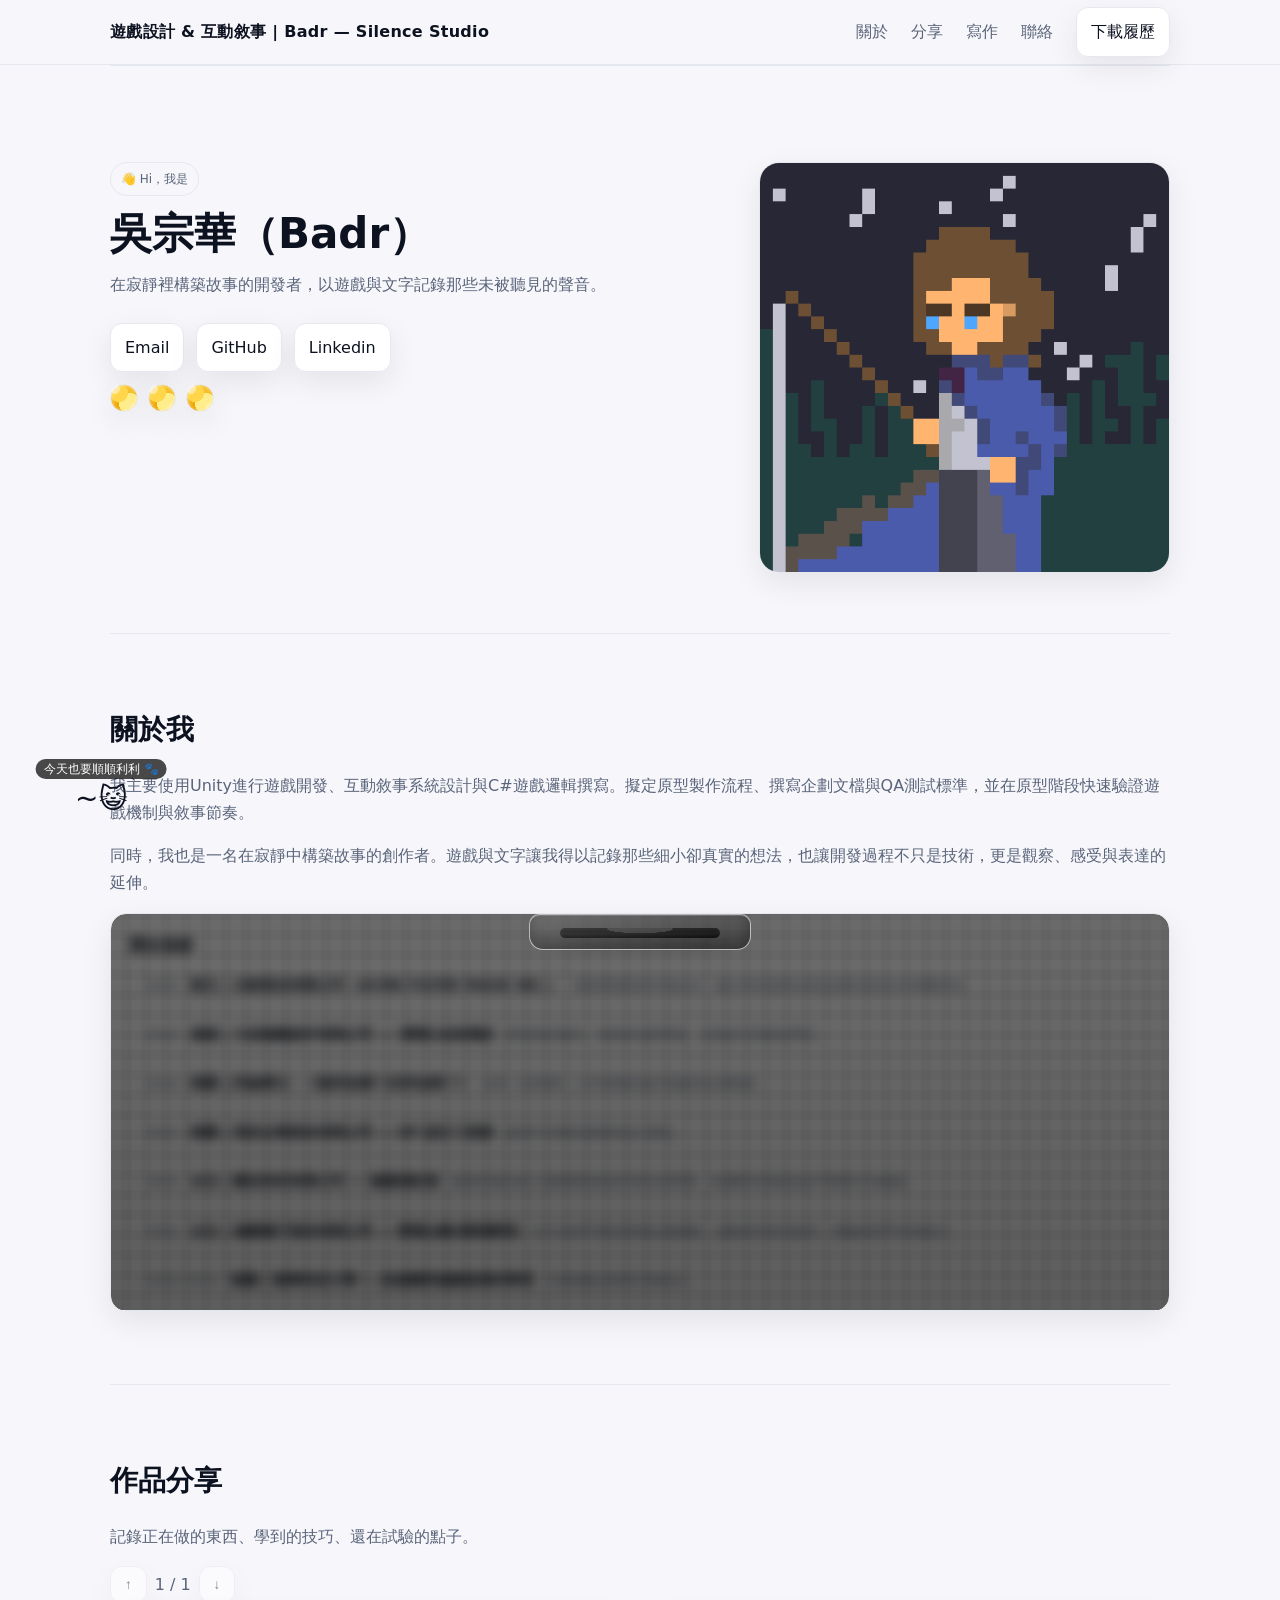
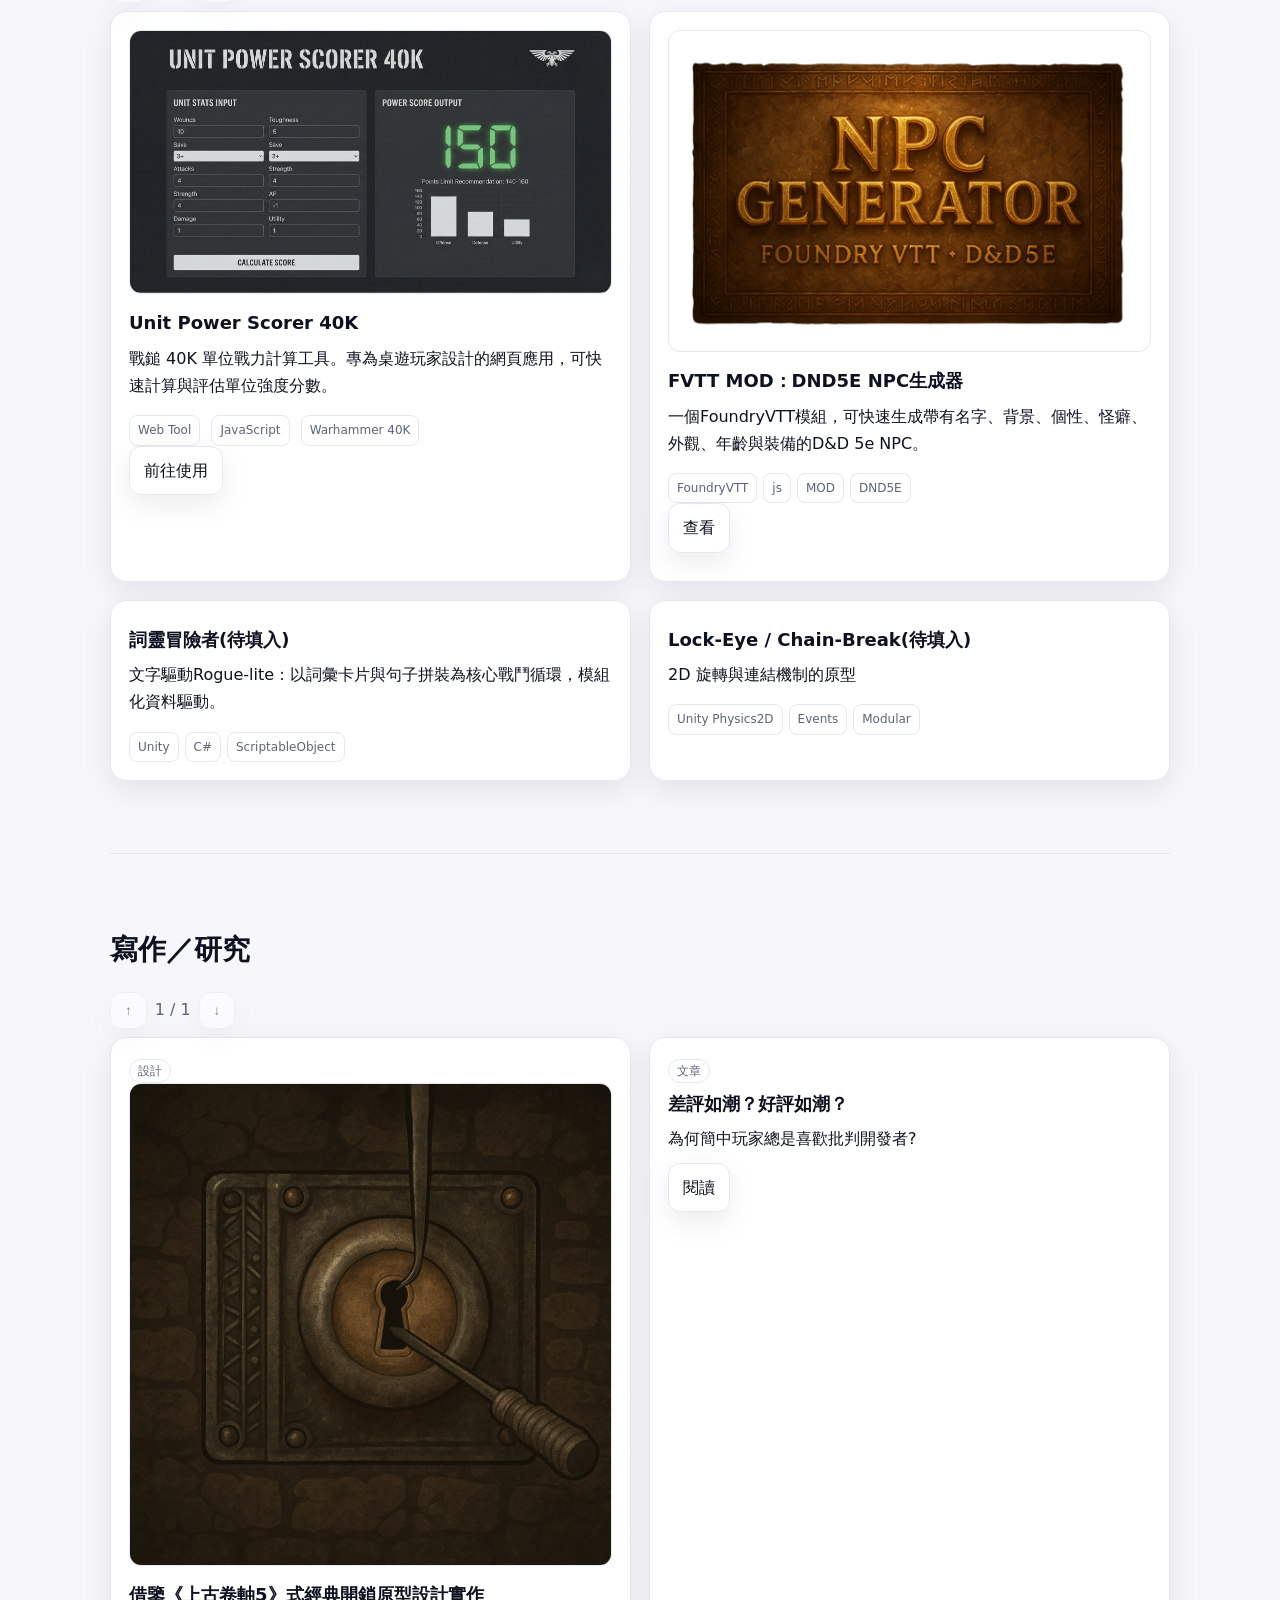
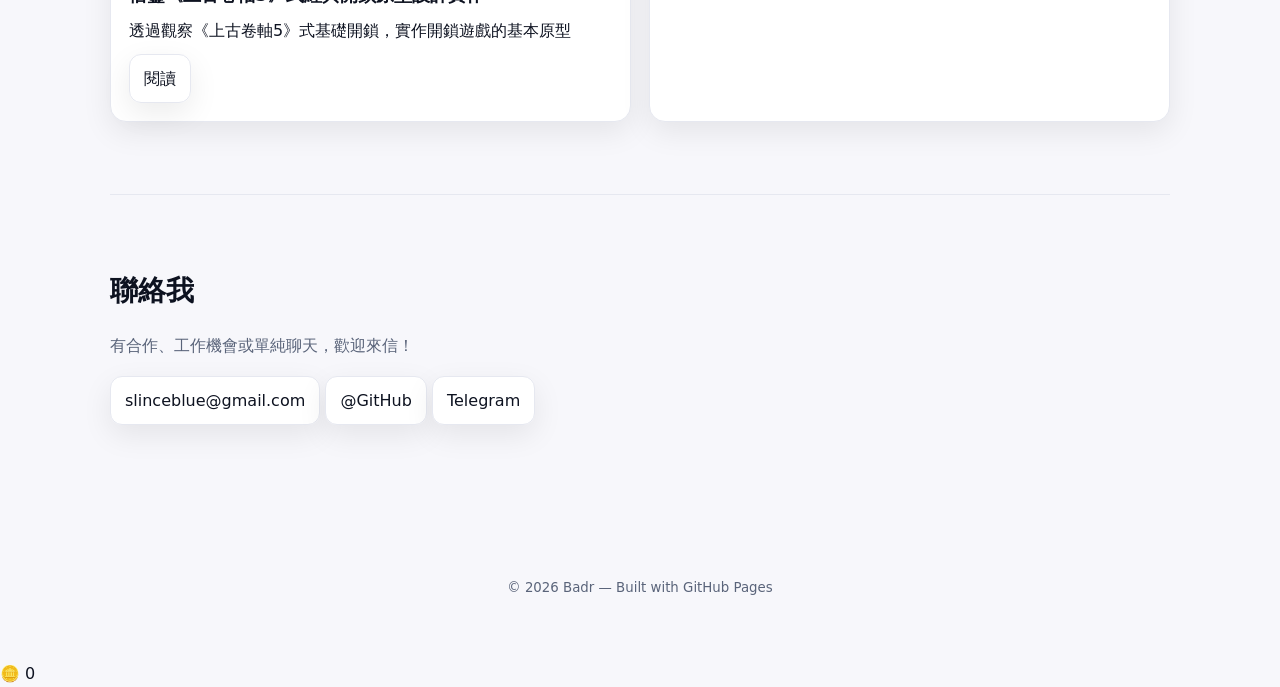
==== index.html @ d83b77e7 "Refactor HTML for better maintainability and structure 1. 新增引入 shop-inventory.css 2. 新增引入 inventory" ====
<!doctype html>
<html lang="zh-Hant-TW">

<head>
  <meta charset="utf-8">
  <meta name="google-site-verification" content="DHsbzU3Tw0KzXY3zo0IkMYkqQnBHdNRGDrvdNmBqykI" />
  <meta name="viewport" content="width=device-width, initial-scale=1">
  <title>遊戲設計 & 互動敘事 | Badr — Silence Studio</title>
  <meta name="description" content="互動敘事、遊戲企劃與 QA。展示個人作品、技術研究、系統設計與開發筆記。">
  <meta name="color-scheme" content="light dark">
  <!-- Open Graph -->
  <meta property="og:type" content="website">
  <meta property="og:title" content="遊戲設計 & 互動敘事 | Badr — Silence Studio">
  <meta property="og:description" content="互動敘事、遊戲企劃與 QA。展示個人作品、技術研究、系統設計與開發筆記。">
  <meta property="og:image" content="/assets/og-image.jpg">
  <meta property="og:url" content="https://KERORO6262.github.io/">
  <!-- Twitter -->
  <meta name="twitter:card" content="summary_large_image">
  <meta name="twitter:title" content="遊戲設計 & 互動敘事 | Badr — Silence Studio">
  <meta name="twitter:description" content="互動敘事、遊戲企劃與 QA。展示個人作品、技術研究、系統設計與開發筆記。">
  <meta name="twitter:image" content="/assets/og-image.jpg">
  <link rel="icon" href="./assets/img/favicon.ico">
  <!-- CSS order matters -->
  <!-- ① 主題變數（色票、陰影、共用 token；深/淺色模式） -->
  <link rel="stylesheet" href="./assets/css/theme.css">
  <!-- ② 基礎層（reset、html/body、字體、容器 .container 等） -->
  <link rel="stylesheet" href="./assets/css/base.css">
  <!-- ③ 版面層（Header、Hero、Section、Grid、通用版面配置） -->
  <link rel="stylesheet" href="./assets/css/layout.css">
  <!-- ④ 元件層（.btn、.card、.badge、.chip、.photo 等可重用 UI） -->
  <link rel="stylesheet" href="./assets/css/components.css">
  <!-- ⑤ 特色模組：硬幣互動（閃爍/浮動/收集狀態） -->
  <link rel="stylesheet" href="./assets/css/features/coin.css">
  <!-- ⑤ 特色模組：釣魚（釣魚的互動繪製） -->
  <link rel="stylesheet" href="./assets/css/features/fishing.css">
  <!-- ⑤ 特色模組：商店與儲物欄（從 fishing.css 拆出，方便維護） -->
  <link rel="stylesheet" href="./assets/css/features/shop-inventory.css">
  <!-- ⑤ 特色模組：馬賽克遮罩、投幣孔視覺、上浮提示、防選取/複製 -->
  <link rel="stylesheet" href="./assets/css/features/mosaic.css">
  <!-- ⑤ 特色模組：時間線（compact 版本：點、日期、標題、描述） -->
  <link rel="stylesheet" href="./assets/css/features/timeline.css">
  <!-- ⑤ 特色模組：網頁寵物貓（寵物貓的繪製） -->
  <link rel="stylesheet" href="./assets/css/features/cat.css">
  <!-- ⑥ 響應式（共用斷點：Hero 改單欄、卡片跨欄等） -->
  <link rel="stylesheet" href="./assets/css/responsive.css">

  <!-- Google tag (gtag.js) -->
  <script async src="https://www.googletagmanager.com/gtag/js?id=G-SJJLC4XGHE"></script>
  <script>
    window.dataLayer = window.dataLayer || [];
    function gtag() { dataLayer.push(arguments); }
    gtag('js', new Date());

    gtag('config', 'G-SJJLC4XGHE');
  </script>
</head>

<body>
  <header>
    <div class="container nav">
      <div class="brand"><a href="#top">遊戲設計 & 互動敘事 | Badr — Silence Studio</a></div>
      <button class="nav-toggle" aria-label="開啟選單" aria-expanded="false">☰</button>
      <nav>
        <a href="#about">關於</a>
        <a href="#sharing">分享</a>
        <a href="#writing">寫作</a>
        <a href="#contact">聯絡</a>
        <a class="btn" href="#" id="resumeBtn">下載履歷</a>
      </nav>
    </div>
  </header>

  <main id="top" class="container">
    <!-- Hero / Intro -->
    <section class="hero">
      <div class="hero-grid">
        <div>
          <span class="tag">👋 Hi，我是</span>
          <h1 class="title">吳宗華（Badr）</h1>
          <p class="subtitle">在寂靜裡構築故事的開發者，以遊戲與文字記錄那些未被聽見的聲音。</p>
          <div class="cta">
            <a class="btn" href="mailto:slinceblue@gmail.com">Email</a>
            <a class="btn" href="https://github.com/KERORO6262" target="_blank" rel="noopener">GitHub</a>
            <a class="btn" href="https://linkedin.com/in/bbmps-badr" target="_blank" rel="noopener">Linkedin</a>
          </div>
          <div class="coin-row" aria-label="可收集硬幣">
            <button class="coin" aria-label="收集硬幣 1" data-coin></button>
            <button class="coin" aria-label="收集硬幣 2" data-coin></button>
            <button class="coin" aria-label="收集硬幣 3" data-coin></button>
          </div>
          <div class="stat-row" aria-live="polite" style="margin-top:8px; display:flex; gap:8px;">
            <span class="chip" id="fishCount" title="漁獲數量">🐟 0</span>
            <span class="chip" id="trashCount" title="釣上的垃圾數">🗑️ 0</span>
          </div>
        </div>

        <div class="photo">
          <!-- 建議 800×600 ~ 1200×900 -->
          <img id="avatar" src="assets/img/avatar.png" alt="Badr's Representative photos" style="cursor:pointer;">
        </div>
      </div>
    </section>

    <!-- About -->
    <section id="about">
      <h2>關於我</h2>
      <p class="muted">
        我主要使用Unity進行遊戲開發、互動敘事系統設計與C#遊戲邏輯撰寫。擬定原型製作流程、撰寫企劃文檔與QA測試標準，並在原型階段快速驗證遊戲機制與敘事節奏。
      </p>
      <p class="muted">
        同時，我也是一名在寂靜中構築故事的創作者。遊戲與文字讓我得以記錄那些細小卻真實的想法，也讓開發過程不只是技術，更是觀察、感受與表達的延伸。
      </p>
      <div class="grid">
        <div class="card" style="grid-column:span 12">
          <!-- 馬賽克遮罩（可互動解鎖） -->
          <div class="mosaic-cover" id="mosaicCover" role="button" aria-label="解鎖覆蓋層"></div>
          <!-- 透明互動防護層：覆蓋整張卡片，阻擋選取/拖曳/複製 -->
          <div class="mosaic-guard" id="mosaicGuard" aria-hidden="true"></div>
          <!-- 你想直接用原始碼查看我也是沒辦法阻止你啦 -->
          <strong>歷史痕跡</strong>
          <div class="timeline compact" role="list" aria-label="工作與學習里程">
            <!-- 每個節點一個 .tl-item；用 time 搭配 datetime 便於機器理解 -->
            <article class="tl-item" role="listitem">
              <div class="tl-dot" aria-hidden="true"></div>
              <time class="tl-date" datetime="2025">2025</time>
              <div class="tl-content">
                <h4 class="tl-title">新北 | 永猷股份有限公司（ACME FILTER MASK INC.）</h4>
                <p class="tl-desc">電商營運與跨市場合作；建立和宣發跨站商品資料流與合作商機安排。</p>
              </div>
            </article>

            <article class="tl-item" role="listitem">
              <div class="tl-dot" aria-hidden="true"></div>
              <time class="tl-date" datetime="2024">2024</time>
              <div class="tl-content">
                <h4 class="tl-title">遠端 | 大頑遊戲創作有限公司 — (專案)品保測試</h4>
                <p class="tl-desc">撰寫測試案例、回報與追蹤問題，支援迭代與穩定釋出。</p>
              </div>
            </article>

            <article class="tl-item" role="listitem">
              <div class="tl-dot" aria-hidden="true"></div>
              <time class="tl-date" datetime="2024">2024</time>
              <div class="tl-content">
                <h4 class="tl-title">桃園 | 評論專文：《差評如潮？好評如潮？》</h4>
                <p class="tl-desc">分析《活俠傳》上市初期的負評現象與社群動態。</p>
              </div>
            </article>

            <article class="tl-item" role="listitem">
              <div class="tl-dot" aria-hidden="true"></div>
              <time class="tl-date" datetime="2023">2023</time>
              <div class="tl-content">
                <h4 class="tl-title">桃園 | 高技企業股份有限公司 — OP 設計工程師</h4>
                <p class="tl-desc">參與PCB製程規劃與設計優化。</p>
              </div>
            </article>

            <article class="tl-item" role="listitem">
              <div class="tl-dot" aria-hidden="true"></div>
              <time class="tl-date" datetime="2022">2022</time>
              <div class="tl-content">
                <h4 class="tl-title">台北 | 瘋玩科技有限公司 — 遊戲測試員</h4>
                <p class="tl-desc">規劃與測試成人遊戲開發進程所發生的問題，並參酌市面競品給予開發方向建議。</p>
              </div>
            </article>

            <article class="tl-item" role="listitem">
              <div class="tl-dot" aria-hidden="true"></div>
              <time class="tl-date" datetime="2022">2022</time>
              <div class="tl-content">
                <h4 class="tl-title">台北 | 遊戲橘子股份有限公司 — 營運企劃(暑期實習)</h4>
                <p class="tl-desc">於天堂部門實習營運企劃職務，規劃與宣發活動頁，歷練跨部門作業能力。</p>
              </div>
            </article>

            <article class="tl-item" role="listitem">
              <div class="tl-dot" aria-hidden="true"></div>
              <time class="tl-date" datetime="2019">2019–2023</time>
              <div class="tl-content">
                <h4 class="tl-title">桃園 | 龍華科技大學 — 多媒體與遊戲發展科學系</h4>
                <p class="tl-desc">主修遊戲企劃與互動設計。</p>
              </div>
            </article>
          </div>
        </div>
      </div>
    </section>

    <!-- Projects -->
    <section id="sharing">
      <h2>作品分享</h2>
      <p class="muted">記錄正在做的東西、學到的技巧、還在試驗的點子。</p>

      <div class="list-pager" aria-label="清單分頁控制">
        <button class="btn" data-pager="prev" aria-label="上一頁" disabled>↑</button>
        <span class="muted" data-pager="status" aria-live="polite">1 / 1</span>
        <button class="btn" data-pager="next" aria-label="下一頁" disabled>↓</button>
      </div>

      <div class="grid">

        <article class="card">
          <img src="./assets/img/sharing/banner.png" alt="戰鎚 40K 單位戰力計算工具"
            style="width:100%; border-radius:12px; border:1px solid var(--border)">
          <h3>Unit Power Scorer 40K</h3>
          <p>戰鎚 40K 單位戰力計算工具。專為桌遊玩家設計的網頁應用，可快速計算與評估單位強度分數。</p>
          <div>
            <span class="chip">Web Tool</span>
            <span class="chip">JavaScript</span>
            <span class="chip">Warhammer 40K</span>
          </div>
          <p>
            <a class="btn" href="https://keroro6262.github.io/unit-power-scorer-40k.github.io/" target="_blank"
              rel="noopener">前往使用</a>
          </p>
        </article>

        <article class="card">
          <img src="./assets/img/sharing/fvttMod_dnd5e.png" alt="FVTT中DND5E的MOD: NPC生成器banner"
            style="width:100%; border-radius:12px; border:1px solid var(--border)">
          <h3>FVTT MOD：DND5E NPC生成器</h3>
          <p>一個FoundryVTT模組，可快速生成帶有名字、背景、個性、怪癖、外觀、年齡與裝備的D&D 5e NPC。</p>
          <div>
            <span class="chip">FoundryVTT</span><span class="chip">js</span><span class="chip">MOD</span><span
              class="chip">DND5E</span>
          </div>
          <p><a class="btn" href="https://github.com/KERORO6262/npc-generator-dnd5e-fvtt/" target="_blank"
              rel="noopener">查看</a></p>
        </article>

        <article class="card">
          <h3>詞靈冒險者(待填入)</h3>
          <p>文字驅動Rogue-lite：以詞彙卡片與句子拼裝為核心戰鬥循環，模組化資料驅動。</p>
          <div>
            <span class="chip">Unity</span><span class="chip">C#</span><span class="chip">ScriptableObject</span>
          </div>
        </article>

        <article class="card">
          <h3>Lock-Eye / Chain-Break(待填入)</h3>
          <p>2D 旋轉與連結機制的原型</p>
          <div>
            <span class="chip">Unity Physics2D</span><span class="chip">Events</span><span class="chip">Modular</span>
          </div>
        </article>

      </div>
    </section>

    <!-- Writing -->
    <section id="writing">
      <h2>寫作／研究</h2>
      <div class="list-pager" aria-label="清單分頁控制">
        <button class="btn" data-pager="prev" aria-label="上一頁" disabled>↑</button>
        <span class="muted" data-pager="status" aria-live="polite">1 / 1</span>
        <button class="btn" data-pager="next" aria-label="下一頁" disabled>↓</button>
      </div>
      <div class="grid">
        <div class="card">
          <span class="badge">設計</span>
          <img src="./assets/img/writing/ES5_lock.png" alt="上古卷軸5開鎖分析圖"
            style="width:100%; border-radius:12px; border:1px solid var(--border)">
          <h3>借鑒《上古卷軸5》式經典開鎖原型設計實作</h3>
          <p>透過觀察《上古卷軸5》式基礎開鎖，實作開鎖遊戲的基本原型</p>
          <a class="btn" href="https://cedar-shield-b8c.notion.site/5-8955a4ea1e3c4a18852dcf68c373185d" target="_blank"
            rel="noopener">閱讀</a>
        </div>
        <div class="card">
          <span class="badge">文章</span>
          <h3>差評如潮？好評如潮？</h3>
          <p>為何簡中玩家總是喜歡批判開發者?</p>
          <a class="btn" href="https://cedar-shield-b8c.notion.site/e3e25c94493c420dbcb405ee73586998?pvs=74"
            target="_blank" rel="noopener">閱讀</a>
        </div>
      </div>
    </section>

    <!-- Contact -->
    <section id="contact">
      <h2>聯絡我</h2>
      <p class="muted">有合作、工作機會或單純聊天，歡迎來信！</p>
      <p>
        <a class="btn" href="mailto:slinceblue@gmail.com">slinceblue@gmail.com</a>
        <a class="btn" href="https://github.com/KERORO6262" target="_blank" rel="noopener">@GitHub</a>
        <a class="btn" href="https://t.me/KERORO6262" target="_blank" rel="noopener">Telegram</a>
      </p>
    </section>
  </main>

  <footer>
    <div class="container">
      <small>© <span id="y"></span> Badr — Built with GitHub Pages</small>
    </div>
  </footer>

  <!-- JSON-LD 結構化資料 -->
  <script type="application/ld+json">
{
  "@context": "https://schema.org",
  "@graph": [
    {
      "@type": "WebSite",
      "@id": "https://KERORO6262.github.io/#website",
      "url": "https://KERORO6262.github.io/",
      "name": "遊戲設計 & 互動敘事 | Badr — Silence Studio",
      "inLanguage": "zh-Hant-TW",
      "description": "吳宗華（Badr）的個人主頁：互動敘事、遊戲企劃與 QA。展示個人作品、技術研究、系統設計與開發筆記。",
      "publisher": { "@id": "https://KERORO6262.github.io/#silence_studio" },
      "about": { "@id": "https://KERORO6262.github.io/#me" },
      "potentialAction": {
        "@type": "SearchAction",
        "target": "https://www.google.com/search?q=site:KERORO6262.github.io%20{search_term_string}",
        "query-input": "required name=search_term_string"
      }
    },
    {
      "@type": "Organization",
      "@id": "https://KERORO6262.github.io/#silence_studio",
      "name": "Silence Studio",
      "url": "https://KERORO6262.github.io/",
      "founder": { "@id": "https://KERORO6262.github.io/#me" }
    },
    {
      "@type": ["WebPage", "ProfilePage"],
      "@id": "https://KERORO6262.github.io/#webpage",
      "url": "https://KERORO6262.github.io/",
      "name": "遊戲原型設計 & 互動敘事 | Badr — Silence Studio",
      "isPartOf": { "@id": "https://KERORO6262.github.io/#website" },
      "inLanguage": "zh-Hant-TW",
      "description": "吳宗華（Badr）的個人主頁：互動敘事、遊戲企劃與 QA。展示個人作品、技術研究、系統設計與開發筆記。",
      "primaryImageOfPage": {
        "@type": "ImageObject",
        "url": "https://KERORO6262.github.io/assets/img/avatar.png"
      },
      "breadcrumb": { "@id": "https://KERORO6262.github.io/#breadcrumb" },
      "mainEntity": { "@id": "https://KERORO6262.github.io/#me" }
    },
    {
      "@type": "BreadcrumbList",
      "@id": "https://KERORO6262.github.io/#breadcrumb",
      "itemListElement": [
        {
          "@type": "ListItem",
          "position": 1,
          "name": "首頁",
          "item": "https://KERORO6262.github.io/"
        }
      ]
    },
    {
      "@type": "Person",
      "@id": "https://KERORO6262.github.io/#me",
      "name": "吳宗華 (Badr)",
      "alternateName": "Badr",
      "url": "https://KERORO6262.github.io/",
      "image": "https://KERORO6262.github.io/assets/img/avatar.png",
      "jobTitle": ["電商營運", "獨立遊戲開發者"],
      "worksFor": { "@id": "https://KERORO6262.github.io/#org_acme" },
      "affiliation": { "@id": "https://KERORO6262.github.io/#silence_studio" },
      "sameAs": [
        "https://github.com/KERORO6262",
        "https://www.linkedin.com/in/bbmps-badr",
        "https://t.me/KERORO6262"
      ],
      "knowsAbout": [
        "Unity", "C#", "2D 遊戲原型", "互動敘事", "ScriptableObject", "物理模擬", "不織布與濾材"
      ],
      "contactPoint": [{
        "@type": "ContactPoint",
        "contactType": "聯絡",
        "email": "mailto:slinceblue@gmail.com",
        "availableLanguage": ["zh-Hant", "en"]
      }],
      "mainEntityOfPage": { "@id": "https://KERORO6262.github.io/#webpage" }
    },
    {
      "@type": "Organization",
      "@id": "https://KERORO6262.github.io/#org_acme",
      "name": "Acme Filter Mask Inc.",
      "employee": { "@id": "https://KERORO6262.github.io/#me" }
    },
    {
      "@type": "ItemList",
      "@id": "https://KERORO6262.github.io/#writing",
      "name": "寫作／研究",
      "itemListOrder": "http://schema.org/ItemListOrderDescending",
      "numberOfItems": 3,
      "itemListElement": [
        {
          "@type": "ListItem",
          "position": 1,
          "item": {
            "@type": "Article",
            "@id": "https://cedar-shield-b8c.notion.site/5-8955a4ea1e3c4a18852dcf68c373185d",
            "url": "https://cedar-shield-b8c.notion.site/5-8955a4ea1e3c4a18852dcf68c373185d",
            "headline": "借鑒《上古卷軸5》式經典開鎖原型設計實作",
            "description": "觀察《上古卷軸5》開鎖機制並實作基本原型的設計筆記。",
            "inLanguage": "zh-Hant",
            "author": { "@id": "https://KERORO6262.github.io/#me" },
            "isPartOf": { "@id": "https://KERORO6262.github.io/#website" }
          }
        },
        {
          "@type": "ListItem",
          "position": 2,
          "item": {
            "@type": "Article",
            "@id": "https://cedar-shield-b8c.notion.site/e3e25c94493c420dbcb405ee73586998?pvs=74",
            "url": "https://cedar-shield-b8c.notion.site/e3e25c94493c420dbcb405ee73586998?pvs=74",
            "headline": "差評如潮？好評如潮？",
            "description": "解析《活俠傳》上市初期的玩家評論與社群現象。",
            "inLanguage": "zh-Hant",
            "author": { "@id": "https://KERORO6262.github.io/#me" },
            "isPartOf": { "@id": "https://KERORO6262.github.io/#website" }
          }
        },
        {
          "@type": "ListItem",
          "position": 3,
          "item": {
            "@type": "SoftwareSourceCode",
            "@id": "https://github.com/KERORO6262/npc-generator-dnd5e-fvtt/",
            "url": "https://github.com/KERORO6262/npc-generator-dnd5e-fvtt/",
            "name": "FVTT MOD：DND5E NPC生成器",
            "description": "一個FoundryVTT模組，可快速生成帶有名字、背景、個性、怪癖、外觀、年齡與裝備的D&D 5e NPC。",
            "inLanguage": "zh-Hant",
            "author": { "@id": "https://KERORO6262.github.io/#me" },
            "codeRepository": "https://github.com/KERORO6262/npc-generator-dnd5e-fvtt/",
            "programmingLanguage": "JavaScript",
            "isPartOf": { "@id": "https://KERORO6262.github.io/#website" }
          }
        },
        {
          "@type": "ListItem",
          "position": 4,
          "item": {
            "@type": "WebApplication",
            "@id": "https://keroro6262.github.io/unit-power-scorer-40k.github.io/",
            "url": "https://keroro6262.github.io/unit-power-scorer-40k.github.io/",
            "name": "Unit Power Scorer 40K",
            "description": "戰鎚 40K 單位戰力計算工具，用於評估戰棋單位強度。",
            "inLanguage": "zh-Hant",
            "author": { "@id": "https://KERORO6262.github.io/#me" },
            "applicationCategory": "GameUtility",
            "operatingSystem": "Web",
            "isPartOf": { "@id": "https://KERORO6262.github.io/#website" }
          }
        }
      ]
    }
  ]
}
</script>


  <!-- Coin Counter 浮動計數 -->
  <div id="coinFloat" class="coin-float" aria-live="polite" title="目前金幣"></div>
  <!-- Web Pet: CSS Cat -->
  <div id="catPet" class="css-cat is-idle" role="img" aria-label="網頁寵物：一隻在頁面活動的貓" data-say=""></div>

  <script defer src="./assets/js/webcat.js"></script>
  <script defer src="./assets/js/inventory.js"></script>
  <script defer src="./assets/js/shop.js"></script>
  <script defer src="./assets/js/main.js"></script>

</body>

</html>
---- assets/css/theme.css ----
:root {
  --bg: #0b1020;           /* 背景(深) */
  --bg-soft: #11172e;
  --text: #e6e9f2;         /* 文字(亮) */
  --muted: #a9b1c7;
  --brand: #7aa2ff;        /* 主色 */
  --brand-2: #a07cff;      /* 輔色 */
  --card: #0f152b;         /* 卡片底色 */
  --border: #223054;
  --shadow: 0 10px 30px rgba(0, 0, 0, .35);
}

/* 系統偏好：淺色系 */
@media (prefers-color-scheme: light) {
  :root {
    --bg: #f7f7fb;
    --bg-soft: #ffffff;
    --text: #0d1220;
    --muted: #5a647a;
    --card: #ffffff;
    --border: #e6e8f0;
    --shadow: 0 10px 30px rgba(0, 0, 0, .08);
  }
}
---- assets/css/base.css ----
* { box-sizing: border-box; }

html { scroll-behavior: smooth; }

body {
  margin: 0;
  font: 16px/1.7 system-ui, -apple-system, Segoe UI, Roboto, "Noto Sans TC", Arial, sans-serif;
  background: var(--bg);
  color: var(--text);
}

.container {
  max-width: 1100px;
  margin: auto;
  padding: 0 20px;
}
---- assets/css/layout.css ----
/* Header */
header {
  position: sticky;
  top: 0;
  z-index: 50;
  background: color-mix(in srgb, var(--bg) 85%, transparent);
  backdrop-filter: saturate(1.2) blur(10px);
  border-bottom: 1px solid var(--border);
}

.nav {
  display: flex;
  align-items: center;
  justify-content: space-between;
  height: 64px;
}

.brand {
  font-weight: 800;
  letter-spacing: 0.3px;
}

.brand a {
  color: var(--text);
  text-decoration: none;
}

nav a {
  color: var(--muted);
  text-decoration: none;
  margin-left: 18px;
}

nav a:hover {
  color: var(--text);
}

/* Hero */
.hero {
  padding: 96px 0 60px;
  position: relative;
}

.hero-grid {
  display: grid;
  gap: 32px;
  grid-template-columns: 1.2fr 0.8fr;
}

.tag {
  display: inline-block;
  padding: 6px 10px;
  border: 1px solid var(--border);
  border-radius: 999px;
  color: var(--muted);
  font-size: 12px;
}

.title {
  font-size: 42px;
  line-height: 1.12;
  margin: 14px 0;
}

.subtitle {
  color: var(--muted);
  margin: 14px 0 24px;
}

.cta {
  display: flex;
  gap: 12px;
  flex-wrap: wrap;
}

.cta+.cta {
  margin-top: 8px;
}

.photo {
  border-radius: 20px;
  overflow: hidden;
  border: 1px solid var(--border);
  box-shadow: var(--shadow);
}

.photo img {
  display: block;
  width: 100%;
  height: auto;
}

/* Sections */
section {
  padding: 72px 0;
  border-top: 1px solid var(--border);
}

h2 {
  font-size: 28px;
  margin: 0 0 18px;
}

.muted {
  color: var(--muted);
}

/* Grid */
.grid {
  display: grid;
  grid-template-columns: repeat(12, 1fr);
  gap: 18px;
}

/* 漢堡鍵預設隱藏（桌機） */
.nav-toggle {
  display: none;
}

/* 手機版導覽 */
@media (max-width: 768px) {
  .nav {
    height: 56px;
  }

  /* 顯示漢堡鍵 */
  .nav-toggle {
    display: inline-flex;
    align-items: center;
    justify-content: center;
    width: 40px;
    height: 40px;
    margin-left: 8px;
    border: 1px solid var(--border);
    border-radius: 10px;
    background: var(--card);
    color: var(--text);
  }

  /* 品牌太長時截斷，避免擠掉選單 */
  .brand {
    max-width: 55vw;
    overflow: hidden;
    white-space: nowrap;
    text-overflow: ellipsis;
  }

  /* 把 nav 變成下拉面板 */
  header .nav nav {
    position: fixed;
    left: 0;
    right: 0;
    top: 56px;
    display: none;
    flex-direction: column;
    gap: 6px;
    background: color-mix(in srgb, var(--bg) 96%, transparent);
    backdrop-filter: blur(8px);
    border-bottom: 1px solid var(--border);
    padding: 10px 20px 14px;
  }

  header .nav nav.is-open {
    display: flex;
  }

  /* 手機版的連結排版 */
  header .nav nav a {
    margin: 0;
    padding: 10px 0;
    font-size: 16px;
  }
}
---- assets/css/components.css ----
/* Button */
.btn {
  display: inline-flex;
  align-items: center;
  gap: 8px;
  padding: 10px 14px;
  border-radius: 12px;
  color: var(--text);
  text-decoration: none;
  border: 1px solid var(--border);
  background: linear-gradient(180deg, var(--bg-soft), var(--card));
  box-shadow: var(--shadow);
}

.btn:hover {
  transform: translateY(-1px);
}

.cta .btn {
  gap: .5em;
}

/* Card */
.card {
  grid-column: span 6;
  background: var(--card);
  border: 1px solid var(--border);
  border-radius: 16px;
  padding: 18px;
  box-shadow: var(--shadow);
}

.card h3 {
  margin: 6px 0 6px;
  font-size: 18px;
}

.card p {
  margin: 0 0 10px;
}

/* Badge & Chip */
.badge {
  font-size: 12px;
  padding: 4px 8px;
  border-radius: 999px;
  border: 1px solid var(--border);
  color: var(--muted);
}

.chip {
  display: inline-block;
  padding: 4px 8px;
  border-radius: 8px;
  border: 1px solid var(--border);
  margin-right: 6px;
  margin-top: 6px;
  font-size: 12px;
  color: var(--muted);
}

/* Footer */
footer {
  padding: 60px 0;
  text-align: center;
  color: var(--muted);
}

/* === 通用：清單分頁控制 (list-pager) =================== */
.list-pager {
  display: flex;
  align-items: center;
  gap: 8px;
  margin-bottom: 8px;
}

.list-pager .btn[disabled] {
  opacity: .5;
  cursor: not-allowed;
}

/* 對被 JS 管控分頁的區塊加上視覺限制（避免整串滑動） */
.section-paginated .grid {
  position: relative;
}

.section-paginated[data-scroll-lock="true"] .grid {
  overflow: hidden;
}

/* 可選的提示（預設顯示；手機關閉） */
.section-paginated .grid::after {
  content: "使用滑鼠滾輪或 ↑/↓ 切換";
  position: absolute;
  right: 8px;
  bottom: -20px;
  font-size: 12px;
  color: var(--muted, #888);
}

@media (max-width: 640px) {
  .section-paginated .grid::after {
    display: none;
  }
}
---- assets/css/features/coin.css ----
.coin-row {
  display: flex; gap: 10px; margin-top: 12px; align-items: center;
}

.coin {
  width: 28px; height: 28px; position: relative; display: inline-block;
  border-radius: 50%; border: 1px solid var(--border);
  background:
    radial-gradient(circle at 30% 30%, #ffd54a 0% 35%, transparent 36%),
    radial-gradient(circle at 70% 70%, #ffec8a 0% 40%, transparent 41%),
    conic-gradient(from 0deg, #f8c531, #f0a400 60%, #ffe082 95%, #f8c531);
  box-shadow: inset 0 0 0 2px rgba(255, 255, 255, .15), var(--shadow);
  cursor: pointer; transform-style: preserve-3d; will-change: transform, filter;
  transition: transform .18s ease, opacity .2s ease, filter .2s ease;
  animation: coinFloat 2.6s ease-in-out infinite, coinShine 1.8s linear infinite;
}
.coin::after {
  content: "";
  position: absolute; inset: -2px; border-radius: 50%;
  background:
    radial-gradient(circle at 20% 20%, rgba(255,255,255,.45) 0 14%, transparent 15% 100%),
    radial-gradient(circle at 80% 80%, rgba(255,255,255,.18) 0 12%, transparent 13% 100%);
  mix-blend-mode: screen; pointer-events: none;
}
.coin:hover { transform: translateY(-2px) rotateY(18deg) rotateX(4deg); }
.coin:active { transform: translateY(0) rotateY(0) rotateX(0) scale(.98); }
.coin.collected { opacity: 0; pointer-events: none; transform: scale(.6); filter: saturate(.2); }

/* Animations */
@keyframes coinFloat { 0%,100%{transform:translateY(0);} 50%{transform:translateY(-3px);} }
@keyframes coinShine {
  0% { filter: drop-shadow(0 0 0 rgba(255,223,88,0)); }
  40% { filter: drop-shadow(0 0 8px rgba(255,223,88,.35)); }
  100% { filter: drop-shadow(0 0 0 rgba(255,223,88,0)); }
}

/* === Flying Coin (特效硬幣) ================================= */
.coin-fx {
  position: fixed; /* 使用 viewport 座標，搭配 getBoundingClientRect */
  width: 18px; height: 18px; border-radius: 50%;
  background:
    radial-gradient(circle at 30% 30%, #ffd54a 0% 35%, transparent 36%),
    radial-gradient(circle at 70% 70%, #ffec8a 0% 40%, transparent 41%),
    conic-gradient(from 0deg, #f8c531, #f0a400 60%, #ffe082 95%, #f8c531);
  box-shadow: inset 0 0 0 2px rgba(255,255,255,.18), 0 4px 10px rgba(0,0,0,.25);
  pointer-events: none;
  transform: translate(-50%, -50%);
  transition: left .55s cubic-bezier(.22,.8,.2,1), top .55s cubic-bezier(.22,.8,.2,1), transform .55s ease, opacity .55s ease;
  will-change: left, top, transform, opacity;
  z-index: 10000;
  animation: coinFlip .55s linear;
}
@keyframes coinFlip {
  0% { transform: translate(-50%, -50%) rotateY(0deg) scale(1); }
  50% { transform: translate(-50%, -50%) rotateY(540deg) scale(1.1); }
  100% { transform: translate(-50%, -50%) rotateY(720deg) scale(1); }
}

/* 投到位時讓投幣孔閃一下 */
.mosaic-cover.slot-hit::after {
  filter: drop-shadow(0 0 12px rgba(255,213,74,.55)) brightness(1.1);
  transition: filter .25s ease;
}

/* 減少動態偏好 */
@media (prefers-reduced-motion: reduce) {
  .coin-fx { animation: none; transition-duration: .001s; }
}


/* 無障礙：使用者偏好減少動態 */
@media (prefers-reduced-motion: reduce) { .coin { animation: none; } }
---- assets/css/features/fishing.css ----
/* 釣魚條容器：會被動態插在 .photo 內、貼在 avatar 下方 */
.fishing-wrap{
  position: relative;
  margin-top: 8px;
}

.fishing-bar{
  position: relative;
  height: 12px;
  border: 1px solid var(--border);
  border-radius: 999px;
  background: color-mix(in srgb, var(--surface) 80%, transparent);
  overflow: hidden;
}

.fishing-zone{
  position: absolute;
  top: 0;
  bottom: 0;
  background: color-mix(in srgb, var(--primary) 35%, transparent);
  outline: 1px dashed color-mix(in srgb, var(--primary) 60%, black 0%);
  outline-offset: -2px;
}

.fishing-pointer{
  position: absolute;
  top: -2px;
  bottom: -2px;
  width: 2px;
  background: var(--primary);
  box-shadow: 0 0 6px var(--primary);
}

.fishing-hint{
  font-size: 12px;
  color: var(--muted);
  margin-top: 4px;
  user-select: none;
}

/* 釣魚結果浮字 */
.fish-pop{
  padding: 6px 10px;
  border-radius: 999px;
  font-weight: 700;
  font-size: 14px;
  color: white;
  background: linear-gradient(180deg,
    color-mix(in srgb, var(--primary) 65%, black),
    color-mix(in srgb, var(--primary) 50%, black)
  );
  box-shadow: 0 6px 18px rgba(0, 0, 0, .28);
}
---- assets/css/features/shop-inventory.css ----
/* Shop + Inventory UI (獨立檔，方便維護)
*/

:root{
  --ui-z-base: 20000;
  --ui-z-menu: 20010;
  --ui-z-modal: 20020;
  --ui-shadow: 0 10px 26px rgba(0,0,0,.24);

  /* ===== UI Panel Color System (Default: follow dark-ish neutral) ===== */
  --ui-panel-bg: rgba(18, 18, 20, 0.92);
  --ui-panel-text: rgba(255, 255, 255, 0.92);
  --ui-panel-muted: rgba(255, 255, 255, 0.66);
  --ui-panel-border: rgba(255, 255, 255, 0.16);

  --ui-item-bg: rgba(255, 255, 255, 0.06);
  --ui-item-border: rgba(255, 255, 255, 0.12);

  --ui-btn-bg: rgba(255, 255, 255, 0.10);
  --ui-btn-hover: rgba(255, 255, 255, 0.14);

  --ui-accent: var(--primary, #4aa3ff);
  --ui-accent-weak: rgba(74, 163, 255, 0.22);

  --ui-overlay-bg: rgba(0,0,0,.45);
}

/* Light scheme: 更乾淨、玻璃感少一點，字更深 */
@media (prefers-color-scheme: light){
  :root{
    --ui-panel-bg: rgba(255, 255, 255, 0.94);
    --ui-panel-text: rgba(18, 18, 20, 0.92);
    --ui-panel-muted: rgba(18, 18, 20, 0.62);
    --ui-panel-border: rgba(18, 18, 20, 0.14);

    --ui-item-bg: rgba(18, 18, 20, 0.04);
    --ui-item-border: rgba(18, 18, 20, 0.10);

    --ui-btn-bg: rgba(18, 18, 20, 0.06);
    --ui-btn-hover: rgba(18, 18, 20, 0.10);

    --ui-overlay-bg: rgba(0,0,0,.34);
  }
}

/* ===== 商店：下拉選單（實際用 fixed 置於 body） ===== */
.shop-menu{
  position: fixed;
  z-index: var(--ui-z-menu);
  min-width: 240px;
  max-width: min(320px, calc(100vw - 16px));
  padding: 10px;

  /* 顏色 */
  border: 1px solid var(--ui-panel-border);
  border-radius: 12px;
  background: var(--ui-panel-bg);
  color: var(--ui-panel-text);

  box-shadow: var(--ui-shadow);
  backdrop-filter: blur(10px);
  animation: shopFadeIn .18s ease-out;
}

@keyframes shopFadeIn{
  from{ opacity: 0; transform: translateY(-4px); }
  to{ opacity: 1; transform: translateY(0); }
}

.shop-menu__header{
  display:flex;
  align-items:center;
  justify-content:space-between;
  gap:10px;
  margin-bottom: 8px;
}

.shop-menu__title{
  display:flex;
  align-items:center;
  gap:8px;
  font-weight: 800;
}

.shop-menu__close{
  appearance:none;
  border: 1px solid var(--ui-item-border);
  background: var(--ui-btn-bg);
  color: var(--ui-panel-text);

  border-radius: 999px;
  width: 26px;
  height: 26px;
  line-height: 24px;
  text-align:center;
  cursor:pointer;
  font-weight: 900;
}

.shop-menu__close:hover{ background: var(--ui-btn-hover); }
.shop-menu__close:active{ transform: translateY(1px); }

.shop-menu__meta{
  font-size: 12px;
  color: var(--ui-panel-muted);
  margin-bottom: 8px;
}

.shop-menu__list{
  display:flex;
  flex-direction:column;
  gap: 8px;
  max-height: min(46vh, 360px);
  overflow:auto;
  padding-right: 2px; /* 讓 scrollbar 不擠壓文字 */
}

.shop-item{
  display:flex;
  align-items:center;
  justify-content:space-between;
  gap: 10px;
  padding: 8px;

  border: 1px solid var(--ui-item-border);
  border-radius: 10px;
  background: var(--ui-item-bg);
}

.shop-item__name{
  font-weight: 750;
  line-height: 1.2;
  color: var(--ui-panel-text);
}

.shop-item__sub{
  font-size: 12px;
  color: var(--ui-panel-muted);
  margin-top: 2px;
}

.shop-item__buy{
  appearance:none;
  border: 1px solid var(--ui-item-border);
  border-radius: 10px;
  padding: 6px 10px;
  cursor: pointer;

  background: linear-gradient(
    180deg,
    color-mix(in srgb, var(--ui-btn-bg) 65%, var(--ui-accent-weak)),
    var(--ui-btn-bg)
  );
  color: var(--ui-panel-text);
  font-weight: 750;
  white-space: nowrap;
}

.shop-item__buy:hover{
  background: linear-gradient(
    180deg,
    color-mix(in srgb, var(--ui-btn-hover) 65%, var(--ui-accent-weak)),
    var(--ui-btn-hover)
  );
}

.shop-item__buy:active{ transform: translateY(1px); }
.shop-item__buy[disabled]{ opacity: .5; cursor:not-allowed; }

.shop-tag{
  display:inline-block;
  font-size: 11px;
  padding: 2px 6px;
  border-radius: 999px;

  border: 1px solid var(--ui-item-border);
  background: color-mix(in srgb, var(--ui-accent-weak) 55%, transparent);
  color: var(--ui-panel-muted);

  margin-left: 6px;
}

/* ===== 儲物欄：遮罩 + 面板 ===== */
.inv-overlay{
  position: fixed;
  inset: 0;
  z-index: var(--ui-z-modal);

  background: var(--ui-overlay-bg);
  backdrop-filter: blur(2px);

  display:flex;
  align-items:center;
  justify-content:center;
  padding: 12px;
}

.inv-panel{
  width: min(520px, 100%);
  border-radius: 16px;

  border: 1px solid var(--ui-panel-border);
  background: var(--ui-panel-bg);
  color: var(--ui-panel-text);

  box-shadow: var(--ui-shadow);
  overflow:hidden;
}

.inv-header{
  display:flex;
  align-items:center;
  justify-content:space-between;
  gap: 10px;
  padding: 12px 14px;

  border-bottom: 1px solid var(--ui-item-border);
}

.inv-title{
  display:flex;
  align-items:center;
  gap: 8px;
  font-weight: 900;
}

.inv-body{
  padding: 12px 14px 14px 14px;
}

.inv-empty{
  color: var(--ui-panel-muted);
  font-size: 13px;
  line-height: 1.6;
}

.inv-list{
  display:flex;
  flex-direction:column;
  gap: 8px;
}

.inv-row{
  display:flex;
  align-items:flex-start;
  justify-content:space-between;
  gap: 12px;

  padding: 10px;
  border-radius: 12px;

  border: 1px solid var(--ui-item-border);
  background: var(--ui-item-bg);
}

.inv-row__name{
  font-weight: 800;
  color: var(--ui-panel-text);
}

.inv-row__meta{
  margin-top: 2px;
  font-size: 12px;
  color: var(--ui-panel-muted);
}

.inv-row__count{
  font-weight: 900;
  white-space: nowrap;
}

/* 若你原本就有 .deny 動畫，這段會被覆蓋；沒有的話就當保底 */
.chip.deny{
  animation: chipDeny .26s ease-in-out;
}

@keyframes chipDeny{
  0%{ transform: translateX(0); }
  25%{ transform: translateX(-3px); }
  50%{ transform: translateX(3px); }
  75%{ transform: translateX(-2px); }
  100%{ transform: translateX(0); }
}
---- assets/css/features/mosaic.css ----
/* 父層卡片需定位上下文 */
#about .card { position: relative; overflow: hidden; }

/* 遮罩本體：覆蓋比例用 --mosaic-cover */
.mosaic-cover {
  position: absolute; inset: 0; height: var(--mosaic-cover, 100%);
  cursor: pointer; pointer-events: auto; z-index: 5;
  background:
    repeating-linear-gradient(0deg, rgba(0,0,0,.25) 0 10px, rgba(0,0,0,.28) 10px 20px),
    repeating-linear-gradient(90deg, rgba(0,0,0,.25) 0 10px, rgba(0,0,0,.28) 10px 20px),
    linear-gradient(180deg, rgba(0,0,0,.25), rgba(0,0,0,.35));
  backdrop-filter: blur(6px) saturate(.9);
  -webkit-backdrop-filter: blur(6px) saturate(.9);
  border-bottom: 1px solid var(--border);
  display: flex; align-items: center; justify-content: center;
  transition: height .28s ease, transform .12s ease;
}

/* 完成解鎖：收起遮罩與投幣孔視覺 */
.mosaic-cover.done { height: 0%; pointer-events: none; border-bottom: 0; }
.mosaic-cover.done::before,
.mosaic-cover.done::after {
  opacity: 0; transform: translateX(-50%) translateY(-6px); filter: none;
  transition: opacity .18s ease, transform .18s ease; pointer-events: none;
}

/* 無金幣抖動提示 */
@keyframes denyShake {
  15%{transform:translateX(-4px);} 30%{transform:translateX(4px);}
  45%{transform:translateX(-3px);} 60%{transform:translateX(3px);}
  75%{transform:translateX(-2px);} 90%{transform:translateX(2px);}
  100%{transform:translateX(0);}
}
.mosaic-cover.deny { animation: denyShake .35s ease; }

/* 投幣孔（黑槽） */
.mosaic-cover::before {
  content: ""; position: absolute; top: 14px; left: 50%; transform: translateX(-50%);
  width: clamp(64px, 22vw, 160px); height: 10px; border-radius: 999px;
  background:
    radial-gradient(100% 200% at 50% 10%, rgba(255,255,255,.25) 0 20%, transparent 21%),
    linear-gradient(180deg, #000 0%, #1a1a1a 60%, #000 100%);
  box-shadow:
    inset 0 2px 3px rgba(255,255,255,.12),
    inset 0 -2px 4px rgba(0,0,0,.6),
    0 8px 18px rgba(0,0,0,.25);
  opacity: .9; pointer-events: none;
}

/* 投幣孔上方金屬面板 */
.mosaic-cover::after {
  content: ""; position: absolute; top: 0; left: 50%; transform: translateX(-50%);
  width: clamp(96px, 28vw, 220px); height: 34px; border-radius: 10px 10px 14px 14px;
  background:
    linear-gradient(145deg, rgba(255,255,255,.18), rgba(255,255,255,.02)),
    linear-gradient(180deg, rgba(0,0,0,.25), rgba(0,0,0,.35));
  border: 1px solid color-mix(in srgb, var(--border) 60%, rgba(255,255,255,.2));
  box-shadow: inset 0 1px 0 rgba(255,255,255,.15), inset 0 -8px 16px rgba(0,0,0,.25);
  pointer-events: none; transition: filter .25s ease, transform .25s ease;
}
/* 有金幣時發光（由 JS 切換 body/.coins-gt0） */
.coins-gt0 .mosaic-cover::after { filter: drop-shadow(0 0 10px rgba(255, 213, 74, .45)); }
.mosaic-cover:hover::after { transform: translateX(-50%) translateY(-2px); }

/* 浮動提示（無金幣點擊時上浮淡出） */
.mosaic-tip {
  position: absolute; left: 50%; top: 48px; transform: translateX(-50%);
  padding: 8px 12px; border: 1px solid var(--border); border-radius: 12px;
  background: color-mix(in srgb, var(--bg-soft) 80%, transparent);
  color: var(--muted); font-size: 13px; pointer-events: none; opacity: 0;
  animation: mosaicTipFloat 1.2s ease forwards; z-index: 6;
}
@keyframes mosaicTipFloat {
  0%{opacity:0; transform:translate(-50%, 8px);}
  12%{opacity:1; transform:translate(-50%, 0);}
  80%{opacity:1; transform:translate(-50%, -10px);}
  100%{opacity:0; transform:translate(-50%, -16px);}
}

/* 透明防護層：覆蓋期間阻擋選取/拖曳/複製 */
.mosaic-guard { position: absolute; inset: 0; z-index: 6; background: transparent; cursor: pointer; }
.mosaic-cover.done + .mosaic-guard { display: none; }

/* 覆蓋期間禁止選取/拖曳（只作用於 #about 區） */
#about .card.masked,
#about .card.masked * {
  -webkit-user-select: none; -moz-user-select: none; -ms-user-select: none; user-select: none;
  -webkit-user-drag: none; -webkit-touch-callout: none;
}
---- assets/css/features/timeline.css ----
/* 啟用 .timeline.compact 時套用 */
.timeline.compact {
  margin: 2px 0 0; padding-left: 14px; border-left: 1px solid var(--border);
}

/* 節點縮排與圓點 */
.timeline.compact .tl-item { padding: 6px 0 8px 2px; }
.timeline.compact .tl-dot {
  left: -6px; top: 12px; width: 8px; height: 8px; box-shadow: none;
}

/* 年份/內容/標題/描述 */
.timeline.compact .tl-date { min-width: 58px; font-size: 13px; color: var(--muted); transform: translateY(-1px); }
.timeline.compact .tl-content { display: inline; margin-left: 6px; padding: 0; border: 0; background: transparent; box-shadow: none; }
.timeline.compact .tl-title { display: inline; margin: 0; font-size: 14px; font-weight: 600; }
.timeline.compact .tl-desc { display: inline; margin: 0 0 0 6px; font-size: 13px; color: var(--muted); }

/* hover 簡化 */
.timeline.compact .tl-item:hover .tl-dot { transform: none; filter: none; }

/* 邊界微調 */
.timeline.compact .tl-item:first-child { padding-top: 2px; }
.timeline.compact .tl-item:last-child { padding-bottom: 0; }

/* 手機端（時間線專用） */
@media (max-width:600px) {
  .timeline.compact { padding-left: 12px; }
  .timeline.compact .tl-date { min-width: 52px; font-size: 12px; }
  .timeline.compact .tl-title { font-size: 13.5px; }
  .timeline.compact .tl-desc { font-size: 12.5px; }
}
---- assets/css/features/cat.css ----
/* ========== Emoji Cat (文字版) ========== */
:root {
  --cat-emoji-size: 28px;
  /* 貓的大小（字體大小） */
}

.css-cat {
  position: fixed;
  left: 16px;
  bottom: 16px;
  font-size: var(--cat-emoji-size);
  line-height: 1;
  z-index: 100;
  cursor: pointer;
  user-select: none;
  white-space: pre;
  /* 保留左右尾巴字元 */
  /* 文字版就不需要水平鏡像了（不再使用 --dir 翻轉） */
}

/* 小對話泡泡（沿用舊版 data-say） */
.css-cat[data-say]:not([data-say=""])::after {
  content: attr(data-say);
  position: absolute;
  left: 50%;
  bottom: 100%;
  transform: translate(-50%, -6px);
  background: rgba(0, 0, 0, .75);
  color: #fff;
  font-size: 12px;
  padding: 4px 8px;
  border-radius: 999px;
  white-space: nowrap;
  pointer-events: none;
  opacity: .95;
}

.css-cat {
  cursor: grab;
}

.css-cat.is-drag {
  cursor: grabbing;
}

.css-cat:hover {
  filter: brightness(1.05);
}
---- assets/css/responsive.css ----
@media (max-width:960px) {
  .hero-grid { grid-template-columns: 1fr; }
  .card { grid-column: span 12; }
}
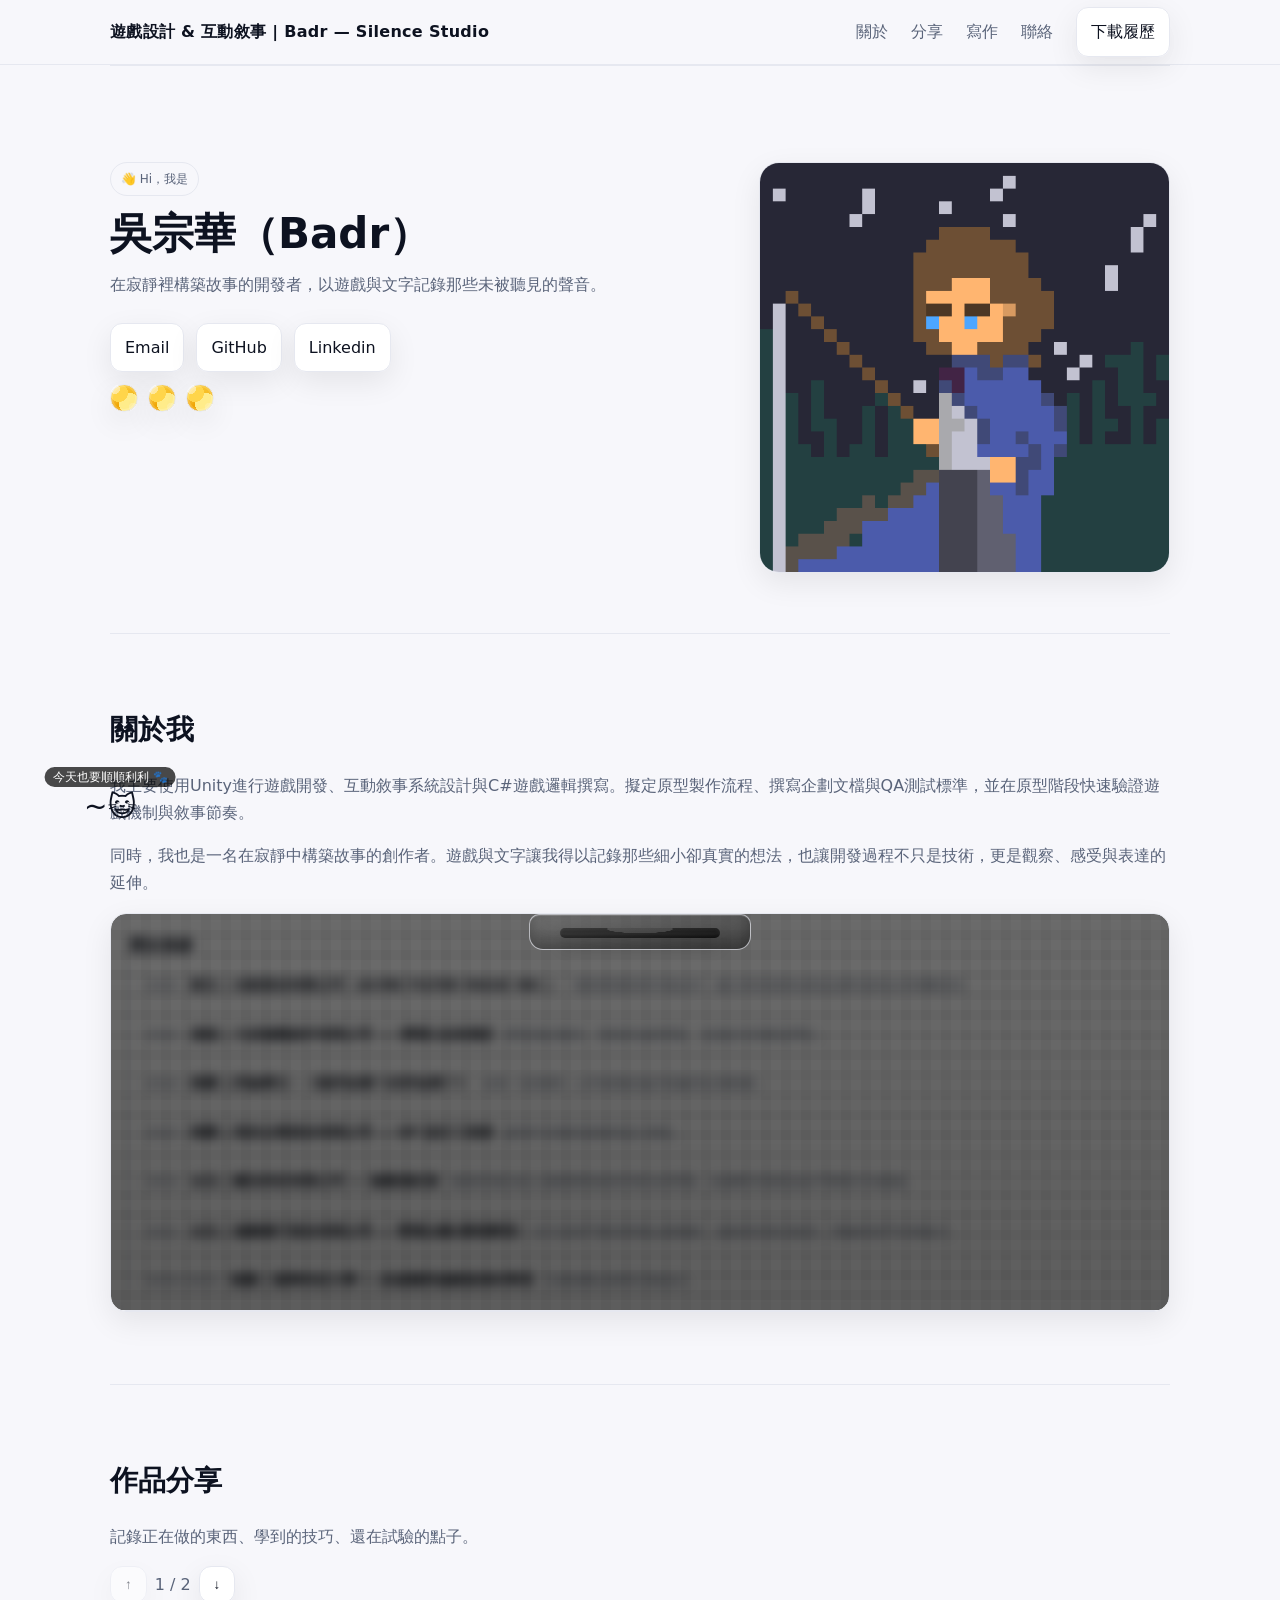
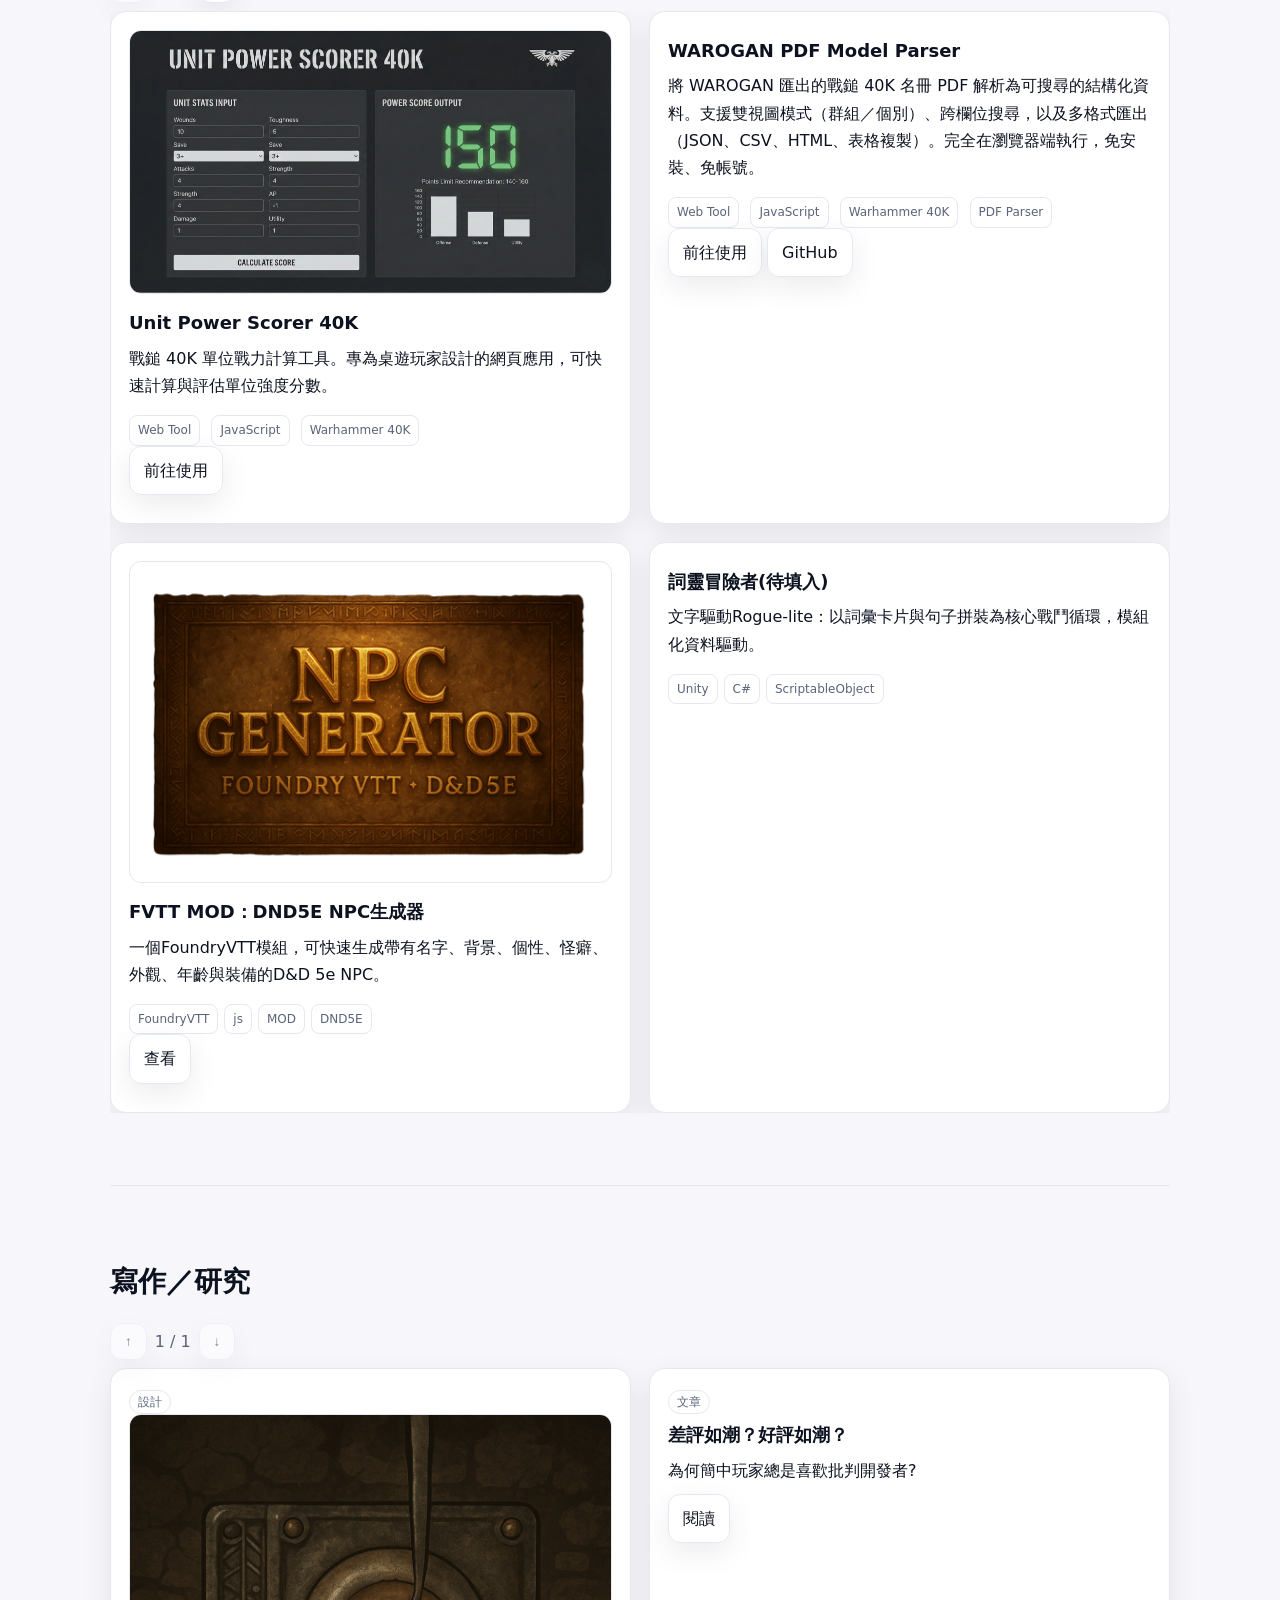
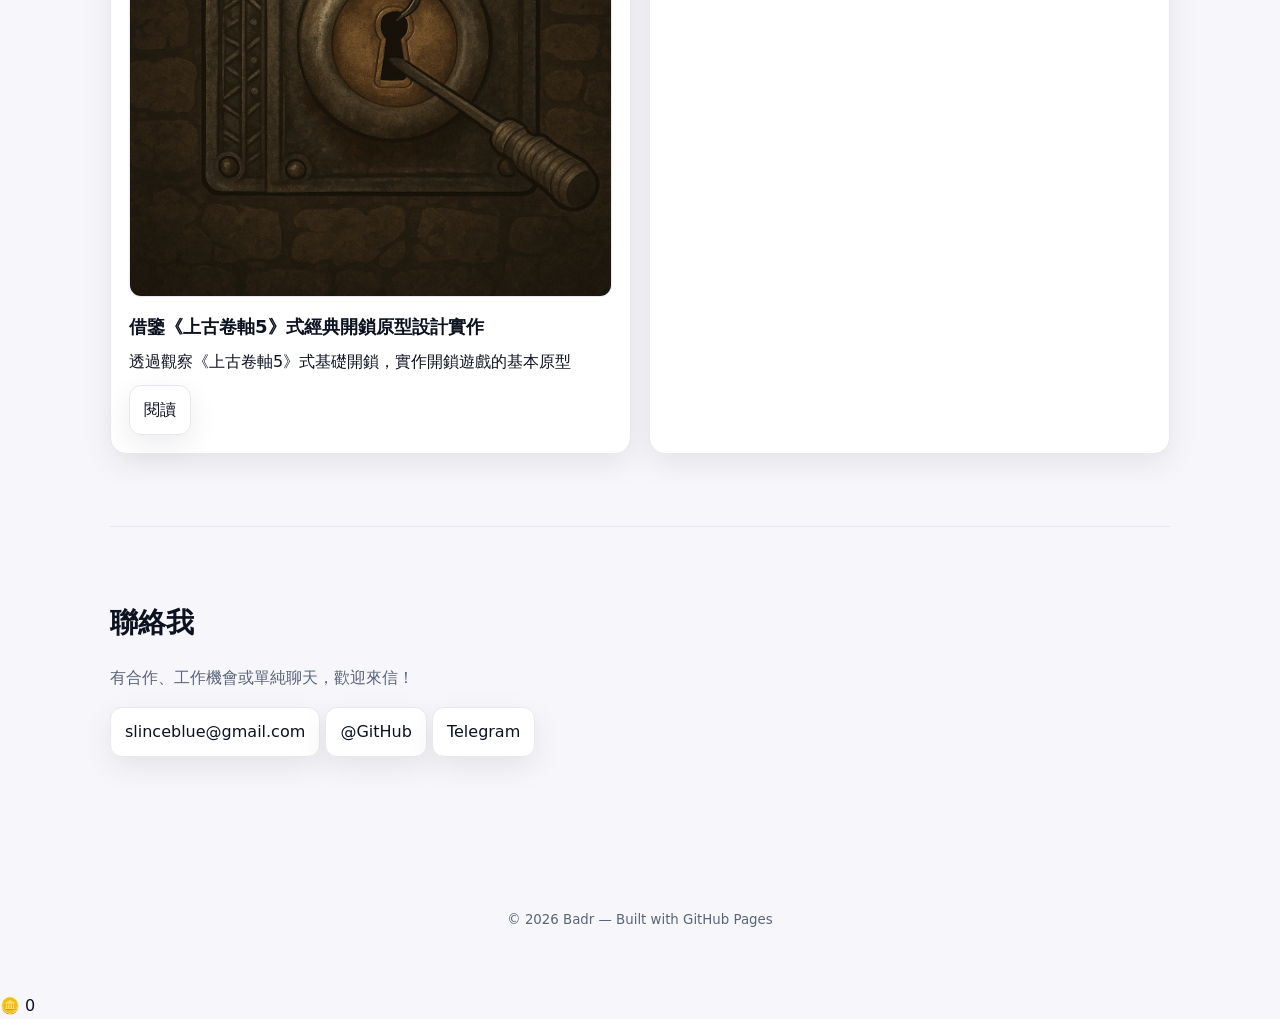
==== commit b133c166: "update info" ====
--- a/index.html
+++ b/index.html
@@ -217,6 +217,21 @@
         </article>
 
         <article class="card">
+          <h3>WAROGAN PDF Model Parser</h3>
+          <p>將 WAROGAN 匯出的戰鎚 40K 名冊 PDF 解析為可搜尋的結構化資料。支援雙視圖模式（群組／個別）、跨欄位搜尋，以及多格式匯出（JSON、CSV、HTML、表格複製）。完全在瀏覽器端執行，免安裝、免帳號。</p>
+          <div>
+            <span class="chip">Web Tool</span>
+            <span class="chip">JavaScript</span>
+            <span class="chip">Warhammer 40K</span>
+            <span class="chip">PDF Parser</span>
+          </div>
+          <p>
+            <a class="btn" href="https://keroro6262.github.io/40k-WAROGAN-PDF-Model-Parser/" target="_blank" rel="noopener">前往使用</a>
+            <a class="btn" href="https://github.com/KERORO6262/40k-WAROGAN-PDF-Model-Parser" target="_blank" rel="noopener">GitHub</a>
+          </p>
+        </article>
+
+        <article class="card">
           <img src="./assets/img/sharing/fvttMod_dnd5e.png" alt="FVTT中DND5E的MOD: NPC生成器banner"
             style="width:100%; border-radius:12px; border:1px solid var(--border)">
           <h3>FVTT MOD：DND5E NPC生成器</h3>
@@ -385,7 +400,7 @@
       "@id": "https://KERORO6262.github.io/#writing",
       "name": "寫作／研究",
       "itemListOrder": "http://schema.org/ItemListOrderDescending",
-      "numberOfItems": 3,
+      "numberOfItems": 5,
       "itemListElement": [
         {
           "@type": "ListItem",
@@ -446,6 +461,23 @@
             "operatingSystem": "Web",
             "isPartOf": { "@id": "https://KERORO6262.github.io/#website" }
           }
+        },
+        {
+          "@type": "ListItem",
+          "position": 5,
+          "item": {
+            "@type": "WebApplication",
+            "@id": "https://keroro6262.github.io/40k-WAROGAN-PDF-Model-Parser/",
+            "url": "https://keroro6262.github.io/40k-WAROGAN-PDF-Model-Parser/",
+            "name": "WAROGAN PDF Model Parser",
+            "description": "將 WAROGAN 匯出的戰鎚 40K 名冊 PDF 解析為可搜尋結構化資料，支援雙視圖、跨欄搜尋與多格式匯出，完全在瀏覽器端執行。",
+            "inLanguage": "zh-Hant",
+            "author": { "@id": "https://KERORO6262.github.io/#me" },
+            "codeRepository": "https://github.com/KERORO6262/40k-WAROGAN-PDF-Model-Parser",
+            "applicationCategory": "GameUtility",
+            "operatingSystem": "Web",
+            "isPartOf": { "@id": "https://KERORO6262.github.io/#website" }
+          }
         }
       ]
     }
--- a/assets/css/theme.css
+++ b/assets/css/theme.css
@@ -1,24 +1,24 @@
-:root {
-  --bg: #0b1020;           /* 背景(深) */
-  --bg-soft: #11172e;
-  --text: #e6e9f2;         /* 文字(亮) */
-  --muted: #a9b1c7;
-  --brand: #7aa2ff;        /* 主色 */
-  --brand-2: #a07cff;      /* 輔色 */
-  --card: #0f152b;         /* 卡片底色 */
-  --border: #223054;
-  --shadow: 0 10px 30px rgba(0, 0, 0, .35);
-}
-
-/* 系統偏好：淺色系 */
-@media (prefers-color-scheme: light) {
-  :root {
-    --bg: #f7f7fb;
-    --bg-soft: #ffffff;
-    --text: #0d1220;
-    --muted: #5a647a;
-    --card: #ffffff;
-    --border: #e6e8f0;
-    --shadow: 0 10px 30px rgba(0, 0, 0, .08);
-  }
-}
+:root {
+  --bg: #0b1020;           /* 背景(深) */
+  --bg-soft: #11172e;
+  --text: #e6e9f2;         /* 文字(亮) */
+  --muted: #a9b1c7;
+  --brand: #7aa2ff;        /* 主色 */
+  --brand-2: #a07cff;      /* 輔色 */
+  --card: #0f152b;         /* 卡片底色 */
+  --border: #223054;
+  --shadow: 0 10px 30px rgba(0, 0, 0, .35);
+}
+
+/* 系統偏好：淺色系 */
+@media (prefers-color-scheme: light) {
+  :root {
+    --bg: #f7f7fb;
+    --bg-soft: #ffffff;
+    --text: #0d1220;
+    --muted: #5a647a;
+    --card: #ffffff;
+    --border: #e6e8f0;
+    --shadow: 0 10px 30px rgba(0, 0, 0, .08);
+  }
+}
--- a/assets/css/base.css
+++ b/assets/css/base.css
@@ -1,16 +1,16 @@
-* { box-sizing: border-box; }
-
-html { scroll-behavior: smooth; }
-
-body {
-  margin: 0;
-  font: 16px/1.7 system-ui, -apple-system, Segoe UI, Roboto, "Noto Sans TC", Arial, sans-serif;
-  background: var(--bg);
-  color: var(--text);
-}
-
-.container {
-  max-width: 1100px;
-  margin: auto;
-  padding: 0 20px;
-}
+* { box-sizing: border-box; }
+
+html { scroll-behavior: smooth; }
+
+body {
+  margin: 0;
+  font: 16px/1.7 system-ui, -apple-system, Segoe UI, Roboto, "Noto Sans TC", Arial, sans-serif;
+  background: var(--bg);
+  color: var(--text);
+}
+
+.container {
+  max-width: 1100px;
+  margin: auto;
+  padding: 0 20px;
+}
--- a/assets/css/layout.css
+++ b/assets/css/layout.css
@@ -1,173 +1,173 @@
-/* Header */
-header {
-  position: sticky;
-  top: 0;
-  z-index: 50;
-  background: color-mix(in srgb, var(--bg) 85%, transparent);
-  backdrop-filter: saturate(1.2) blur(10px);
-  border-bottom: 1px solid var(--border);
-}
-
-.nav {
-  display: flex;
-  align-items: center;
-  justify-content: space-between;
-  height: 64px;
-}
-
-.brand {
-  font-weight: 800;
-  letter-spacing: 0.3px;
-}
-
-.brand a {
-  color: var(--text);
-  text-decoration: none;
-}
-
-nav a {
-  color: var(--muted);
-  text-decoration: none;
-  margin-left: 18px;
-}
-
-nav a:hover {
-  color: var(--text);
-}
-
-/* Hero */
-.hero {
-  padding: 96px 0 60px;
-  position: relative;
-}
-
-.hero-grid {
-  display: grid;
-  gap: 32px;
-  grid-template-columns: 1.2fr 0.8fr;
-}
-
-.tag {
-  display: inline-block;
-  padding: 6px 10px;
-  border: 1px solid var(--border);
-  border-radius: 999px;
-  color: var(--muted);
-  font-size: 12px;
-}
-
-.title {
-  font-size: 42px;
-  line-height: 1.12;
-  margin: 14px 0;
-}
-
-.subtitle {
-  color: var(--muted);
-  margin: 14px 0 24px;
-}
-
-.cta {
-  display: flex;
-  gap: 12px;
-  flex-wrap: wrap;
-}
-
-.cta+.cta {
-  margin-top: 8px;
-}
-
-.photo {
-  border-radius: 20px;
-  overflow: hidden;
-  border: 1px solid var(--border);
-  box-shadow: var(--shadow);
-}
-
-.photo img {
-  display: block;
-  width: 100%;
-  height: auto;
-}
-
-/* Sections */
-section {
-  padding: 72px 0;
-  border-top: 1px solid var(--border);
-}
-
-h2 {
-  font-size: 28px;
-  margin: 0 0 18px;
-}
-
-.muted {
-  color: var(--muted);
-}
-
-/* Grid */
-.grid {
-  display: grid;
-  grid-template-columns: repeat(12, 1fr);
-  gap: 18px;
-}
-
-/* 漢堡鍵預設隱藏（桌機） */
-.nav-toggle {
-  display: none;
-}
-
-/* 手機版導覽 */
-@media (max-width: 768px) {
-  .nav {
-    height: 56px;
-  }
-
-  /* 顯示漢堡鍵 */
-  .nav-toggle {
-    display: inline-flex;
-    align-items: center;
-    justify-content: center;
-    width: 40px;
-    height: 40px;
-    margin-left: 8px;
-    border: 1px solid var(--border);
-    border-radius: 10px;
-    background: var(--card);
-    color: var(--text);
-  }
-
-  /* 品牌太長時截斷，避免擠掉選單 */
-  .brand {
-    max-width: 55vw;
-    overflow: hidden;
-    white-space: nowrap;
-    text-overflow: ellipsis;
-  }
-
-  /* 把 nav 變成下拉面板 */
-  header .nav nav {
-    position: fixed;
-    left: 0;
-    right: 0;
-    top: 56px;
-    display: none;
-    flex-direction: column;
-    gap: 6px;
-    background: color-mix(in srgb, var(--bg) 96%, transparent);
-    backdrop-filter: blur(8px);
-    border-bottom: 1px solid var(--border);
-    padding: 10px 20px 14px;
-  }
-
-  header .nav nav.is-open {
-    display: flex;
-  }
-
-  /* 手機版的連結排版 */
-  header .nav nav a {
-    margin: 0;
-    padding: 10px 0;
-    font-size: 16px;
-  }
-}
+/* Header */
+header {
+  position: sticky;
+  top: 0;
+  z-index: 50;
+  background: color-mix(in srgb, var(--bg) 85%, transparent);
+  backdrop-filter: saturate(1.2) blur(10px);
+  border-bottom: 1px solid var(--border);
+}
+
+.nav {
+  display: flex;
+  align-items: center;
+  justify-content: space-between;
+  height: 64px;
+}
+
+.brand {
+  font-weight: 800;
+  letter-spacing: 0.3px;
+}
+
+.brand a {
+  color: var(--text);
+  text-decoration: none;
+}
+
+nav a {
+  color: var(--muted);
+  text-decoration: none;
+  margin-left: 18px;
+}
+
+nav a:hover {
+  color: var(--text);
+}
+
+/* Hero */
+.hero {
+  padding: 96px 0 60px;
+  position: relative;
+}
+
+.hero-grid {
+  display: grid;
+  gap: 32px;
+  grid-template-columns: 1.2fr 0.8fr;
+}
+
+.tag {
+  display: inline-block;
+  padding: 6px 10px;
+  border: 1px solid var(--border);
+  border-radius: 999px;
+  color: var(--muted);
+  font-size: 12px;
+}
+
+.title {
+  font-size: 42px;
+  line-height: 1.12;
+  margin: 14px 0;
+}
+
+.subtitle {
+  color: var(--muted);
+  margin: 14px 0 24px;
+}
+
+.cta {
+  display: flex;
+  gap: 12px;
+  flex-wrap: wrap;
+}
+
+.cta+.cta {
+  margin-top: 8px;
+}
+
+.photo {
+  border-radius: 20px;
+  overflow: hidden;
+  border: 1px solid var(--border);
+  box-shadow: var(--shadow);
+}
+
+.photo img {
+  display: block;
+  width: 100%;
+  height: auto;
+}
+
+/* Sections */
+section {
+  padding: 72px 0;
+  border-top: 1px solid var(--border);
+}
+
+h2 {
+  font-size: 28px;
+  margin: 0 0 18px;
+}
+
+.muted {
+  color: var(--muted);
+}
+
+/* Grid */
+.grid {
+  display: grid;
+  grid-template-columns: repeat(12, 1fr);
+  gap: 18px;
+}
+
+/* 漢堡鍵預設隱藏（桌機） */
+.nav-toggle {
+  display: none;
+}
+
+/* 手機版導覽 */
+@media (max-width: 768px) {
+  .nav {
+    height: 56px;
+  }
+
+  /* 顯示漢堡鍵 */
+  .nav-toggle {
+    display: inline-flex;
+    align-items: center;
+    justify-content: center;
+    width: 40px;
+    height: 40px;
+    margin-left: 8px;
+    border: 1px solid var(--border);
+    border-radius: 10px;
+    background: var(--card);
+    color: var(--text);
+  }
+
+  /* 品牌太長時截斷，避免擠掉選單 */
+  .brand {
+    max-width: 55vw;
+    overflow: hidden;
+    white-space: nowrap;
+    text-overflow: ellipsis;
+  }
+
+  /* 把 nav 變成下拉面板 */
+  header .nav nav {
+    position: fixed;
+    left: 0;
+    right: 0;
+    top: 56px;
+    display: none;
+    flex-direction: column;
+    gap: 6px;
+    background: color-mix(in srgb, var(--bg) 96%, transparent);
+    backdrop-filter: blur(8px);
+    border-bottom: 1px solid var(--border);
+    padding: 10px 20px 14px;
+  }
+
+  header .nav nav.is-open {
+    display: flex;
+  }
+
+  /* 手機版的連結排版 */
+  header .nav nav a {
+    margin: 0;
+    padding: 10px 0;
+    font-size: 16px;
+  }
+}
--- a/assets/css/components.css
+++ b/assets/css/components.css
@@ -1,105 +1,105 @@
-/* Button */
-.btn {
-  display: inline-flex;
-  align-items: center;
-  gap: 8px;
-  padding: 10px 14px;
-  border-radius: 12px;
-  color: var(--text);
-  text-decoration: none;
-  border: 1px solid var(--border);
-  background: linear-gradient(180deg, var(--bg-soft), var(--card));
-  box-shadow: var(--shadow);
-}
-
-.btn:hover {
-  transform: translateY(-1px);
-}
-
-.cta .btn {
-  gap: .5em;
-}
-
-/* Card */
-.card {
-  grid-column: span 6;
-  background: var(--card);
-  border: 1px solid var(--border);
-  border-radius: 16px;
-  padding: 18px;
-  box-shadow: var(--shadow);
-}
-
-.card h3 {
-  margin: 6px 0 6px;
-  font-size: 18px;
-}
-
-.card p {
-  margin: 0 0 10px;
-}
-
-/* Badge & Chip */
-.badge {
-  font-size: 12px;
-  padding: 4px 8px;
-  border-radius: 999px;
-  border: 1px solid var(--border);
-  color: var(--muted);
-}
-
-.chip {
-  display: inline-block;
-  padding: 4px 8px;
-  border-radius: 8px;
-  border: 1px solid var(--border);
-  margin-right: 6px;
-  margin-top: 6px;
-  font-size: 12px;
-  color: var(--muted);
-}
-
-/* Footer */
-footer {
-  padding: 60px 0;
-  text-align: center;
-  color: var(--muted);
-}
-
-/* === 通用：清單分頁控制 (list-pager) =================== */
-.list-pager {
-  display: flex;
-  align-items: center;
-  gap: 8px;
-  margin-bottom: 8px;
-}
-
-.list-pager .btn[disabled] {
-  opacity: .5;
-  cursor: not-allowed;
-}
-
-/* 對被 JS 管控分頁的區塊加上視覺限制（避免整串滑動） */
-.section-paginated .grid {
-  position: relative;
-}
-
-.section-paginated[data-scroll-lock="true"] .grid {
-  overflow: hidden;
-}
-
-/* 可選的提示（預設顯示；手機關閉） */
-.section-paginated .grid::after {
-  content: "使用滑鼠滾輪或 ↑/↓ 切換";
-  position: absolute;
-  right: 8px;
-  bottom: -20px;
-  font-size: 12px;
-  color: var(--muted, #888);
-}
-
-@media (max-width: 640px) {
-  .section-paginated .grid::after {
-    display: none;
-  }
-}
+/* Button */
+.btn {
+  display: inline-flex;
+  align-items: center;
+  gap: 8px;
+  padding: 10px 14px;
+  border-radius: 12px;
+  color: var(--text);
+  text-decoration: none;
+  border: 1px solid var(--border);
+  background: linear-gradient(180deg, var(--bg-soft), var(--card));
+  box-shadow: var(--shadow);
+}
+
+.btn:hover {
+  transform: translateY(-1px);
+}
+
+.cta .btn {
+  gap: .5em;
+}
+
+/* Card */
+.card {
+  grid-column: span 6;
+  background: var(--card);
+  border: 1px solid var(--border);
+  border-radius: 16px;
+  padding: 18px;
+  box-shadow: var(--shadow);
+}
+
+.card h3 {
+  margin: 6px 0 6px;
+  font-size: 18px;
+}
+
+.card p {
+  margin: 0 0 10px;
+}
+
+/* Badge & Chip */
+.badge {
+  font-size: 12px;
+  padding: 4px 8px;
+  border-radius: 999px;
+  border: 1px solid var(--border);
+  color: var(--muted);
+}
+
+.chip {
+  display: inline-block;
+  padding: 4px 8px;
+  border-radius: 8px;
+  border: 1px solid var(--border);
+  margin-right: 6px;
+  margin-top: 6px;
+  font-size: 12px;
+  color: var(--muted);
+}
+
+/* Footer */
+footer {
+  padding: 60px 0;
+  text-align: center;
+  color: var(--muted);
+}
+
+/* === 通用：清單分頁控制 (list-pager) =================== */
+.list-pager {
+  display: flex;
+  align-items: center;
+  gap: 8px;
+  margin-bottom: 8px;
+}
+
+.list-pager .btn[disabled] {
+  opacity: .5;
+  cursor: not-allowed;
+}
+
+/* 對被 JS 管控分頁的區塊加上視覺限制（避免整串滑動） */
+.section-paginated .grid {
+  position: relative;
+}
+
+.section-paginated[data-scroll-lock="true"] .grid {
+  overflow: hidden;
+}
+
+/* 可選的提示（預設顯示；手機關閉） */
+.section-paginated .grid::after {
+  content: "使用滑鼠滾輪或 ↑/↓ 切換";
+  position: absolute;
+  right: 8px;
+  bottom: -20px;
+  font-size: 12px;
+  color: var(--muted, #888);
+}
+
+@media (max-width: 640px) {
+  .section-paginated .grid::after {
+    display: none;
+  }
+}
--- a/assets/css/features/shop-inventory.css
+++ b/assets/css/features/shop-inventory.css
@@ -1,283 +1,283 @@
-/* Shop + Inventory UI (獨立檔，方便維護)
-*/
-
-:root{
-  --ui-z-base: 20000;
-  --ui-z-menu: 20010;
-  --ui-z-modal: 20020;
-  --ui-shadow: 0 10px 26px rgba(0,0,0,.24);
-
-  /* ===== UI Panel Color System (Default: follow dark-ish neutral) ===== */
-  --ui-panel-bg: rgba(18, 18, 20, 0.92);
-  --ui-panel-text: rgba(255, 255, 255, 0.92);
-  --ui-panel-muted: rgba(255, 255, 255, 0.66);
-  --ui-panel-border: rgba(255, 255, 255, 0.16);
-
-  --ui-item-bg: rgba(255, 255, 255, 0.06);
-  --ui-item-border: rgba(255, 255, 255, 0.12);
-
-  --ui-btn-bg: rgba(255, 255, 255, 0.10);
-  --ui-btn-hover: rgba(255, 255, 255, 0.14);
-
-  --ui-accent: var(--primary, #4aa3ff);
-  --ui-accent-weak: rgba(74, 163, 255, 0.22);
-
-  --ui-overlay-bg: rgba(0,0,0,.45);
-}
-
-/* Light scheme: 更乾淨、玻璃感少一點，字更深 */
-@media (prefers-color-scheme: light){
-  :root{
-    --ui-panel-bg: rgba(255, 255, 255, 0.94);
-    --ui-panel-text: rgba(18, 18, 20, 0.92);
-    --ui-panel-muted: rgba(18, 18, 20, 0.62);
-    --ui-panel-border: rgba(18, 18, 20, 0.14);
-
-    --ui-item-bg: rgba(18, 18, 20, 0.04);
-    --ui-item-border: rgba(18, 18, 20, 0.10);
-
-    --ui-btn-bg: rgba(18, 18, 20, 0.06);
-    --ui-btn-hover: rgba(18, 18, 20, 0.10);
-
-    --ui-overlay-bg: rgba(0,0,0,.34);
-  }
-}
-
-/* ===== 商店：下拉選單（實際用 fixed 置於 body） ===== */
-.shop-menu{
-  position: fixed;
-  z-index: var(--ui-z-menu);
-  min-width: 240px;
-  max-width: min(320px, calc(100vw - 16px));
-  padding: 10px;
-
-  /* 顏色 */
-  border: 1px solid var(--ui-panel-border);
-  border-radius: 12px;
-  background: var(--ui-panel-bg);
-  color: var(--ui-panel-text);
-
-  box-shadow: var(--ui-shadow);
-  backdrop-filter: blur(10px);
-  animation: shopFadeIn .18s ease-out;
-}
-
-@keyframes shopFadeIn{
-  from{ opacity: 0; transform: translateY(-4px); }
-  to{ opacity: 1; transform: translateY(0); }
-}
-
-.shop-menu__header{
-  display:flex;
-  align-items:center;
-  justify-content:space-between;
-  gap:10px;
-  margin-bottom: 8px;
-}
-
-.shop-menu__title{
-  display:flex;
-  align-items:center;
-  gap:8px;
-  font-weight: 800;
-}
-
-.shop-menu__close{
-  appearance:none;
-  border: 1px solid var(--ui-item-border);
-  background: var(--ui-btn-bg);
-  color: var(--ui-panel-text);
-
-  border-radius: 999px;
-  width: 26px;
-  height: 26px;
-  line-height: 24px;
-  text-align:center;
-  cursor:pointer;
-  font-weight: 900;
-}
-
-.shop-menu__close:hover{ background: var(--ui-btn-hover); }
-.shop-menu__close:active{ transform: translateY(1px); }
-
-.shop-menu__meta{
-  font-size: 12px;
-  color: var(--ui-panel-muted);
-  margin-bottom: 8px;
-}
-
-.shop-menu__list{
-  display:flex;
-  flex-direction:column;
-  gap: 8px;
-  max-height: min(46vh, 360px);
-  overflow:auto;
-  padding-right: 2px; /* 讓 scrollbar 不擠壓文字 */
-}
-
-.shop-item{
-  display:flex;
-  align-items:center;
-  justify-content:space-between;
-  gap: 10px;
-  padding: 8px;
-
-  border: 1px solid var(--ui-item-border);
-  border-radius: 10px;
-  background: var(--ui-item-bg);
-}
-
-.shop-item__name{
-  font-weight: 750;
-  line-height: 1.2;
-  color: var(--ui-panel-text);
-}
-
-.shop-item__sub{
-  font-size: 12px;
-  color: var(--ui-panel-muted);
-  margin-top: 2px;
-}
-
-.shop-item__buy{
-  appearance:none;
-  border: 1px solid var(--ui-item-border);
-  border-radius: 10px;
-  padding: 6px 10px;
-  cursor: pointer;
-
-  background: linear-gradient(
-    180deg,
-    color-mix(in srgb, var(--ui-btn-bg) 65%, var(--ui-accent-weak)),
-    var(--ui-btn-bg)
-  );
-  color: var(--ui-panel-text);
-  font-weight: 750;
-  white-space: nowrap;
-}
-
-.shop-item__buy:hover{
-  background: linear-gradient(
-    180deg,
-    color-mix(in srgb, var(--ui-btn-hover) 65%, var(--ui-accent-weak)),
-    var(--ui-btn-hover)
-  );
-}
-
-.shop-item__buy:active{ transform: translateY(1px); }
-.shop-item__buy[disabled]{ opacity: .5; cursor:not-allowed; }
-
-.shop-tag{
-  display:inline-block;
-  font-size: 11px;
-  padding: 2px 6px;
-  border-radius: 999px;
-
-  border: 1px solid var(--ui-item-border);
-  background: color-mix(in srgb, var(--ui-accent-weak) 55%, transparent);
-  color: var(--ui-panel-muted);
-
-  margin-left: 6px;
-}
-
-/* ===== 儲物欄：遮罩 + 面板 ===== */
-.inv-overlay{
-  position: fixed;
-  inset: 0;
-  z-index: var(--ui-z-modal);
-
-  background: var(--ui-overlay-bg);
-  backdrop-filter: blur(2px);
-
-  display:flex;
-  align-items:center;
-  justify-content:center;
-  padding: 12px;
-}
-
-.inv-panel{
-  width: min(520px, 100%);
-  border-radius: 16px;
-
-  border: 1px solid var(--ui-panel-border);
-  background: var(--ui-panel-bg);
-  color: var(--ui-panel-text);
-
-  box-shadow: var(--ui-shadow);
-  overflow:hidden;
-}
-
-.inv-header{
-  display:flex;
-  align-items:center;
-  justify-content:space-between;
-  gap: 10px;
-  padding: 12px 14px;
-
-  border-bottom: 1px solid var(--ui-item-border);
-}
-
-.inv-title{
-  display:flex;
-  align-items:center;
-  gap: 8px;
-  font-weight: 900;
-}
-
-.inv-body{
-  padding: 12px 14px 14px 14px;
-}
-
-.inv-empty{
-  color: var(--ui-panel-muted);
-  font-size: 13px;
-  line-height: 1.6;
-}
-
-.inv-list{
-  display:flex;
-  flex-direction:column;
-  gap: 8px;
-}
-
-.inv-row{
-  display:flex;
-  align-items:flex-start;
-  justify-content:space-between;
-  gap: 12px;
-
-  padding: 10px;
-  border-radius: 12px;
-
-  border: 1px solid var(--ui-item-border);
-  background: var(--ui-item-bg);
-}
-
-.inv-row__name{
-  font-weight: 800;
-  color: var(--ui-panel-text);
-}
-
-.inv-row__meta{
-  margin-top: 2px;
-  font-size: 12px;
-  color: var(--ui-panel-muted);
-}
-
-.inv-row__count{
-  font-weight: 900;
-  white-space: nowrap;
-}
-
-/* 若你原本就有 .deny 動畫，這段會被覆蓋；沒有的話就當保底 */
-.chip.deny{
-  animation: chipDeny .26s ease-in-out;
-}
-
-@keyframes chipDeny{
-  0%{ transform: translateX(0); }
-  25%{ transform: translateX(-3px); }
-  50%{ transform: translateX(3px); }
-  75%{ transform: translateX(-2px); }
-  100%{ transform: translateX(0); }
-}
+/* Shop + Inventory UI (獨立檔，方便維護)
+*/
+
+:root{
+  --ui-z-base: 20000;
+  --ui-z-menu: 20010;
+  --ui-z-modal: 20020;
+  --ui-shadow: 0 10px 26px rgba(0,0,0,.24);
+
+  /* ===== UI Panel Color System (Default: follow dark-ish neutral) ===== */
+  --ui-panel-bg: rgba(18, 18, 20, 0.92);
+  --ui-panel-text: rgba(255, 255, 255, 0.92);
+  --ui-panel-muted: rgba(255, 255, 255, 0.66);
+  --ui-panel-border: rgba(255, 255, 255, 0.16);
+
+  --ui-item-bg: rgba(255, 255, 255, 0.06);
+  --ui-item-border: rgba(255, 255, 255, 0.12);
+
+  --ui-btn-bg: rgba(255, 255, 255, 0.10);
+  --ui-btn-hover: rgba(255, 255, 255, 0.14);
+
+  --ui-accent: var(--primary, #4aa3ff);
+  --ui-accent-weak: rgba(74, 163, 255, 0.22);
+
+  --ui-overlay-bg: rgba(0,0,0,.45);
+}
+
+/* Light scheme: 更乾淨、玻璃感少一點，字更深 */
+@media (prefers-color-scheme: light){
+  :root{
+    --ui-panel-bg: rgba(255, 255, 255, 0.94);
+    --ui-panel-text: rgba(18, 18, 20, 0.92);
+    --ui-panel-muted: rgba(18, 18, 20, 0.62);
+    --ui-panel-border: rgba(18, 18, 20, 0.14);
+
+    --ui-item-bg: rgba(18, 18, 20, 0.04);
+    --ui-item-border: rgba(18, 18, 20, 0.10);
+
+    --ui-btn-bg: rgba(18, 18, 20, 0.06);
+    --ui-btn-hover: rgba(18, 18, 20, 0.10);
+
+    --ui-overlay-bg: rgba(0,0,0,.34);
+  }
+}
+
+/* ===== 商店：下拉選單（實際用 fixed 置於 body） ===== */
+.shop-menu{
+  position: fixed;
+  z-index: var(--ui-z-menu);
+  min-width: 240px;
+  max-width: min(320px, calc(100vw - 16px));
+  padding: 10px;
+
+  /* 顏色 */
+  border: 1px solid var(--ui-panel-border);
+  border-radius: 12px;
+  background: var(--ui-panel-bg);
+  color: var(--ui-panel-text);
+
+  box-shadow: var(--ui-shadow);
+  backdrop-filter: blur(10px);
+  animation: shopFadeIn .18s ease-out;
+}
+
+@keyframes shopFadeIn{
+  from{ opacity: 0; transform: translateY(-4px); }
+  to{ opacity: 1; transform: translateY(0); }
+}
+
+.shop-menu__header{
+  display:flex;
+  align-items:center;
+  justify-content:space-between;
+  gap:10px;
+  margin-bottom: 8px;
+}
+
+.shop-menu__title{
+  display:flex;
+  align-items:center;
+  gap:8px;
+  font-weight: 800;
+}
+
+.shop-menu__close{
+  appearance:none;
+  border: 1px solid var(--ui-item-border);
+  background: var(--ui-btn-bg);
+  color: var(--ui-panel-text);
+
+  border-radius: 999px;
+  width: 26px;
+  height: 26px;
+  line-height: 24px;
+  text-align:center;
+  cursor:pointer;
+  font-weight: 900;
+}
+
+.shop-menu__close:hover{ background: var(--ui-btn-hover); }
+.shop-menu__close:active{ transform: translateY(1px); }
+
+.shop-menu__meta{
+  font-size: 12px;
+  color: var(--ui-panel-muted);
+  margin-bottom: 8px;
+}
+
+.shop-menu__list{
+  display:flex;
+  flex-direction:column;
+  gap: 8px;
+  max-height: min(46vh, 360px);
+  overflow:auto;
+  padding-right: 2px; /* 讓 scrollbar 不擠壓文字 */
+}
+
+.shop-item{
+  display:flex;
+  align-items:center;
+  justify-content:space-between;
+  gap: 10px;
+  padding: 8px;
+
+  border: 1px solid var(--ui-item-border);
+  border-radius: 10px;
+  background: var(--ui-item-bg);
+}
+
+.shop-item__name{
+  font-weight: 750;
+  line-height: 1.2;
+  color: var(--ui-panel-text);
+}
+
+.shop-item__sub{
+  font-size: 12px;
+  color: var(--ui-panel-muted);
+  margin-top: 2px;
+}
+
+.shop-item__buy{
+  appearance:none;
+  border: 1px solid var(--ui-item-border);
+  border-radius: 10px;
+  padding: 6px 10px;
+  cursor: pointer;
+
+  background: linear-gradient(
+    180deg,
+    color-mix(in srgb, var(--ui-btn-bg) 65%, var(--ui-accent-weak)),
+    var(--ui-btn-bg)
+  );
+  color: var(--ui-panel-text);
+  font-weight: 750;
+  white-space: nowrap;
+}
+
+.shop-item__buy:hover{
+  background: linear-gradient(
+    180deg,
+    color-mix(in srgb, var(--ui-btn-hover) 65%, var(--ui-accent-weak)),
+    var(--ui-btn-hover)
+  );
+}
+
+.shop-item__buy:active{ transform: translateY(1px); }
+.shop-item__buy[disabled]{ opacity: .5; cursor:not-allowed; }
+
+.shop-tag{
+  display:inline-block;
+  font-size: 11px;
+  padding: 2px 6px;
+  border-radius: 999px;
+
+  border: 1px solid var(--ui-item-border);
+  background: color-mix(in srgb, var(--ui-accent-weak) 55%, transparent);
+  color: var(--ui-panel-muted);
+
+  margin-left: 6px;
+}
+
+/* ===== 儲物欄：遮罩 + 面板 ===== */
+.inv-overlay{
+  position: fixed;
+  inset: 0;
+  z-index: var(--ui-z-modal);
+
+  background: var(--ui-overlay-bg);
+  backdrop-filter: blur(2px);
+
+  display:flex;
+  align-items:center;
+  justify-content:center;
+  padding: 12px;
+}
+
+.inv-panel{
+  width: min(520px, 100%);
+  border-radius: 16px;
+
+  border: 1px solid var(--ui-panel-border);
+  background: var(--ui-panel-bg);
+  color: var(--ui-panel-text);
+
+  box-shadow: var(--ui-shadow);
+  overflow:hidden;
+}
+
+.inv-header{
+  display:flex;
+  align-items:center;
+  justify-content:space-between;
+  gap: 10px;
+  padding: 12px 14px;
+
+  border-bottom: 1px solid var(--ui-item-border);
+}
+
+.inv-title{
+  display:flex;
+  align-items:center;
+  gap: 8px;
+  font-weight: 900;
+}
+
+.inv-body{
+  padding: 12px 14px 14px 14px;
+}
+
+.inv-empty{
+  color: var(--ui-panel-muted);
+  font-size: 13px;
+  line-height: 1.6;
+}
+
+.inv-list{
+  display:flex;
+  flex-direction:column;
+  gap: 8px;
+}
+
+.inv-row{
+  display:flex;
+  align-items:flex-start;
+  justify-content:space-between;
+  gap: 12px;
+
+  padding: 10px;
+  border-radius: 12px;
+
+  border: 1px solid var(--ui-item-border);
+  background: var(--ui-item-bg);
+}
+
+.inv-row__name{
+  font-weight: 800;
+  color: var(--ui-panel-text);
+}
+
+.inv-row__meta{
+  margin-top: 2px;
+  font-size: 12px;
+  color: var(--ui-panel-muted);
+}
+
+.inv-row__count{
+  font-weight: 900;
+  white-space: nowrap;
+}
+
+/* 若你原本就有 .deny 動畫，這段會被覆蓋；沒有的話就當保底 */
+.chip.deny{
+  animation: chipDeny .26s ease-in-out;
+}
+
+@keyframes chipDeny{
+  0%{ transform: translateX(0); }
+  25%{ transform: translateX(-3px); }
+  50%{ transform: translateX(3px); }
+  75%{ transform: translateX(-2px); }
+  100%{ transform: translateX(0); }
+}
--- a/assets/css/features/mosaic.css
+++ b/assets/css/features/mosaic.css
@@ -1,89 +1,89 @@
-/* 父層卡片需定位上下文 */
-#about .card { position: relative; overflow: hidden; }
-
-/* 遮罩本體：覆蓋比例用 --mosaic-cover */
-.mosaic-cover {
-  position: absolute; inset: 0; height: var(--mosaic-cover, 100%);
-  cursor: pointer; pointer-events: auto; z-index: 5;
-  background:
-    repeating-linear-gradient(0deg, rgba(0,0,0,.25) 0 10px, rgba(0,0,0,.28) 10px 20px),
-    repeating-linear-gradient(90deg, rgba(0,0,0,.25) 0 10px, rgba(0,0,0,.28) 10px 20px),
-    linear-gradient(180deg, rgba(0,0,0,.25), rgba(0,0,0,.35));
-  backdrop-filter: blur(6px) saturate(.9);
-  -webkit-backdrop-filter: blur(6px) saturate(.9);
-  border-bottom: 1px solid var(--border);
-  display: flex; align-items: center; justify-content: center;
-  transition: height .28s ease, transform .12s ease;
-}
-
-/* 完成解鎖：收起遮罩與投幣孔視覺 */
-.mosaic-cover.done { height: 0%; pointer-events: none; border-bottom: 0; }
-.mosaic-cover.done::before,
-.mosaic-cover.done::after {
-  opacity: 0; transform: translateX(-50%) translateY(-6px); filter: none;
-  transition: opacity .18s ease, transform .18s ease; pointer-events: none;
-}
-
-/* 無金幣抖動提示 */
-@keyframes denyShake {
-  15%{transform:translateX(-4px);} 30%{transform:translateX(4px);}
-  45%{transform:translateX(-3px);} 60%{transform:translateX(3px);}
-  75%{transform:translateX(-2px);} 90%{transform:translateX(2px);}
-  100%{transform:translateX(0);}
-}
-.mosaic-cover.deny { animation: denyShake .35s ease; }
-
-/* 投幣孔（黑槽） */
-.mosaic-cover::before {
-  content: ""; position: absolute; top: 14px; left: 50%; transform: translateX(-50%);
-  width: clamp(64px, 22vw, 160px); height: 10px; border-radius: 999px;
-  background:
-    radial-gradient(100% 200% at 50% 10%, rgba(255,255,255,.25) 0 20%, transparent 21%),
-    linear-gradient(180deg, #000 0%, #1a1a1a 60%, #000 100%);
-  box-shadow:
-    inset 0 2px 3px rgba(255,255,255,.12),
-    inset 0 -2px 4px rgba(0,0,0,.6),
-    0 8px 18px rgba(0,0,0,.25);
-  opacity: .9; pointer-events: none;
-}
-
-/* 投幣孔上方金屬面板 */
-.mosaic-cover::after {
-  content: ""; position: absolute; top: 0; left: 50%; transform: translateX(-50%);
-  width: clamp(96px, 28vw, 220px); height: 34px; border-radius: 10px 10px 14px 14px;
-  background:
-    linear-gradient(145deg, rgba(255,255,255,.18), rgba(255,255,255,.02)),
-    linear-gradient(180deg, rgba(0,0,0,.25), rgba(0,0,0,.35));
-  border: 1px solid color-mix(in srgb, var(--border) 60%, rgba(255,255,255,.2));
-  box-shadow: inset 0 1px 0 rgba(255,255,255,.15), inset 0 -8px 16px rgba(0,0,0,.25);
-  pointer-events: none; transition: filter .25s ease, transform .25s ease;
-}
-/* 有金幣時發光（由 JS 切換 body/.coins-gt0） */
-.coins-gt0 .mosaic-cover::after { filter: drop-shadow(0 0 10px rgba(255, 213, 74, .45)); }
-.mosaic-cover:hover::after { transform: translateX(-50%) translateY(-2px); }
-
-/* 浮動提示（無金幣點擊時上浮淡出） */
-.mosaic-tip {
-  position: absolute; left: 50%; top: 48px; transform: translateX(-50%);
-  padding: 8px 12px; border: 1px solid var(--border); border-radius: 12px;
-  background: color-mix(in srgb, var(--bg-soft) 80%, transparent);
-  color: var(--muted); font-size: 13px; pointer-events: none; opacity: 0;
-  animation: mosaicTipFloat 1.2s ease forwards; z-index: 6;
-}
-@keyframes mosaicTipFloat {
-  0%{opacity:0; transform:translate(-50%, 8px);}
-  12%{opacity:1; transform:translate(-50%, 0);}
-  80%{opacity:1; transform:translate(-50%, -10px);}
-  100%{opacity:0; transform:translate(-50%, -16px);}
-}
-
-/* 透明防護層：覆蓋期間阻擋選取/拖曳/複製 */
-.mosaic-guard { position: absolute; inset: 0; z-index: 6; background: transparent; cursor: pointer; }
-.mosaic-cover.done + .mosaic-guard { display: none; }
-
-/* 覆蓋期間禁止選取/拖曳（只作用於 #about 區） */
-#about .card.masked,
-#about .card.masked * {
-  -webkit-user-select: none; -moz-user-select: none; -ms-user-select: none; user-select: none;
-  -webkit-user-drag: none; -webkit-touch-callout: none;
-}
+/* 父層卡片需定位上下文 */
+#about .card { position: relative; overflow: hidden; }
+
+/* 遮罩本體：覆蓋比例用 --mosaic-cover */
+.mosaic-cover {
+  position: absolute; inset: 0; height: var(--mosaic-cover, 100%);
+  cursor: pointer; pointer-events: auto; z-index: 5;
+  background:
+    repeating-linear-gradient(0deg, rgba(0,0,0,.25) 0 10px, rgba(0,0,0,.28) 10px 20px),
+    repeating-linear-gradient(90deg, rgba(0,0,0,.25) 0 10px, rgba(0,0,0,.28) 10px 20px),
+    linear-gradient(180deg, rgba(0,0,0,.25), rgba(0,0,0,.35));
+  backdrop-filter: blur(6px) saturate(.9);
+  -webkit-backdrop-filter: blur(6px) saturate(.9);
+  border-bottom: 1px solid var(--border);
+  display: flex; align-items: center; justify-content: center;
+  transition: height .28s ease, transform .12s ease;
+}
+
+/* 完成解鎖：收起遮罩與投幣孔視覺 */
+.mosaic-cover.done { height: 0%; pointer-events: none; border-bottom: 0; }
+.mosaic-cover.done::before,
+.mosaic-cover.done::after {
+  opacity: 0; transform: translateX(-50%) translateY(-6px); filter: none;
+  transition: opacity .18s ease, transform .18s ease; pointer-events: none;
+}
+
+/* 無金幣抖動提示 */
+@keyframes denyShake {
+  15%{transform:translateX(-4px);} 30%{transform:translateX(4px);}
+  45%{transform:translateX(-3px);} 60%{transform:translateX(3px);}
+  75%{transform:translateX(-2px);} 90%{transform:translateX(2px);}
+  100%{transform:translateX(0);}
+}
+.mosaic-cover.deny { animation: denyShake .35s ease; }
+
+/* 投幣孔（黑槽） */
+.mosaic-cover::before {
+  content: ""; position: absolute; top: 14px; left: 50%; transform: translateX(-50%);
+  width: clamp(64px, 22vw, 160px); height: 10px; border-radius: 999px;
+  background:
+    radial-gradient(100% 200% at 50% 10%, rgba(255,255,255,.25) 0 20%, transparent 21%),
+    linear-gradient(180deg, #000 0%, #1a1a1a 60%, #000 100%);
+  box-shadow:
+    inset 0 2px 3px rgba(255,255,255,.12),
+    inset 0 -2px 4px rgba(0,0,0,.6),
+    0 8px 18px rgba(0,0,0,.25);
+  opacity: .9; pointer-events: none;
+}
+
+/* 投幣孔上方金屬面板 */
+.mosaic-cover::after {
+  content: ""; position: absolute; top: 0; left: 50%; transform: translateX(-50%);
+  width: clamp(96px, 28vw, 220px); height: 34px; border-radius: 10px 10px 14px 14px;
+  background:
+    linear-gradient(145deg, rgba(255,255,255,.18), rgba(255,255,255,.02)),
+    linear-gradient(180deg, rgba(0,0,0,.25), rgba(0,0,0,.35));
+  border: 1px solid color-mix(in srgb, var(--border) 60%, rgba(255,255,255,.2));
+  box-shadow: inset 0 1px 0 rgba(255,255,255,.15), inset 0 -8px 16px rgba(0,0,0,.25);
+  pointer-events: none; transition: filter .25s ease, transform .25s ease;
+}
+/* 有金幣時發光（由 JS 切換 body/.coins-gt0） */
+.coins-gt0 .mosaic-cover::after { filter: drop-shadow(0 0 10px rgba(255, 213, 74, .45)); }
+.mosaic-cover:hover::after { transform: translateX(-50%) translateY(-2px); }
+
+/* 浮動提示（無金幣點擊時上浮淡出） */
+.mosaic-tip {
+  position: absolute; left: 50%; top: 48px; transform: translateX(-50%);
+  padding: 8px 12px; border: 1px solid var(--border); border-radius: 12px;
+  background: color-mix(in srgb, var(--bg-soft) 80%, transparent);
+  color: var(--muted); font-size: 13px; pointer-events: none; opacity: 0;
+  animation: mosaicTipFloat 1.2s ease forwards; z-index: 6;
+}
+@keyframes mosaicTipFloat {
+  0%{opacity:0; transform:translate(-50%, 8px);}
+  12%{opacity:1; transform:translate(-50%, 0);}
+  80%{opacity:1; transform:translate(-50%, -10px);}
+  100%{opacity:0; transform:translate(-50%, -16px);}
+}
+
+/* 透明防護層：覆蓋期間阻擋選取/拖曳/複製 */
+.mosaic-guard { position: absolute; inset: 0; z-index: 6; background: transparent; cursor: pointer; }
+.mosaic-cover.done + .mosaic-guard { display: none; }
+
+/* 覆蓋期間禁止選取/拖曳（只作用於 #about 區） */
+#about .card.masked,
+#about .card.masked * {
+  -webkit-user-select: none; -moz-user-select: none; -ms-user-select: none; user-select: none;
+  -webkit-user-drag: none; -webkit-touch-callout: none;
+}
--- a/assets/css/features/timeline.css
+++ b/assets/css/features/timeline.css
@@ -1,31 +1,31 @@
-/* 啟用 .timeline.compact 時套用 */
-.timeline.compact {
-  margin: 2px 0 0; padding-left: 14px; border-left: 1px solid var(--border);
-}
-
-/* 節點縮排與圓點 */
-.timeline.compact .tl-item { padding: 6px 0 8px 2px; }
-.timeline.compact .tl-dot {
-  left: -6px; top: 12px; width: 8px; height: 8px; box-shadow: none;
-}
-
-/* 年份/內容/標題/描述 */
-.timeline.compact .tl-date { min-width: 58px; font-size: 13px; color: var(--muted); transform: translateY(-1px); }
-.timeline.compact .tl-content { display: inline; margin-left: 6px; padding: 0; border: 0; background: transparent; box-shadow: none; }
-.timeline.compact .tl-title { display: inline; margin: 0; font-size: 14px; font-weight: 600; }
-.timeline.compact .tl-desc { display: inline; margin: 0 0 0 6px; font-size: 13px; color: var(--muted); }
-
-/* hover 簡化 */
-.timeline.compact .tl-item:hover .tl-dot { transform: none; filter: none; }
-
-/* 邊界微調 */
-.timeline.compact .tl-item:first-child { padding-top: 2px; }
-.timeline.compact .tl-item:last-child { padding-bottom: 0; }
-
-/* 手機端（時間線專用） */
-@media (max-width:600px) {
-  .timeline.compact { padding-left: 12px; }
-  .timeline.compact .tl-date { min-width: 52px; font-size: 12px; }
-  .timeline.compact .tl-title { font-size: 13.5px; }
-  .timeline.compact .tl-desc { font-size: 12.5px; }
-}
+/* 啟用 .timeline.compact 時套用 */
+.timeline.compact {
+  margin: 2px 0 0; padding-left: 14px; border-left: 1px solid var(--border);
+}
+
+/* 節點縮排與圓點 */
+.timeline.compact .tl-item { padding: 6px 0 8px 2px; }
+.timeline.compact .tl-dot {
+  left: -6px; top: 12px; width: 8px; height: 8px; box-shadow: none;
+}
+
+/* 年份/內容/標題/描述 */
+.timeline.compact .tl-date { min-width: 58px; font-size: 13px; color: var(--muted); transform: translateY(-1px); }
+.timeline.compact .tl-content { display: inline; margin-left: 6px; padding: 0; border: 0; background: transparent; box-shadow: none; }
+.timeline.compact .tl-title { display: inline; margin: 0; font-size: 14px; font-weight: 600; }
+.timeline.compact .tl-desc { display: inline; margin: 0 0 0 6px; font-size: 13px; color: var(--muted); }
+
+/* hover 簡化 */
+.timeline.compact .tl-item:hover .tl-dot { transform: none; filter: none; }
+
+/* 邊界微調 */
+.timeline.compact .tl-item:first-child { padding-top: 2px; }
+.timeline.compact .tl-item:last-child { padding-bottom: 0; }
+
+/* 手機端（時間線專用） */
+@media (max-width:600px) {
+  .timeline.compact { padding-left: 12px; }
+  .timeline.compact .tl-date { min-width: 52px; font-size: 12px; }
+  .timeline.compact .tl-title { font-size: 13.5px; }
+  .timeline.compact .tl-desc { font-size: 12.5px; }
+}
--- a/assets/css/features/cat.css
+++ b/assets/css/features/cat.css
@@ -10,7 +10,7 @@
   bottom: 16px;
   font-size: var(--cat-emoji-size);
   line-height: 1;
-  z-index: 100;
+  z-index: 20021;
   cursor: pointer;
   user-select: none;
   white-space: pre;
--- a/assets/css/responsive.css
+++ b/assets/css/responsive.css
@@ -1,4 +1,4 @@
-@media (max-width:960px) {
-  .hero-grid { grid-template-columns: 1fr; }
-  .card { grid-column: span 12; }
-}
+@media (max-width:960px) {
+  .hero-grid { grid-template-columns: 1fr; }
+  .card { grid-column: span 12; }
+}
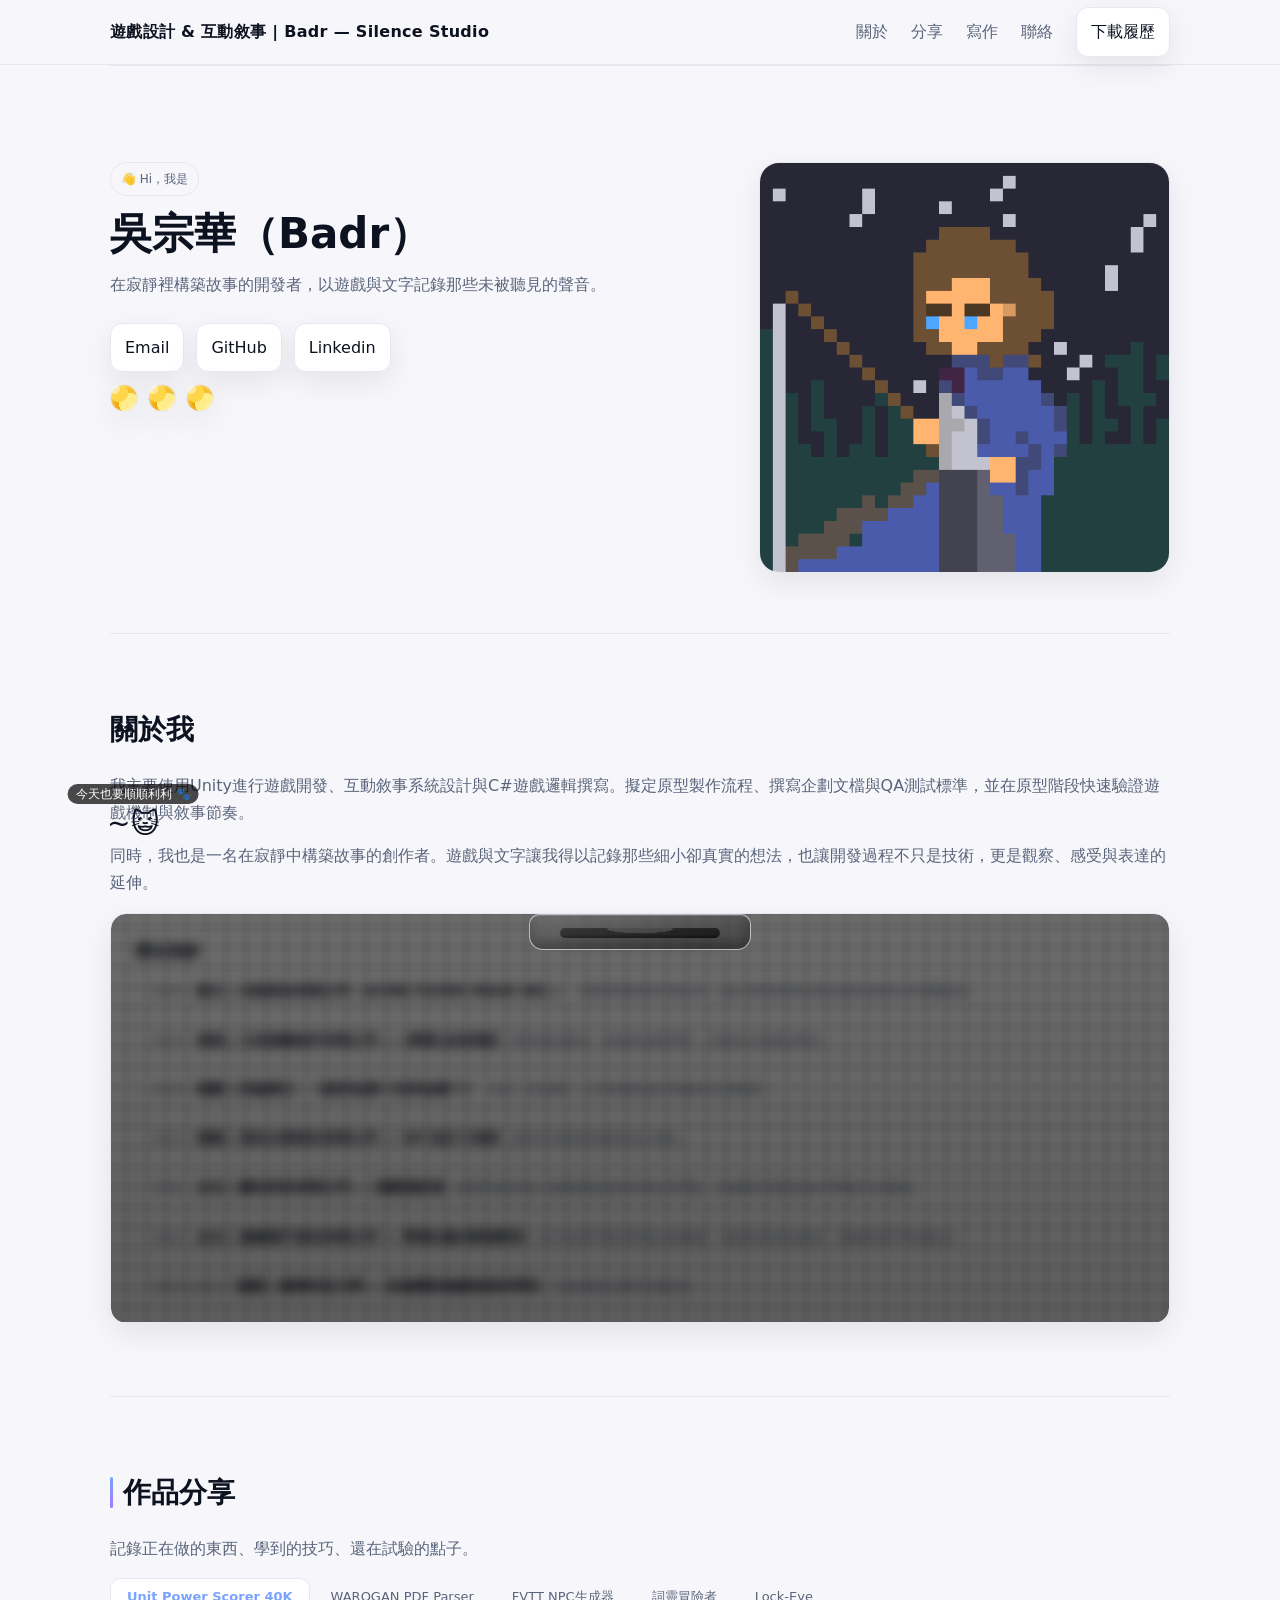
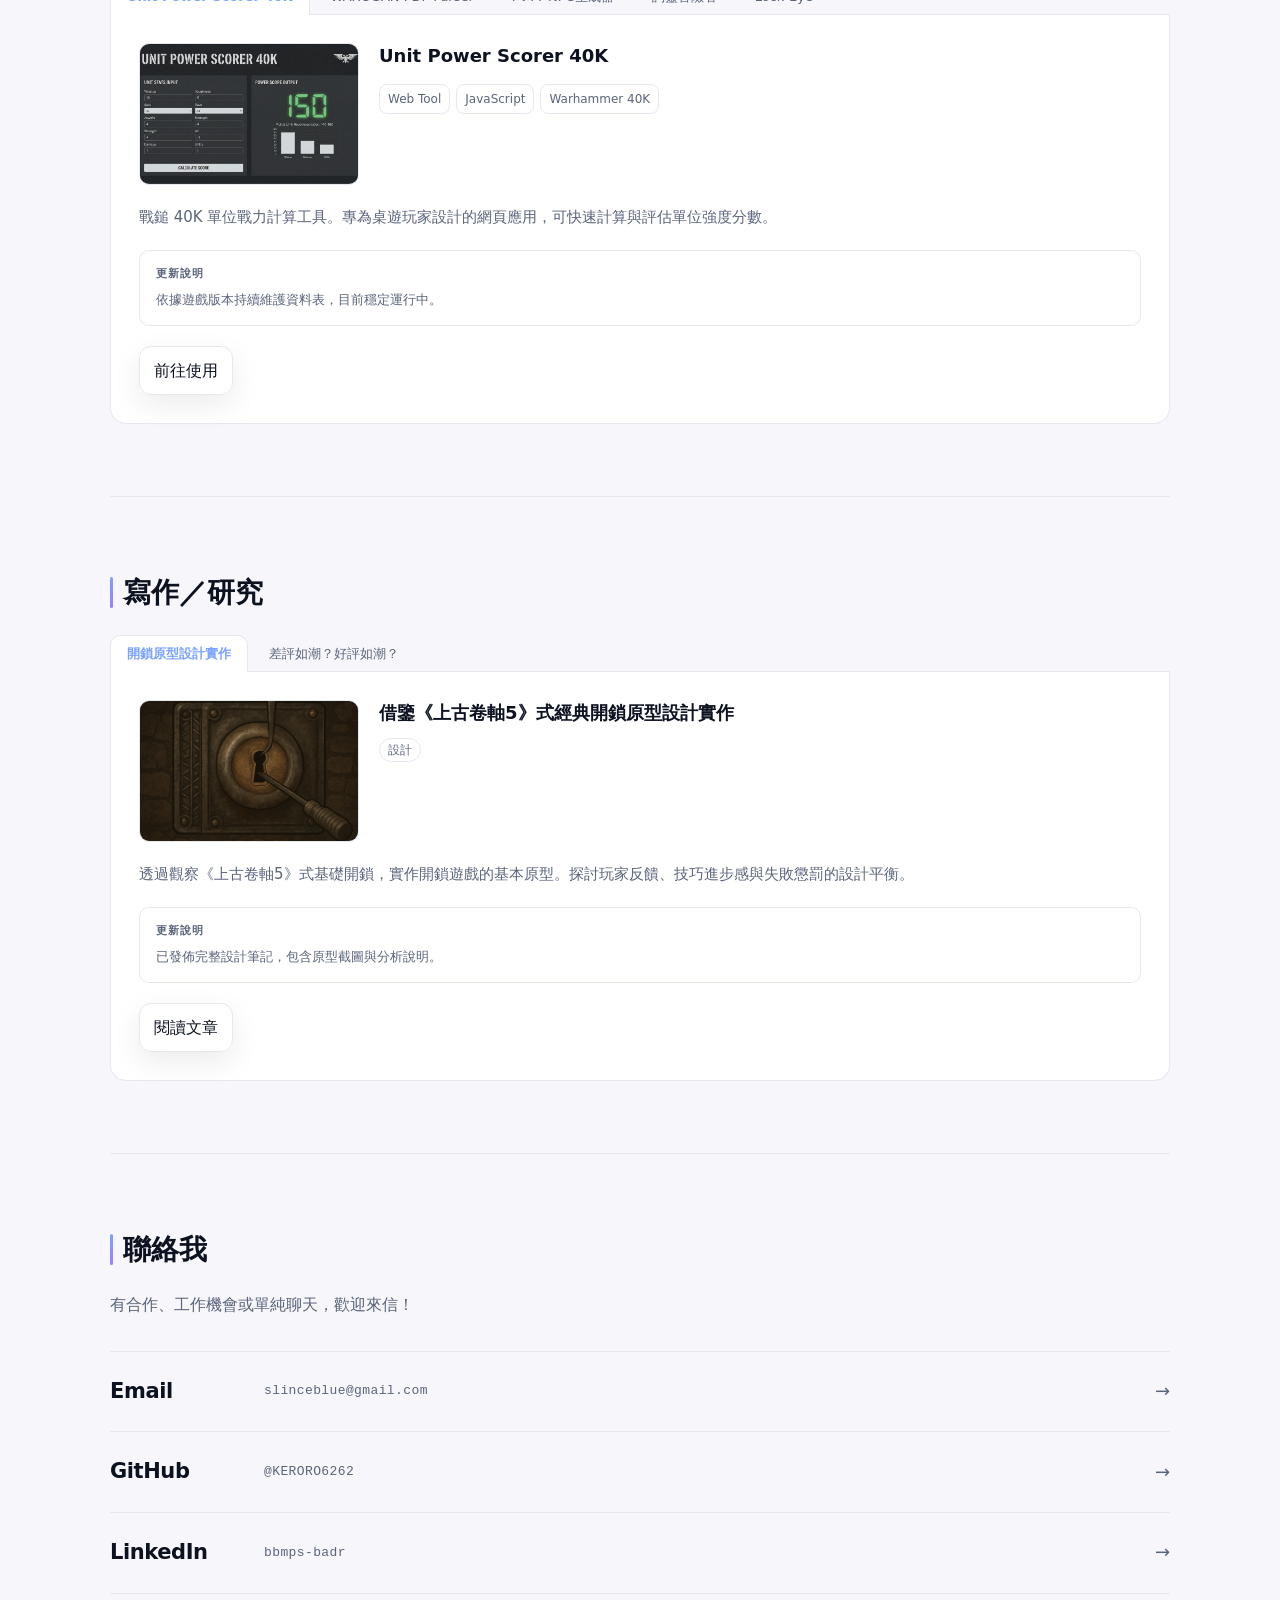
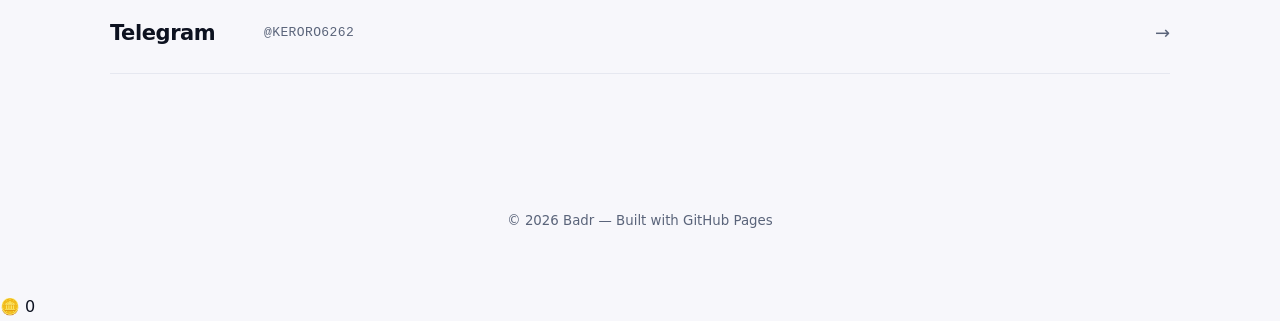
==== commit 1bf253c7: "調整HTML配置" ====
--- a/index.html
+++ b/index.html
@@ -192,114 +192,169 @@
       <h2>作品分享</h2>
       <p class="muted">記錄正在做的東西、學到的技巧、還在試驗的點子。</p>
 
-      <div class="list-pager" aria-label="清單分頁控制">
-        <button class="btn" data-pager="prev" aria-label="上一頁" disabled>↑</button>
-        <span class="muted" data-pager="status" aria-live="polite">1 / 1</span>
-        <button class="btn" data-pager="next" aria-label="下一頁" disabled>↓</button>
-      </div>
-
-      <div class="grid">
-
-        <article class="card">
-          <img src="./assets/img/sharing/banner.png" alt="戰鎚 40K 單位戰力計算工具"
-            style="width:100%; border-radius:12px; border:1px solid var(--border)">
-          <h3>Unit Power Scorer 40K</h3>
-          <p>戰鎚 40K 單位戰力計算工具。專為桌遊玩家設計的網頁應用，可快速計算與評估單位強度分數。</p>
-          <div>
-            <span class="chip">Web Tool</span>
-            <span class="chip">JavaScript</span>
-            <span class="chip">Warhammer 40K</span>
-          </div>
-          <p>
-            <a class="btn" href="https://keroro6262.github.io/unit-power-scorer-40k.github.io/" target="_blank"
-              rel="noopener">前往使用</a>
-          </p>
-        </article>
-
-        <article class="card">
+      <div class="tabs" role="tablist" aria-label="作品分享清單">
+        <button class="tab-btn" role="tab" aria-selected="true" aria-controls="sp-ups40k" id="tb-ups40k">Unit Power Scorer 40K</button>
+        <button class="tab-btn" role="tab" aria-selected="false" aria-controls="sp-warogan" id="tb-warogan">WAROGAN PDF Parser</button>
+        <button class="tab-btn" role="tab" aria-selected="false" aria-controls="sp-fvtt" id="tb-fvtt">FVTT NPC生成器</button>
+        <button class="tab-btn" role="tab" aria-selected="false" aria-controls="sp-lexad" id="tb-lexad">詞靈冒險者</button>
+        <button class="tab-btn" role="tab" aria-selected="false" aria-controls="sp-lockeye" id="tb-lockeye">Lock-Eye</button>
+      </div>
+
+      <div class="tab-panel is-active" id="sp-ups40k" role="tabpanel" aria-labelledby="tb-ups40k">
+        <div class="tab-panel-header">
+          <div class="tab-panel-cover">
+            <img src="./assets/img/sharing/banner.png" alt="戰鎚 40K 單位戰力計算工具">
+          </div>
+          <div class="tab-panel-meta">
+            <h3>Unit Power Scorer 40K</h3>
+            <div><span class="chip">Web Tool</span><span class="chip">JavaScript</span><span class="chip">Warhammer 40K</span></div>
+          </div>
+        </div>
+        <p class="tab-panel-desc">戰鎚 40K 單位戰力計算工具。專為桌遊玩家設計的網頁應用，可快速計算與評估單位強度分數。</p>
+        <div class="tab-update-box">
+          <strong>更新說明</strong>
+          <p>依據遊戲版本持續維護資料表，目前穩定運行中。</p>
+        </div>
+        <div class="tab-links">
+          <a class="btn" href="https://keroro6262.github.io/unit-power-scorer-40k.github.io/" target="_blank" rel="noopener">前往使用</a>
+        </div>
+      </div>
+
+      <div class="tab-panel" id="sp-warogan" role="tabpanel" aria-labelledby="tb-warogan">
+        <div class="tab-panel-meta">
           <h3>WAROGAN PDF Model Parser</h3>
-          <p>將 WAROGAN 匯出的戰鎚 40K 名冊 PDF 解析為可搜尋的結構化資料。支援雙視圖模式（群組／個別）、跨欄位搜尋，以及多格式匯出（JSON、CSV、HTML、表格複製）。完全在瀏覽器端執行，免安裝、免帳號。</p>
-          <div>
-            <span class="chip">Web Tool</span>
-            <span class="chip">JavaScript</span>
-            <span class="chip">Warhammer 40K</span>
-            <span class="chip">PDF Parser</span>
-          </div>
-          <p>
-            <a class="btn" href="https://keroro6262.github.io/40k-WAROGAN-PDF-Model-Parser/" target="_blank" rel="noopener">前往使用</a>
-            <a class="btn" href="https://github.com/KERORO6262/40k-WAROGAN-PDF-Model-Parser" target="_blank" rel="noopener">GitHub</a>
-          </p>
-        </article>
-
-        <article class="card">
-          <img src="./assets/img/sharing/fvttMod_dnd5e.png" alt="FVTT中DND5E的MOD: NPC生成器banner"
-            style="width:100%; border-radius:12px; border:1px solid var(--border)">
-          <h3>FVTT MOD：DND5E NPC生成器</h3>
-          <p>一個FoundryVTT模組，可快速生成帶有名字、背景、個性、怪癖、外觀、年齡與裝備的D&D 5e NPC。</p>
-          <div>
-            <span class="chip">FoundryVTT</span><span class="chip">js</span><span class="chip">MOD</span><span
-              class="chip">DND5E</span>
-          </div>
-          <p><a class="btn" href="https://github.com/KERORO6262/npc-generator-dnd5e-fvtt/" target="_blank"
-              rel="noopener">查看</a></p>
-        </article>
-
-        <article class="card">
-          <h3>詞靈冒險者(待填入)</h3>
-          <p>文字驅動Rogue-lite：以詞彙卡片與句子拼裝為核心戰鬥循環，模組化資料驅動。</p>
-          <div>
-            <span class="chip">Unity</span><span class="chip">C#</span><span class="chip">ScriptableObject</span>
-          </div>
-        </article>
-
-        <article class="card">
-          <h3>Lock-Eye / Chain-Break(待填入)</h3>
-          <p>2D 旋轉與連結機制的原型</p>
-          <div>
-            <span class="chip">Unity Physics2D</span><span class="chip">Events</span><span class="chip">Modular</span>
-          </div>
-        </article>
-
-      </div>
+          <div><span class="chip">Web Tool</span><span class="chip">JavaScript</span><span class="chip">Warhammer 40K</span><span class="chip">PDF Parser</span></div>
+        </div>
+        <p class="tab-panel-desc">將 WAROGAN 匯出的戰鎚 40K 名冊 PDF 解析為可搜尋的結構化資料。支援雙視圖模式（群組／個別）、跨欄位搜尋，以及多格式匯出（JSON、CSV、HTML、表格複製）。完全在瀏覽器端執行，免安裝、免帳號。</p>
+        <div class="tab-update-box">
+          <strong>更新說明</strong>
+          <p>持續修復 PDF 解析相容性問題，改善跨版本名冊的識別準確率。</p>
+        </div>
+        <div class="tab-links">
+          <a class="btn" href="https://keroro6262.github.io/40k-WAROGAN-PDF-Model-Parser/" target="_blank" rel="noopener">前往使用</a>
+          <a class="btn" href="https://github.com/KERORO6262/40k-WAROGAN-PDF-Model-Parser" target="_blank" rel="noopener">GitHub</a>
+        </div>
+      </div>
+
+      <div class="tab-panel" id="sp-fvtt" role="tabpanel" aria-labelledby="tb-fvtt">
+        <div class="tab-panel-header">
+          <div class="tab-panel-cover">
+            <img src="./assets/img/sharing/fvttMod_dnd5e.png" alt="FVTT中DND5E的MOD: NPC生成器banner">
+          </div>
+          <div class="tab-panel-meta">
+            <h3>FVTT MOD：DND5E NPC生成器</h3>
+            <div><span class="chip">FoundryVTT</span><span class="chip">JavaScript</span><span class="chip">MOD</span><span class="chip">DND5E</span></div>
+          </div>
+        </div>
+        <p class="tab-panel-desc">一個 FoundryVTT 模組，可快速生成帶有名字、背景、個性、怪癖、外觀、年齡與裝備的 D&D 5e NPC。</p>
+        <div class="tab-update-box">
+          <strong>更新說明</strong>
+          <p>目前以 GitHub 為主要發佈管道，歡迎提交 Issue 或 PR。</p>
+        </div>
+        <div class="tab-links">
+          <a class="btn" href="https://github.com/KERORO6262/npc-generator-dnd5e-fvtt/" target="_blank" rel="noopener">查看 GitHub</a>
+        </div>
+      </div>
+
+      <div class="tab-panel" id="sp-lexad" role="tabpanel" aria-labelledby="tb-lexad">
+        <div class="tab-panel-meta">
+          <h3>詞靈冒險者</h3>
+          <div><span class="chip">Unity</span><span class="chip">C#</span><span class="chip">ScriptableObject</span></div>
+        </div>
+        <p class="tab-panel-desc">文字驅動 Rogue-lite：以詞彙卡片與句子拼裝為核心戰鬥循環，模組化資料驅動。</p>
+        <div class="tab-update-box">
+          <strong>更新說明</strong>
+          <p>開發中，核心機制原型驗證階段。詳細連結待補充。</p>
+        </div>
+      </div>
+
+      <div class="tab-panel" id="sp-lockeye" role="tabpanel" aria-labelledby="tb-lockeye">
+        <div class="tab-panel-meta">
+          <h3>Lock-Eye / Chain-Break</h3>
+          <div><span class="chip">Unity Physics2D</span><span class="chip">Events</span><span class="chip">Modular</span></div>
+        </div>
+        <p class="tab-panel-desc">2D 旋轉與連結機制的原型，探索物理碰撞與模組化事件系統的整合可能性。</p>
+        <div class="tab-update-box">
+          <strong>更新說明</strong>
+          <p>原型階段，核心機制研究中。詳細連結待補充。</p>
+        </div>
+      </div>
+
     </section>
 
     <!-- Writing -->
     <section id="writing">
       <h2>寫作／研究</h2>
-      <div class="list-pager" aria-label="清單分頁控制">
-        <button class="btn" data-pager="prev" aria-label="上一頁" disabled>↑</button>
-        <span class="muted" data-pager="status" aria-live="polite">1 / 1</span>
-        <button class="btn" data-pager="next" aria-label="下一頁" disabled>↓</button>
-      </div>
-      <div class="grid">
-        <div class="card">
-          <span class="badge">設計</span>
-          <img src="./assets/img/writing/ES5_lock.png" alt="上古卷軸5開鎖分析圖"
-            style="width:100%; border-radius:12px; border:1px solid var(--border)">
-          <h3>借鑒《上古卷軸5》式經典開鎖原型設計實作</h3>
-          <p>透過觀察《上古卷軸5》式基礎開鎖，實作開鎖遊戲的基本原型</p>
-          <a class="btn" href="https://cedar-shield-b8c.notion.site/5-8955a4ea1e3c4a18852dcf68c373185d" target="_blank"
-            rel="noopener">閱讀</a>
-        </div>
-        <div class="card">
-          <span class="badge">文章</span>
+
+      <div class="tabs" role="tablist" aria-label="寫作與研究清單">
+        <button class="tab-btn" role="tab" aria-selected="true" aria-controls="wr-lockpick" id="tb-lockpick">開鎖原型設計實作</button>
+        <button class="tab-btn" role="tab" aria-selected="false" aria-controls="wr-review" id="tb-review">差評如潮？好評如潮？</button>
+      </div>
+
+      <div class="tab-panel is-active" id="wr-lockpick" role="tabpanel" aria-labelledby="tb-lockpick">
+        <div class="tab-panel-header">
+          <div class="tab-panel-cover">
+            <img src="./assets/img/writing/ES5_lock.png" alt="上古卷軸5開鎖分析圖">
+          </div>
+          <div class="tab-panel-meta">
+            <h3>借鑒《上古卷軸5》式經典開鎖原型設計實作</h3>
+            <div><span class="badge">設計</span></div>
+          </div>
+        </div>
+        <p class="tab-panel-desc">透過觀察《上古卷軸5》式基礎開鎖，實作開鎖遊戲的基本原型。探討玩家反饋、技巧進步感與失敗懲罰的設計平衡。</p>
+        <div class="tab-update-box">
+          <strong>更新說明</strong>
+          <p>已發佈完整設計筆記，包含原型截圖與分析說明。</p>
+        </div>
+        <div class="tab-links">
+          <a class="btn" href="https://cedar-shield-b8c.notion.site/5-8955a4ea1e3c4a18852dcf68c373185d" target="_blank" rel="noopener">閱讀文章</a>
+        </div>
+      </div>
+
+      <div class="tab-panel" id="wr-review" role="tabpanel" aria-labelledby="tb-review">
+        <div class="tab-panel-meta">
           <h3>差評如潮？好評如潮？</h3>
-          <p>為何簡中玩家總是喜歡批判開發者?</p>
-          <a class="btn" href="https://cedar-shield-b8c.notion.site/e3e25c94493c420dbcb405ee73586998?pvs=74"
-            target="_blank" rel="noopener">閱讀</a>
-        </div>
-      </div>
+          <div><span class="badge">文章</span></div>
+        </div>
+        <p class="tab-panel-desc">為何簡中玩家總是喜歡批判開發者？以《活俠傳》上市初期的負評現象為例，分析社群動態與評論文化。</p>
+        <div class="tab-update-box">
+          <strong>更新說明</strong>
+          <p>基於 2024 年觀察撰寫，已在 Notion 發佈完整評論文。</p>
+        </div>
+        <div class="tab-links">
+          <a class="btn" href="https://cedar-shield-b8c.notion.site/e3e25c94493c420dbcb405ee73586998?pvs=74" target="_blank" rel="noopener">閱讀文章</a>
+        </div>
+      </div>
+
     </section>
 
     <!-- Contact -->
     <section id="contact">
       <h2>聯絡我</h2>
       <p class="muted">有合作、工作機會或單純聊天，歡迎來信！</p>
-      <p>
-        <a class="btn" href="mailto:slinceblue@gmail.com">slinceblue@gmail.com</a>
-        <a class="btn" href="https://github.com/KERORO6262" target="_blank" rel="noopener">@GitHub</a>
-        <a class="btn" href="https://t.me/KERORO6262" target="_blank" rel="noopener">Telegram</a>
-      </p>
+      
+      <div class="contact-list">
+        <a class="contact-row" href="mailto:slinceblue@gmail.com">
+          <span class="contact-platform">Email</span>
+          <span class="contact-handle">slinceblue@gmail.com</span>
+          <span class="contact-arrow">→</span>
+        </a>
+        <a class="contact-row" href="https://github.com/KERORO6262" target="_blank" rel="noopener">
+          <span class="contact-platform">GitHub</span>
+          <span class="contact-handle">@KERORO6262</span>
+          <span class="contact-arrow">→</span>
+        </a>
+        <a class="contact-row" href="https://linkedin.com/in/bbmps-badr" target="_blank" rel="noopener">
+          <span class="contact-platform">LinkedIn</span>
+          <span class="contact-handle">bbmps-badr</span>
+          <span class="contact-arrow">→</span>
+        </a>
+        <a class="contact-row" href="https://t.me/KERORO6262" target="_blank" rel="noopener">
+          <span class="contact-platform">Telegram</span>
+          <span class="contact-handle">@KERORO6262</span>
+          <span class="contact-arrow">→</span>
+        </a>
+      </div>
     </section>
   </main>
 
--- a/assets/css/components.css
+++ b/assets/css/components.css
@@ -26,17 +26,212 @@
   background: var(--card);
   border: 1px solid var(--border);
   border-radius: 16px;
-  padding: 18px;
+  padding: 24px;
   box-shadow: var(--shadow);
+  transition: transform 0.3s cubic-bezier(0.25, 0.8, 0.25, 1), box-shadow 0.3s cubic-bezier(0.25, 0.8, 0.25, 1), border-color 0.3s ease;
+  display: flex;
+  flex-direction: column;
+  position: relative;
+  overflow: hidden;
+}
+
+.card:hover {
+  transform: translateY(-4px);
+  box-shadow: 0 16px 32px rgba(0, 0, 0, 0.25);
+  border-color: color-mix(in srgb, var(--brand) 50%, var(--border));
+}
+
+@media (prefers-color-scheme: light) {
+  .card:hover {
+    box-shadow: 0 16px 32px rgba(0, 0, 0, 0.1);
+  }
 }
 
 .card h3 {
-  margin: 6px 0 6px;
+  margin: 0 0 12px;
+  font-size: 20px;
+  line-height: 1.4;
+  font-weight: 700;
+}
+
+.card p {
+  margin: 0 0 16px;
+  color: var(--muted);
+  line-height: 1.6;
+  flex-grow: 1;
+}
+
+/* Card Image Wrapper */
+.card-img-wrapper {
+  margin: -24px -24px 20px -24px;
+  overflow: hidden;
+  border-bottom: 1px solid var(--border);
+  background: var(--bg);
+}
+
+.card-img-wrapper img {
+  width: 100%;
+  height: 220px;
+  object-fit: cover;
+  display: block;
+  transition: transform 0.6s cubic-bezier(0.25, 0.8, 0.25, 1);
+}
+
+.card:hover .card-img-wrapper img {
+  transform: scale(1.05);
+}
+
+.card-actions {
+  display: flex;
+  gap: 20px;
+  flex-wrap: wrap;
+  margin-top: auto;
+  padding-top: 16px;
+  border-top: 1px solid var(--border);
+}
+
+/* Slim editorial text links — override chunky .btn inside card-actions */
+.card-actions .btn {
+  padding: 0;
+  border: none;
+  border-radius: 0;
+  background: none;
+  box-shadow: none;
+  font-size: 11px;
+  font-weight: 600;
+  letter-spacing: 0.1em;
+  text-transform: uppercase;
+  color: var(--muted);
+  gap: 0;
+  transition: color 0.2s ease;
+}
+
+.card-actions .btn::after {
+  content: '→';
+  display: inline-block;
+  margin-left: 6px;
+  transition: transform 0.25s ease;
+}
+
+.card-actions .btn:hover {
+  color: var(--brand);
+  transform: none;
+}
+
+.card-actions .btn:hover::after {
+  transform: translateX(5px);
+}
+
+/* Contact Grid (legacy — kept for fallback) */
+.contact-grid {
+  display: grid;
+  grid-template-columns: repeat(auto-fit, minmax(200px, 1fr));
+  gap: 16px;
+  margin-top: 24px;
+}
+
+/* =====================================================
+   聯絡我 — Editorial Row Style
+====================================================== */
+.contact-list {
+  margin-top: 32px;
+}
+
+.contact-row {
+  display: flex;
+  align-items: center;
+  padding: 22px 0;
+  border-bottom: 1px solid var(--border);
+  text-decoration: none;
+  color: var(--text);
+  gap: 24px;
+  position: relative;
+  overflow: hidden;
+  transition: padding-left 0.22s ease;
+}
+
+.contact-row:first-child {
+  border-top: 1px solid var(--border);
+}
+
+.contact-row::before {
+  content: '';
+  position: absolute;
+  left: 0;
+  top: 50%;
+  transform: translateY(-50%);
+  width: 2px;
+  height: 0%;
+  background: linear-gradient(180deg, var(--brand), var(--brand-2));
+  border-radius: 1px;
+  transition: height 0.22s ease;
+}
+
+.contact-row:hover {
+  padding-left: 14px;
+}
+
+.contact-row:hover::before {
+  height: 60%;
+}
+
+.contact-platform {
+  font-size: 21px;
+  font-weight: 700;
+  min-width: 130px;
+  letter-spacing: -0.02em;
+  transition: color 0.2s ease;
+}
+
+.contact-handle {
+  flex: 1;
+  font-size: 13px;
+  color: var(--muted);
+  font-family: ui-monospace, 'SF Mono', 'Fira Code', monospace;
+  letter-spacing: 0.03em;
+  transition: color 0.2s ease;
+}
+
+.contact-arrow {
   font-size: 18px;
-}
-
-.card p {
-  margin: 0 0 10px;
+  color: var(--muted);
+  flex-shrink: 0;
+  transition: transform 0.25s ease, color 0.2s ease;
+}
+
+.contact-row:hover .contact-platform {
+  color: var(--brand);
+}
+
+.contact-row:hover .contact-handle {
+  color: var(--text);
+}
+
+.contact-row:hover .contact-arrow {
+  transform: translateX(8px);
+  color: var(--brand);
+}
+
+/* =====================================================
+   Section 標題 Accent Bar — 分享 / 寫作 / 聯絡
+====================================================== */
+#sharing h2,
+#writing h2,
+#contact h2 {
+  display: flex;
+  align-items: center;
+  gap: 10px;
+}
+
+#sharing h2::before,
+#writing h2::before,
+#contact h2::before {
+  content: '';
+  width: 3px;
+  height: 1.1em;
+  background: linear-gradient(180deg, var(--brand), var(--brand-2));
+  border-radius: 2px;
+  flex-shrink: 0;
 }
 
 /* Badge & Chip */
@@ -70,13 +265,39 @@
 .list-pager {
   display: flex;
   align-items: center;
-  gap: 8px;
-  margin-bottom: 8px;
+  gap: 10px;
+  margin-bottom: 16px;
+}
+
+.list-pager .btn {
+  width: 28px;
+  height: 28px;
+  padding: 0;
+  border-radius: 50%;
+  justify-content: center;
+  font-size: 13px;
+  background: transparent;
+  box-shadow: none;
+  color: var(--muted);
+}
+
+.list-pager .btn:hover:not([disabled]) {
+  background: var(--brand);
+  color: var(--bg);
+  border-color: var(--brand);
+  transform: none;
+  box-shadow: 0 0 12px color-mix(in srgb, var(--brand) 50%, transparent);
 }
 
 .list-pager .btn[disabled] {
-  opacity: .5;
+  opacity: .35;
   cursor: not-allowed;
+}
+
+.list-pager [data-pager="status"] {
+  font-size: 11px;
+  letter-spacing: 0.1em;
+  font-variant-numeric: tabular-nums;
 }
 
 /* 對被 JS 管控分頁的區塊加上視覺限制（避免整串滑動） */
@@ -103,3 +324,153 @@
     display: none;
   }
 }
+
+/* =====================================================
+   頁籤 (Tabs) — 作品分享 / 寫作研究
+====================================================== */
+.tabs {
+  display: flex;
+  flex-wrap: wrap;
+  gap: 4px;
+  border-bottom: 1px solid var(--border);
+  margin-bottom: 0;
+}
+
+.tab-btn {
+  padding: 9px 16px;
+  border: 1px solid transparent;
+  border-bottom: none;
+  border-radius: 10px 10px 0 0;
+  background: transparent;
+  color: var(--muted);
+  font-size: 13px;
+  font-weight: 500;
+  cursor: pointer;
+  font-family: inherit;
+  white-space: nowrap;
+  margin-bottom: -1px;
+  position: relative;
+  transition: background 0.18s, color 0.18s, border-color 0.18s;
+}
+
+.tab-btn:hover {
+  color: var(--text);
+  background: var(--bg-soft);
+}
+
+.tab-btn[aria-selected="true"] {
+  background: var(--card);
+  color: var(--brand);
+  border-color: var(--border);
+  border-bottom-color: var(--card);
+  font-weight: 600;
+  z-index: 1;
+}
+
+.tab-panel {
+  display: none;
+  background: var(--card);
+  border: 1px solid var(--border);
+  border-top: none;
+  border-radius: 0 0 16px 16px;
+  padding: 28px;
+  animation: tabFadeIn 0.2s ease;
+}
+
+@keyframes tabFadeIn {
+  from { opacity: 0; transform: translateY(4px); }
+  to   { opacity: 1; transform: translateY(0); }
+}
+
+.tab-panel.is-active {
+  display: block;
+}
+
+.tab-panel-header {
+  display: flex;
+  gap: 20px;
+  margin-bottom: 20px;
+}
+
+.tab-panel-cover {
+  width: 220px;
+  flex-shrink: 0;
+  border-radius: 10px;
+  overflow: hidden;
+  border: 1px solid var(--border);
+  background: var(--bg);
+}
+
+.tab-panel-cover img {
+  width: 100%;
+  height: 140px;
+  object-fit: cover;
+  display: block;
+}
+
+.tab-panel-meta {
+  flex: 1;
+}
+
+.tab-panel-meta h3 {
+  font-size: 18px;
+  font-weight: 700;
+  margin: 0 0 10px;
+  line-height: 1.4;
+}
+
+.tab-panel-desc {
+  color: var(--muted);
+  line-height: 1.7;
+  margin: 0 0 20px;
+  font-size: 15px;
+}
+
+.tab-update-box {
+  padding: 14px 16px;
+  background: var(--bg-soft);
+  border-radius: 10px;
+  border: 1px solid var(--border);
+  margin-bottom: 20px;
+}
+
+.tab-update-box strong {
+  display: block;
+  font-size: 11px;
+  letter-spacing: 0.1em;
+  text-transform: uppercase;
+  color: var(--muted);
+  margin-bottom: 6px;
+}
+
+.tab-update-box p {
+  color: var(--muted);
+  font-size: 13px;
+  line-height: 1.6;
+  margin: 0;
+}
+
+.tab-links {
+  display: flex;
+  gap: 12px;
+  flex-wrap: wrap;
+}
+
+@media (max-width: 640px) {
+  .tab-btn {
+    font-size: 12px;
+    padding: 8px 10px;
+  }
+
+  .tab-panel {
+    padding: 20px 16px;
+  }
+
+  .tab-panel-header {
+    flex-direction: column;
+  }
+
+  .tab-panel-cover {
+    width: 100%;
+  }
+}
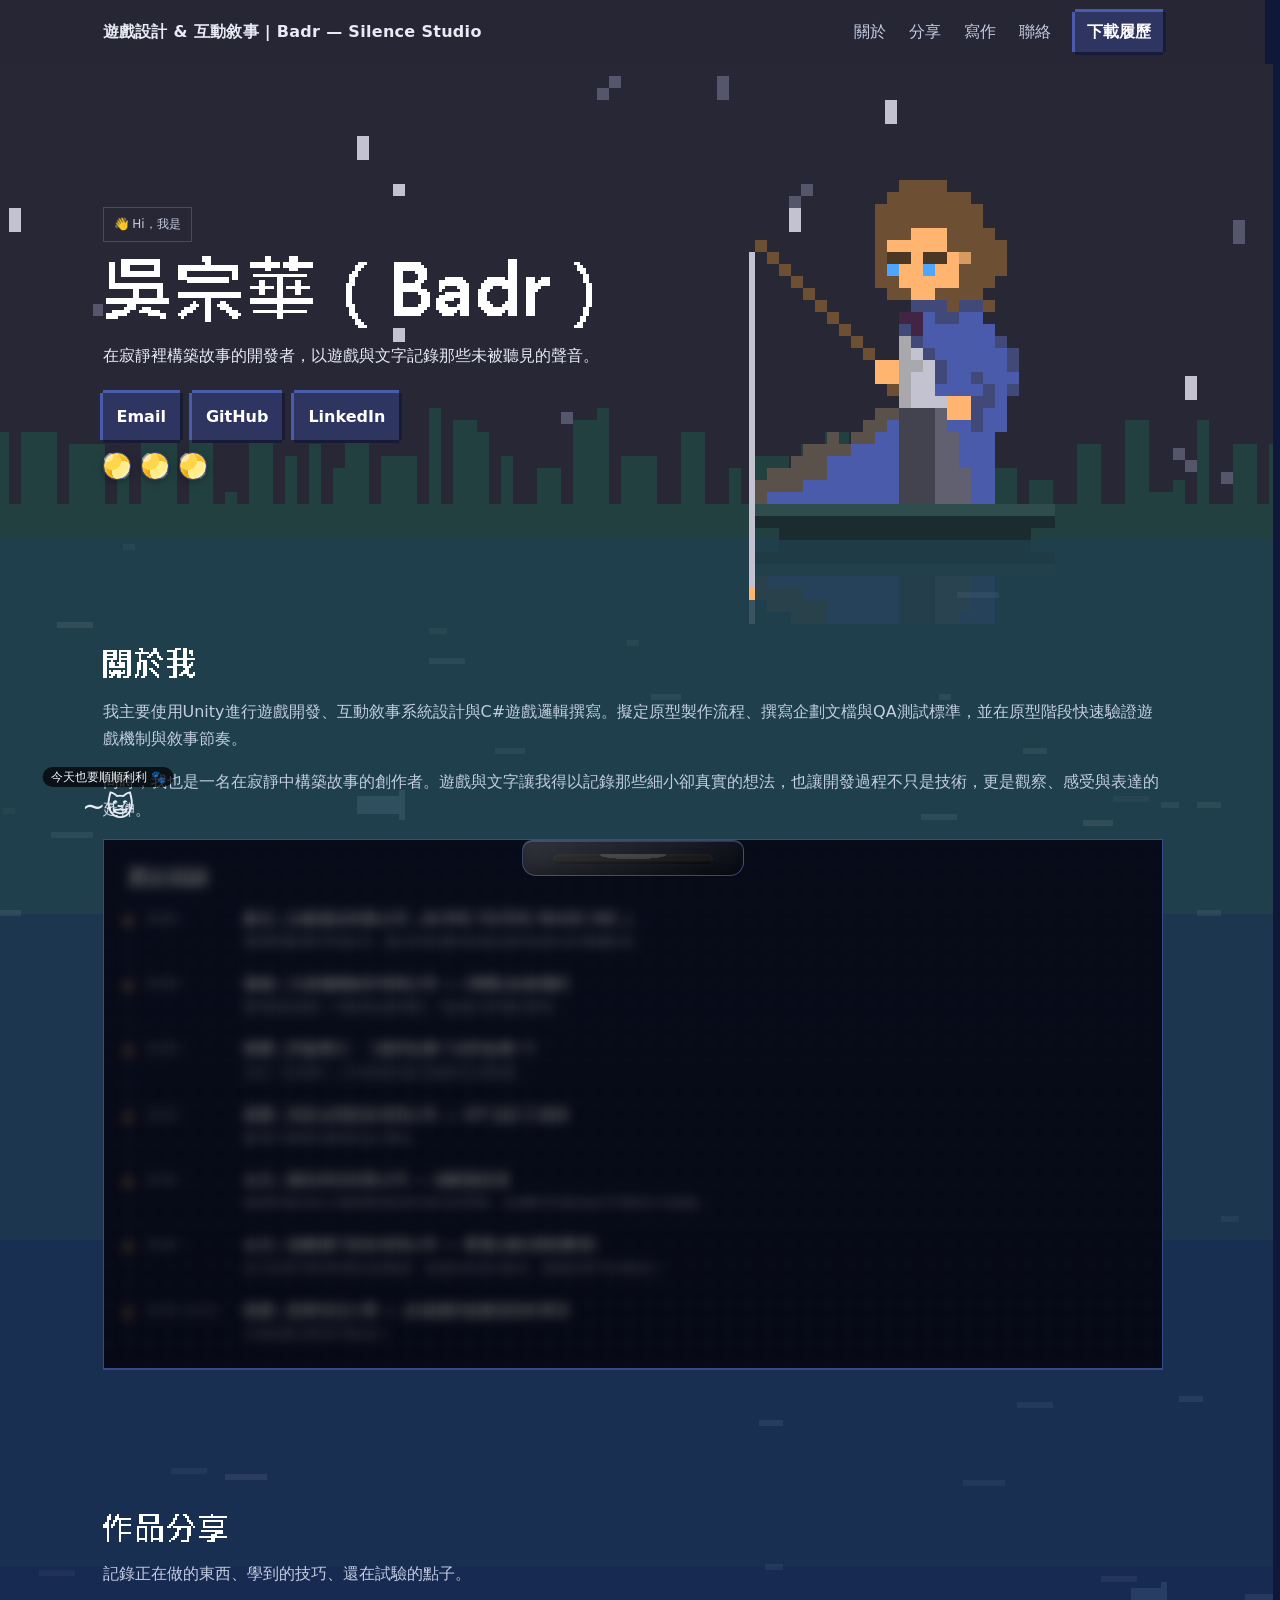
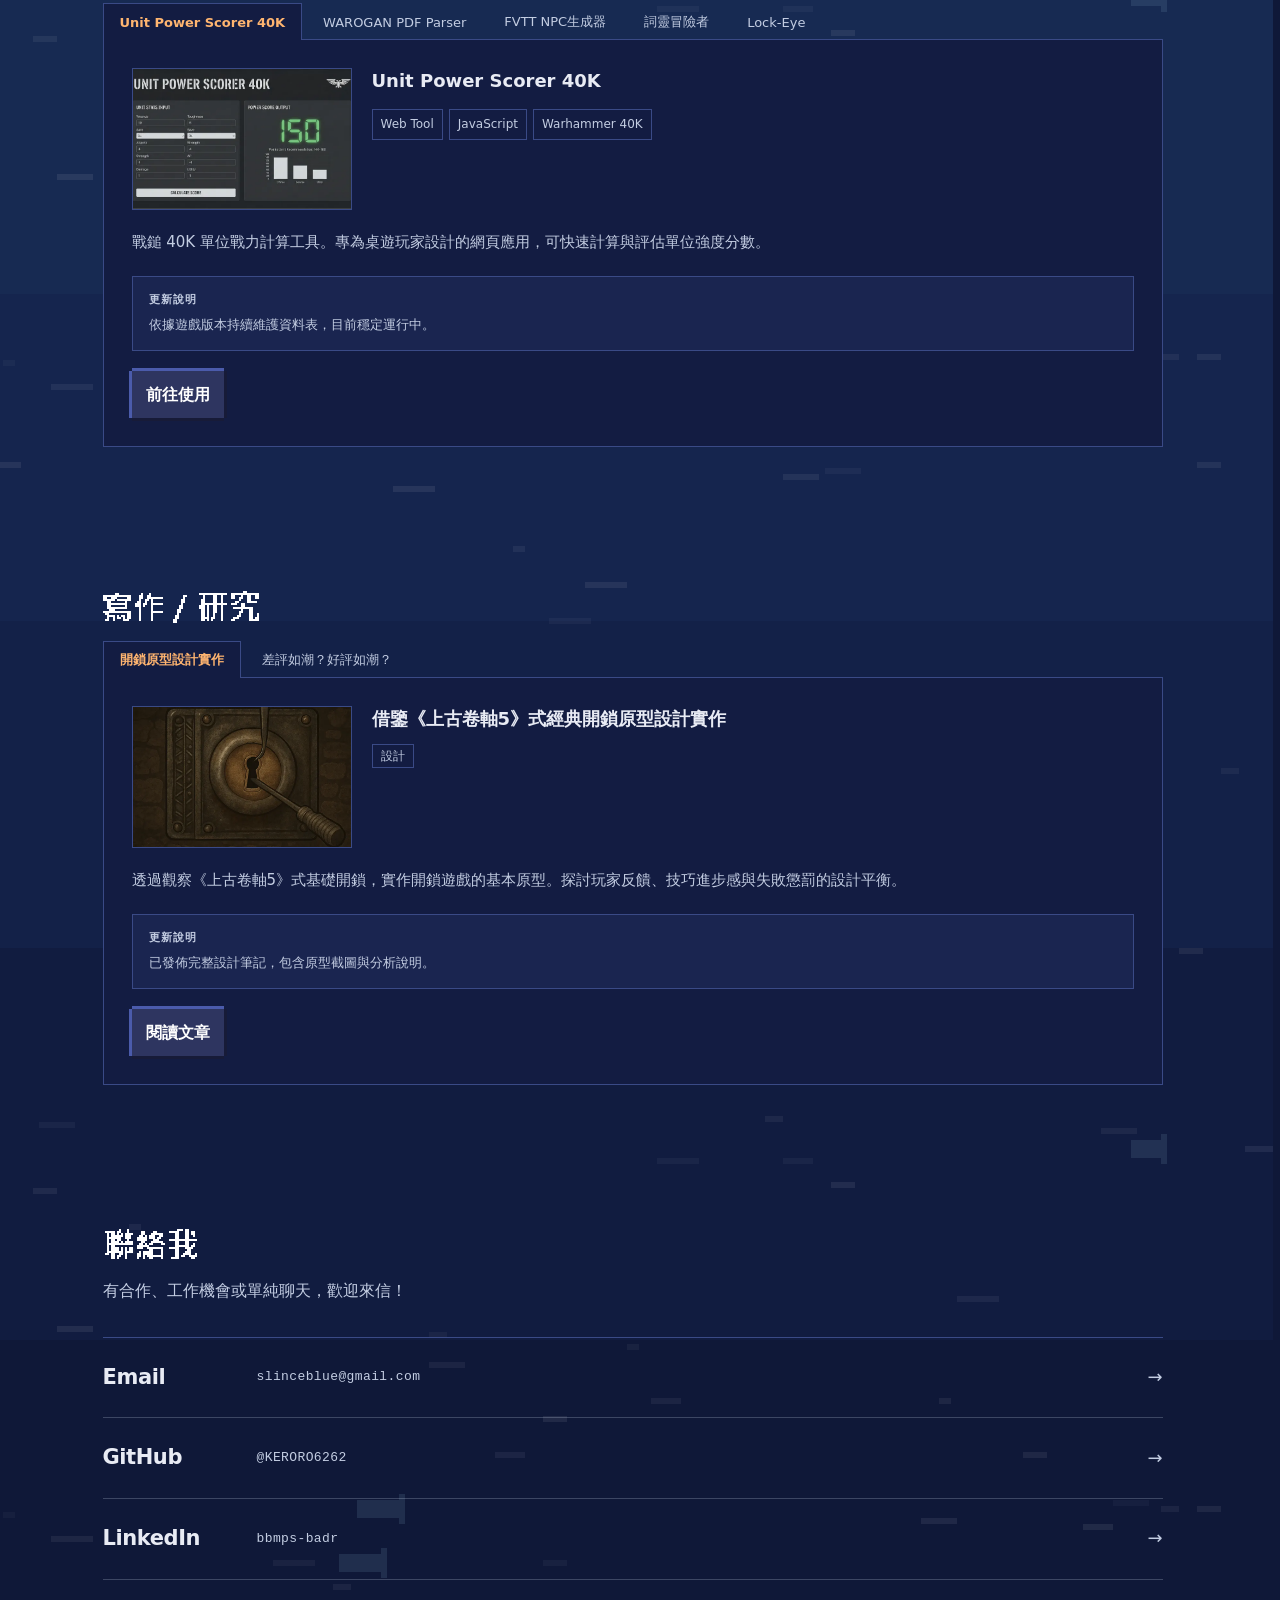
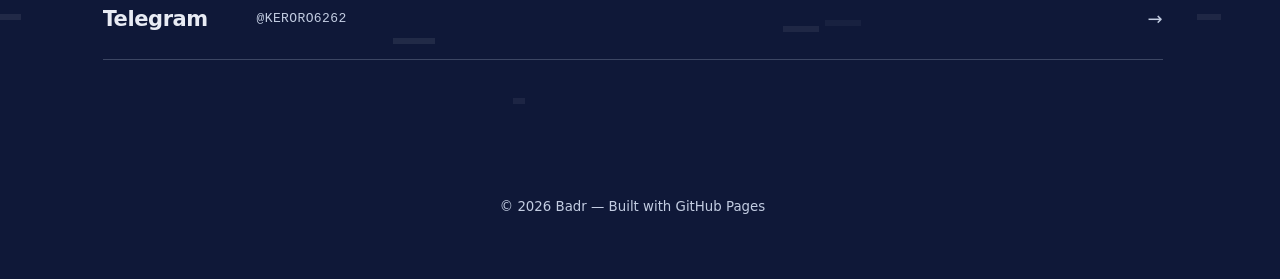
==== commit 73adae16: "改版為夜釣湖畔場景，並改善效能與無障礙 視覺 - 人物去背站進場景，天空、樹林、湖水使用與人物相同的像素大小 - 標題改為像素字圖片，整頁固定夜色，移除淺色模式 - 素材由 tools/make_sc" ====
--- a/index.html
+++ b/index.html
@@ -7,19 +7,27 @@
   <meta name="viewport" content="width=device-width, initial-scale=1">
   <title>遊戲設計 & 互動敘事 | Badr — Silence Studio</title>
   <meta name="description" content="互動敘事、遊戲企劃與 QA。展示個人作品、技術研究、系統設計與開發筆記。">
-  <meta name="color-scheme" content="light dark">
+  <meta name="color-scheme" content="dark">
+  <meta name="theme-color" content="#272736">
+  <link rel="canonical" href="https://keroro6262.github.io/">
   <!-- Open Graph -->
   <meta property="og:type" content="website">
+  <meta property="og:locale" content="zh_TW">
+  <meta property="og:site_name" content="Silence Studio">
   <meta property="og:title" content="遊戲設計 & 互動敘事 | Badr — Silence Studio">
   <meta property="og:description" content="互動敘事、遊戲企劃與 QA。展示個人作品、技術研究、系統設計與開發筆記。">
-  <meta property="og:image" content="/assets/og-image.jpg">
-  <meta property="og:url" content="https://KERORO6262.github.io/">
+  <meta property="og:image" content="https://keroro6262.github.io/assets/og-image.jpg">
+  <meta property="og:image:width" content="1200">
+  <meta property="og:image:height" content="630">
+  <meta property="og:image:alt" content="吳宗華（Badr）的像素頭像與個人簡介">
+  <meta property="og:url" content="https://keroro6262.github.io/">
   <!-- Twitter -->
   <meta name="twitter:card" content="summary_large_image">
   <meta name="twitter:title" content="遊戲設計 & 互動敘事 | Badr — Silence Studio">
   <meta name="twitter:description" content="互動敘事、遊戲企劃與 QA。展示個人作品、技術研究、系統設計與開發筆記。">
-  <meta name="twitter:image" content="/assets/og-image.jpg">
-  <link rel="icon" href="./assets/img/favicon.ico">
+  <meta name="twitter:image" content="https://keroro6262.github.io/assets/og-image.jpg">
+  <link rel="icon" href="./assets/img/favicon.ico" sizes="48x48">
+  <link rel="apple-touch-icon" href="./assets/img/apple-touch-icon.png">
   <!-- CSS order matters -->
   <!-- ① 主題變數（色票、陰影、共用 token；深/淺色模式） -->
   <link rel="stylesheet" href="./assets/css/theme.css">
@@ -29,6 +37,8 @@
   <link rel="stylesheet" href="./assets/css/layout.css">
   <!-- ④ 元件層（.btn、.card、.badge、.chip、.photo 等可重用 UI） -->
   <link rel="stylesheet" href="./assets/css/components.css">
+  <!-- ⑤ 特色模組：夜釣湖畔場景（天空、樹林、湖水、岸邊的人物） -->
+  <link rel="stylesheet" href="./assets/css/features/scene.css">
   <!-- ⑤ 特色模組：硬幣互動（閃爍/浮動/收集狀態） -->
   <link rel="stylesheet" href="./assets/css/features/coin.css">
   <!-- ⑤ 特色模組：釣魚（釣魚的互動繪製） -->
@@ -43,6 +53,7 @@
   <link rel="stylesheet" href="./assets/css/features/cat.css">
   <!-- ⑥ 響應式（共用斷點：Hero 改單欄、卡片跨欄等） -->
   <link rel="stylesheet" href="./assets/css/responsive.css">
+  <noscript><style>.mosaic-cover, .mosaic-guard, .coin-row { display: none; }</style></noscript>
 
   <!-- Google tag (gtag.js) -->
   <script async src="https://www.googletagmanager.com/gtag/js?id=G-SJJLC4XGHE"></script>
@@ -56,11 +67,12 @@
 </head>
 
 <body>
+  <a class="skip-link" href="#top" data-cat-ignore>跳到主要內容</a>
   <header>
     <div class="container nav">
       <div class="brand"><a href="#top">遊戲設計 & 互動敘事 | Badr — Silence Studio</a></div>
-      <button class="nav-toggle" aria-label="開啟選單" aria-expanded="false">☰</button>
-      <nav>
+      <button class="nav-toggle" type="button" aria-label="開啟選單" aria-expanded="false" aria-controls="siteNav">☰</button>
+      <nav id="siteNav" aria-label="主要導覽">
         <a href="#about">關於</a>
         <a href="#sharing">分享</a>
         <a href="#writing">寫作</a>
@@ -70,40 +82,42 @@
     </div>
   </header>
 
-  <main id="top" class="container">
+  <main id="top" class="container" tabindex="-1">
     <!-- Hero / Intro -->
     <section class="hero">
       <div class="hero-grid">
         <div>
           <span class="tag">👋 Hi，我是</span>
-          <h1 class="title">吳宗華（Badr）</h1>
+          <h1 class="title" data-cat-ignore><img src="assets/img/scene/h-name.png" width="489" height="72" alt="吳宗華（Badr）"></h1>
           <p class="subtitle">在寂靜裡構築故事的開發者，以遊戲與文字記錄那些未被聽見的聲音。</p>
           <div class="cta">
             <a class="btn" href="mailto:slinceblue@gmail.com">Email</a>
             <a class="btn" href="https://github.com/KERORO6262" target="_blank" rel="noopener">GitHub</a>
-            <a class="btn" href="https://linkedin.com/in/bbmps-badr" target="_blank" rel="noopener">Linkedin</a>
-          </div>
-          <div class="coin-row" aria-label="可收集硬幣">
+            <a class="btn" href="https://linkedin.com/in/bbmps-badr" target="_blank" rel="noopener">LinkedIn</a>
+          </div>
+          <div class="coin-row" role="group" aria-label="可收集硬幣">
             <button class="coin" aria-label="收集硬幣 1" data-coin></button>
             <button class="coin" aria-label="收集硬幣 2" data-coin></button>
             <button class="coin" aria-label="收集硬幣 3" data-coin></button>
           </div>
-          <div class="stat-row" aria-live="polite" style="margin-top:8px; display:flex; gap:8px;">
-            <span class="chip" id="fishCount" title="漁獲數量">🐟 0</span>
-            <span class="chip" id="trashCount" title="釣上的垃圾數">🗑️ 0</span>
+          <div class="stat-row" data-cat-ignore>
+            <button class="chip" id="fishCount" type="button" title="點我餵食（每次消耗 1 🐟，恢復體力 +5）">🐟 0</button>
+            <button class="chip" id="trashCount" type="button" title="點我出售垃圾（每個 3💰）">🗑️ 0</button>
+            <button class="chip inv-chip" id="invCount" type="button" title="點我打開儲物欄" aria-haspopup="dialog">🎒 0</button>
+            <button class="chip shop-money" id="moneyCount" type="button" title="點我打開商店" aria-haspopup="dialog" aria-expanded="false">💰 0</button>
           </div>
         </div>
 
         <div class="photo">
-          <!-- 建議 800×600 ~ 1200×900 -->
-          <img id="avatar" src="assets/img/avatar.png" alt="Badr's Representative photos" style="cursor:pointer;">
+          <img id="avatar" src="assets/img/scene/figure.png" width="64" height="70" fetchpriority="high"
+               role="button" tabindex="0" alt="Badr 的像素人像：夜裡站在湖邊釣魚的人。按下開始釣魚小遊戲，再按一次收竿">
         </div>
       </div>
     </section>
 
     <!-- About -->
     <section id="about">
-      <h2>關於我</h2>
+      <h2 data-cat-ignore><img src="assets/img/scene/h-about.png" width="94" height="32" alt="關於我"></h2>
       <p class="muted">
         我主要使用Unity進行遊戲開發、互動敘事系統設計與C#遊戲邏輯撰寫。擬定原型製作流程、撰寫企劃文檔與QA測試標準，並在原型階段快速驗證遊戲機制與敘事節奏。
       </p>
@@ -113,11 +127,11 @@
       <div class="grid">
         <div class="card" style="grid-column:span 12">
           <!-- 馬賽克遮罩（可互動解鎖） -->
-          <div class="mosaic-cover" id="mosaicCover" role="button" aria-label="解鎖覆蓋層"></div>
+          <button class="mosaic-cover" id="mosaicCover" type="button" data-cat-ignore aria-label="投入硬幣，揭開被遮住的經歷"></button>
           <!-- 透明互動防護層：覆蓋整張卡片，阻擋選取/拖曳/複製 -->
           <div class="mosaic-guard" id="mosaicGuard" aria-hidden="true"></div>
           <!-- 你想直接用原始碼查看我也是沒辦法阻止你啦 -->
-          <strong>歷史痕跡</strong>
+          <h3>歷史痕跡</h3>
           <div class="timeline compact" role="list" aria-label="工作與學習里程">
             <!-- 每個節點一個 .tl-item；用 time 搭配 datetime 便於機器理解 -->
             <article class="tl-item" role="listitem">
@@ -189,21 +203,21 @@
 
     <!-- Projects -->
     <section id="sharing">
-      <h2>作品分享</h2>
+      <h2 data-cat-ignore><img src="assets/img/scene/h-sharing.png" width="126" height="28" alt="作品分享"></h2>
       <p class="muted">記錄正在做的東西、學到的技巧、還在試驗的點子。</p>
 
       <div class="tabs" role="tablist" aria-label="作品分享清單">
-        <button class="tab-btn" role="tab" aria-selected="true" aria-controls="sp-ups40k" id="tb-ups40k">Unit Power Scorer 40K</button>
-        <button class="tab-btn" role="tab" aria-selected="false" aria-controls="sp-warogan" id="tb-warogan">WAROGAN PDF Parser</button>
-        <button class="tab-btn" role="tab" aria-selected="false" aria-controls="sp-fvtt" id="tb-fvtt">FVTT NPC生成器</button>
-        <button class="tab-btn" role="tab" aria-selected="false" aria-controls="sp-lexad" id="tb-lexad">詞靈冒險者</button>
-        <button class="tab-btn" role="tab" aria-selected="false" aria-controls="sp-lockeye" id="tb-lockeye">Lock-Eye</button>
-      </div>
-
-      <div class="tab-panel is-active" id="sp-ups40k" role="tabpanel" aria-labelledby="tb-ups40k">
+        <button class="tab-btn" type="button" role="tab" aria-selected="true" aria-controls="sp-ups40k" id="tb-ups40k">Unit Power Scorer 40K</button>
+        <button class="tab-btn" type="button" role="tab" tabindex="-1" aria-selected="false" aria-controls="sp-warogan" id="tb-warogan">WAROGAN PDF Parser</button>
+        <button class="tab-btn" type="button" role="tab" tabindex="-1" aria-selected="false" aria-controls="sp-fvtt" id="tb-fvtt">FVTT NPC生成器</button>
+        <button class="tab-btn" type="button" role="tab" tabindex="-1" aria-selected="false" aria-controls="sp-lexad" id="tb-lexad">詞靈冒險者</button>
+        <button class="tab-btn" type="button" role="tab" tabindex="-1" aria-selected="false" aria-controls="sp-lockeye" id="tb-lockeye">Lock-Eye</button>
+      </div>
+
+      <div class="tab-panel is-active" id="sp-ups40k" role="tabpanel" tabindex="0" aria-labelledby="tb-ups40k">
         <div class="tab-panel-header">
           <div class="tab-panel-cover">
-            <img src="./assets/img/sharing/banner.png" alt="戰鎚 40K 單位戰力計算工具">
+            <img src="./assets/img/sharing/banner.webp" width="800" height="436" loading="lazy" decoding="async" alt="戰鎚 40K 單位戰力計算工具">
           </div>
           <div class="tab-panel-meta">
             <h3>Unit Power Scorer 40K</h3>
@@ -220,7 +234,7 @@
         </div>
       </div>
 
-      <div class="tab-panel" id="sp-warogan" role="tabpanel" aria-labelledby="tb-warogan">
+      <div class="tab-panel" id="sp-warogan" role="tabpanel" tabindex="0" aria-labelledby="tb-warogan">
         <div class="tab-panel-meta">
           <h3>WAROGAN PDF Model Parser</h3>
           <div><span class="chip">Web Tool</span><span class="chip">JavaScript</span><span class="chip">Warhammer 40K</span><span class="chip">PDF Parser</span></div>
@@ -236,10 +250,10 @@
         </div>
       </div>
 
-      <div class="tab-panel" id="sp-fvtt" role="tabpanel" aria-labelledby="tb-fvtt">
+      <div class="tab-panel" id="sp-fvtt" role="tabpanel" tabindex="0" aria-labelledby="tb-fvtt">
         <div class="tab-panel-header">
           <div class="tab-panel-cover">
-            <img src="./assets/img/sharing/fvttMod_dnd5e.png" alt="FVTT中DND5E的MOD: NPC生成器banner">
+            <img src="./assets/img/sharing/fvttMod_dnd5e.webp" width="505" height="336" loading="lazy" decoding="async" alt="FVTT 中 DND5E 的 MOD：NPC 生成器橫幅">
           </div>
           <div class="tab-panel-meta">
             <h3>FVTT MOD：DND5E NPC生成器</h3>
@@ -256,7 +270,7 @@
         </div>
       </div>
 
-      <div class="tab-panel" id="sp-lexad" role="tabpanel" aria-labelledby="tb-lexad">
+      <div class="tab-panel" id="sp-lexad" role="tabpanel" tabindex="0" aria-labelledby="tb-lexad">
         <div class="tab-panel-meta">
           <h3>詞靈冒險者</h3>
           <div><span class="chip">Unity</span><span class="chip">C#</span><span class="chip">ScriptableObject</span></div>
@@ -268,7 +282,7 @@
         </div>
       </div>
 
-      <div class="tab-panel" id="sp-lockeye" role="tabpanel" aria-labelledby="tb-lockeye">
+      <div class="tab-panel" id="sp-lockeye" role="tabpanel" tabindex="0" aria-labelledby="tb-lockeye">
         <div class="tab-panel-meta">
           <h3>Lock-Eye / Chain-Break</h3>
           <div><span class="chip">Unity Physics2D</span><span class="chip">Events</span><span class="chip">Modular</span></div>
@@ -284,17 +298,17 @@
 
     <!-- Writing -->
     <section id="writing">
-      <h2>寫作／研究</h2>
+      <h2 data-cat-ignore><img src="assets/img/scene/h-writing.png" width="158" height="32" alt="寫作／研究"></h2>
 
       <div class="tabs" role="tablist" aria-label="寫作與研究清單">
-        <button class="tab-btn" role="tab" aria-selected="true" aria-controls="wr-lockpick" id="tb-lockpick">開鎖原型設計實作</button>
-        <button class="tab-btn" role="tab" aria-selected="false" aria-controls="wr-review" id="tb-review">差評如潮？好評如潮？</button>
-      </div>
-
-      <div class="tab-panel is-active" id="wr-lockpick" role="tabpanel" aria-labelledby="tb-lockpick">
+        <button class="tab-btn" type="button" role="tab" aria-selected="true" aria-controls="wr-lockpick" id="tb-lockpick">開鎖原型設計實作</button>
+        <button class="tab-btn" type="button" role="tab" tabindex="-1" aria-selected="false" aria-controls="wr-review" id="tb-review">差評如潮？好評如潮？</button>
+      </div>
+
+      <div class="tab-panel is-active" id="wr-lockpick" role="tabpanel" tabindex="0" aria-labelledby="tb-lockpick">
         <div class="tab-panel-header">
           <div class="tab-panel-cover">
-            <img src="./assets/img/writing/ES5_lock.png" alt="上古卷軸5開鎖分析圖">
+            <img src="./assets/img/writing/ES5_lock.webp" width="800" height="800" loading="lazy" decoding="async" alt="上古卷軸5開鎖分析圖">
           </div>
           <div class="tab-panel-meta">
             <h3>借鑒《上古卷軸5》式經典開鎖原型設計實作</h3>
@@ -311,7 +325,7 @@
         </div>
       </div>
 
-      <div class="tab-panel" id="wr-review" role="tabpanel" aria-labelledby="tb-review">
+      <div class="tab-panel" id="wr-review" role="tabpanel" tabindex="0" aria-labelledby="tb-review">
         <div class="tab-panel-meta">
           <h3>差評如潮？好評如潮？</h3>
           <div><span class="badge">文章</span></div>
@@ -330,29 +344,29 @@
 
     <!-- Contact -->
     <section id="contact">
-      <h2>聯絡我</h2>
+      <h2 data-cat-ignore><img src="assets/img/scene/h-contact.png" width="96" height="30" alt="聯絡我"></h2>
       <p class="muted">有合作、工作機會或單純聊天，歡迎來信！</p>
       
       <div class="contact-list">
         <a class="contact-row" href="mailto:slinceblue@gmail.com">
           <span class="contact-platform">Email</span>
           <span class="contact-handle">slinceblue@gmail.com</span>
-          <span class="contact-arrow">→</span>
+          <span class="contact-arrow" aria-hidden="true">→</span>
         </a>
         <a class="contact-row" href="https://github.com/KERORO6262" target="_blank" rel="noopener">
           <span class="contact-platform">GitHub</span>
           <span class="contact-handle">@KERORO6262</span>
-          <span class="contact-arrow">→</span>
+          <span class="contact-arrow" aria-hidden="true">→</span>
         </a>
         <a class="contact-row" href="https://linkedin.com/in/bbmps-badr" target="_blank" rel="noopener">
           <span class="contact-platform">LinkedIn</span>
           <span class="contact-handle">bbmps-badr</span>
-          <span class="contact-arrow">→</span>
+          <span class="contact-arrow" aria-hidden="true">→</span>
         </a>
         <a class="contact-row" href="https://t.me/KERORO6262" target="_blank" rel="noopener">
           <span class="contact-platform">Telegram</span>
           <span class="contact-handle">@KERORO6262</span>
-          <span class="contact-arrow">→</span>
+          <span class="contact-arrow" aria-hidden="true">→</span>
         </a>
       </div>
     </section>
@@ -371,63 +385,58 @@
   "@graph": [
     {
       "@type": "WebSite",
-      "@id": "https://KERORO6262.github.io/#website",
-      "url": "https://KERORO6262.github.io/",
+      "@id": "https://keroro6262.github.io/#website",
+      "url": "https://keroro6262.github.io/",
       "name": "遊戲設計 & 互動敘事 | Badr — Silence Studio",
       "inLanguage": "zh-Hant-TW",
       "description": "吳宗華（Badr）的個人主頁：互動敘事、遊戲企劃與 QA。展示個人作品、技術研究、系統設計與開發筆記。",
-      "publisher": { "@id": "https://KERORO6262.github.io/#silence_studio" },
-      "about": { "@id": "https://KERORO6262.github.io/#me" },
-      "potentialAction": {
-        "@type": "SearchAction",
-        "target": "https://www.google.com/search?q=site:KERORO6262.github.io%20{search_term_string}",
-        "query-input": "required name=search_term_string"
-      }
+      "publisher": { "@id": "https://keroro6262.github.io/#silence_studio" },
+      "about": { "@id": "https://keroro6262.github.io/#me" }
     },
     {
       "@type": "Organization",
-      "@id": "https://KERORO6262.github.io/#silence_studio",
+      "@id": "https://keroro6262.github.io/#silence_studio",
       "name": "Silence Studio",
-      "url": "https://KERORO6262.github.io/",
-      "founder": { "@id": "https://KERORO6262.github.io/#me" }
+      "url": "https://keroro6262.github.io/",
+      "founder": { "@id": "https://keroro6262.github.io/#me" }
     },
     {
       "@type": ["WebPage", "ProfilePage"],
-      "@id": "https://KERORO6262.github.io/#webpage",
-      "url": "https://KERORO6262.github.io/",
-      "name": "遊戲原型設計 & 互動敘事 | Badr — Silence Studio",
-      "isPartOf": { "@id": "https://KERORO6262.github.io/#website" },
+      "@id": "https://keroro6262.github.io/#webpage",
+      "url": "https://keroro6262.github.io/",
+      "name": "遊戲設計 & 互動敘事 | Badr — Silence Studio",
+      "isPartOf": { "@id": "https://keroro6262.github.io/#website" },
       "inLanguage": "zh-Hant-TW",
       "description": "吳宗華（Badr）的個人主頁：互動敘事、遊戲企劃與 QA。展示個人作品、技術研究、系統設計與開發筆記。",
       "primaryImageOfPage": {
         "@type": "ImageObject",
-        "url": "https://KERORO6262.github.io/assets/img/avatar.png"
+        "url": "https://keroro6262.github.io/assets/img/avatar.png"
       },
-      "breadcrumb": { "@id": "https://KERORO6262.github.io/#breadcrumb" },
-      "mainEntity": { "@id": "https://KERORO6262.github.io/#me" }
+      "breadcrumb": { "@id": "https://keroro6262.github.io/#breadcrumb" },
+      "mainEntity": { "@id": "https://keroro6262.github.io/#me" }
     },
     {
       "@type": "BreadcrumbList",
-      "@id": "https://KERORO6262.github.io/#breadcrumb",
+      "@id": "https://keroro6262.github.io/#breadcrumb",
       "itemListElement": [
         {
           "@type": "ListItem",
           "position": 1,
           "name": "首頁",
-          "item": "https://KERORO6262.github.io/"
+          "item": "https://keroro6262.github.io/"
         }
       ]
     },
     {
       "@type": "Person",
-      "@id": "https://KERORO6262.github.io/#me",
+      "@id": "https://keroro6262.github.io/#me",
       "name": "吳宗華 (Badr)",
       "alternateName": "Badr",
-      "url": "https://KERORO6262.github.io/",
-      "image": "https://KERORO6262.github.io/assets/img/avatar.png",
+      "url": "https://keroro6262.github.io/",
+      "image": "https://keroro6262.github.io/assets/img/avatar.png",
       "jobTitle": ["電商營運", "獨立遊戲開發者"],
-      "worksFor": { "@id": "https://KERORO6262.github.io/#org_acme" },
-      "affiliation": { "@id": "https://KERORO6262.github.io/#silence_studio" },
+      "worksFor": { "@id": "https://keroro6262.github.io/#org_acme" },
+      "affiliation": { "@id": "https://keroro6262.github.io/#silence_studio" },
       "sameAs": [
         "https://github.com/KERORO6262",
         "https://www.linkedin.com/in/bbmps-badr",
@@ -439,20 +448,20 @@
       "contactPoint": [{
         "@type": "ContactPoint",
         "contactType": "聯絡",
-        "email": "mailto:slinceblue@gmail.com",
+        "email": "slinceblue@gmail.com",
         "availableLanguage": ["zh-Hant", "en"]
       }],
-      "mainEntityOfPage": { "@id": "https://KERORO6262.github.io/#webpage" }
+      "mainEntityOfPage": { "@id": "https://keroro6262.github.io/#webpage" }
     },
     {
       "@type": "Organization",
-      "@id": "https://KERORO6262.github.io/#org_acme",
+      "@id": "https://keroro6262.github.io/#org_acme",
       "name": "Acme Filter Mask Inc.",
-      "employee": { "@id": "https://KERORO6262.github.io/#me" }
+      "employee": { "@id": "https://keroro6262.github.io/#me" }
     },
     {
       "@type": "ItemList",
-      "@id": "https://KERORO6262.github.io/#writing",
+      "@id": "https://keroro6262.github.io/#writing",
       "name": "寫作／研究",
       "itemListOrder": "http://schema.org/ItemListOrderDescending",
       "numberOfItems": 5,
@@ -467,8 +476,8 @@
             "headline": "借鑒《上古卷軸5》式經典開鎖原型設計實作",
             "description": "觀察《上古卷軸5》開鎖機制並實作基本原型的設計筆記。",
             "inLanguage": "zh-Hant",
-            "author": { "@id": "https://KERORO6262.github.io/#me" },
-            "isPartOf": { "@id": "https://KERORO6262.github.io/#website" }
+            "author": { "@id": "https://keroro6262.github.io/#me" },
+            "isPartOf": { "@id": "https://keroro6262.github.io/#website" }
           }
         },
         {
@@ -481,8 +490,8 @@
             "headline": "差評如潮？好評如潮？",
             "description": "解析《活俠傳》上市初期的玩家評論與社群現象。",
             "inLanguage": "zh-Hant",
-            "author": { "@id": "https://KERORO6262.github.io/#me" },
-            "isPartOf": { "@id": "https://KERORO6262.github.io/#website" }
+            "author": { "@id": "https://keroro6262.github.io/#me" },
+            "isPartOf": { "@id": "https://keroro6262.github.io/#website" }
           }
         },
         {
@@ -495,10 +504,10 @@
             "name": "FVTT MOD：DND5E NPC生成器",
             "description": "一個FoundryVTT模組，可快速生成帶有名字、背景、個性、怪癖、外觀、年齡與裝備的D&D 5e NPC。",
             "inLanguage": "zh-Hant",
-            "author": { "@id": "https://KERORO6262.github.io/#me" },
+            "author": { "@id": "https://keroro6262.github.io/#me" },
             "codeRepository": "https://github.com/KERORO6262/npc-generator-dnd5e-fvtt/",
             "programmingLanguage": "JavaScript",
-            "isPartOf": { "@id": "https://KERORO6262.github.io/#website" }
+            "isPartOf": { "@id": "https://keroro6262.github.io/#website" }
           }
         },
         {
@@ -511,10 +520,10 @@
             "name": "Unit Power Scorer 40K",
             "description": "戰鎚 40K 單位戰力計算工具，用於評估戰棋單位強度。",
             "inLanguage": "zh-Hant",
-            "author": { "@id": "https://KERORO6262.github.io/#me" },
+            "author": { "@id": "https://keroro6262.github.io/#me" },
             "applicationCategory": "GameUtility",
             "operatingSystem": "Web",
-            "isPartOf": { "@id": "https://KERORO6262.github.io/#website" }
+            "isPartOf": { "@id": "https://keroro6262.github.io/#website" }
           }
         },
         {
@@ -527,11 +536,11 @@
             "name": "WAROGAN PDF Model Parser",
             "description": "將 WAROGAN 匯出的戰鎚 40K 名冊 PDF 解析為可搜尋結構化資料，支援雙視圖、跨欄搜尋與多格式匯出，完全在瀏覽器端執行。",
             "inLanguage": "zh-Hant",
-            "author": { "@id": "https://KERORO6262.github.io/#me" },
+            "author": { "@id": "https://keroro6262.github.io/#me" },
             "codeRepository": "https://github.com/KERORO6262/40k-WAROGAN-PDF-Model-Parser",
             "applicationCategory": "GameUtility",
             "operatingSystem": "Web",
-            "isPartOf": { "@id": "https://KERORO6262.github.io/#website" }
+            "isPartOf": { "@id": "https://keroro6262.github.io/#website" }
           }
         }
       ]
@@ -541,8 +550,10 @@
 </script>
 
 
+  <!-- 螢幕報讀用：遊戲回饋多半只在畫面上飄過 -->
+  <div id="srStatus" class="sr-only" role="status"></div>
   <!-- Coin Counter 浮動計數 -->
-  <div id="coinFloat" class="coin-float" aria-live="polite" title="目前金幣"></div>
+  <div id="coinFloat" class="coin-float" aria-live="polite"></div>
   <!-- Web Pet: CSS Cat -->
   <div id="catPet" class="css-cat is-idle" role="img" aria-label="網頁寵物：一隻在頁面活動的貓" data-say=""></div>
 
--- a/assets/css/theme.css
+++ b/assets/css/theme.css
@@ -1,24 +1,30 @@
 :root {
-  --bg: #0b1020;           /* 背景(深) */
-  --bg-soft: #11172e;
-  --text: #e6e9f2;         /* 文字(亮) */
-  --muted: #a9b1c7;
-  --brand: #7aa2ff;        /* 主色 */
-  --brand-2: #a07cff;      /* 輔色 */
-  --card: #0f152b;         /* 卡片底色 */
-  --border: #223054;
+  color-scheme: dark;
+
+  /* 取自頭像的色票 */
+  --sky: #272736;
+  --teal: #234041;
+  --star: #c2c2d1;
+  --robe: #4b5bab;
+  --lure: #ffb570;
+
+  --bg: #0f1838;           /* 湖底 */
+  --bg-soft: #1a2550;
+  --text: #e8ebf4;
+  --muted: #c3cde2;
+  --brand: var(--lure);    /* 互動強調色：魚標的橘 */
+  --brand-2: var(--robe);
+  --card: #131c42;
+  --border: #3a4a86;
   --shadow: 0 10px 30px rgba(0, 0, 0, .35);
+  --shadow-sm: 0 2px 8px rgba(0, 0, 0, .3);
+  --header-h: 64px;
+  --px: 12px;              /* 場景的一格像素，和人物同尺寸 */
 }
 
-/* 系統偏好：淺色系 */
-@media (prefers-color-scheme: light) {
+@media (max-width: 768px) {
   :root {
-    --bg: #f7f7fb;
-    --bg-soft: #ffffff;
-    --text: #0d1220;
-    --muted: #5a647a;
-    --card: #ffffff;
-    --border: #e6e8f0;
-    --shadow: 0 10px 30px rgba(0, 0, 0, .08);
+    --header-h: 56px;
+    --px: 8px;
   }
 }
--- a/assets/css/base.css
+++ b/assets/css/base.css
@@ -1,12 +1,33 @@
 * { box-sizing: border-box; }
 
-html { scroll-behavior: smooth; }
+html {
+  scroll-behavior: smooth;
+  /* 開儲物欄鎖捲動時，捲軸消失不會讓版面跳動 */
+  scrollbar-gutter: stable;
+  -webkit-text-size-adjust: 100%;
+}
 
 body {
   margin: 0;
-  font: 16px/1.7 system-ui, -apple-system, Segoe UI, Roboto, "Noto Sans TC", Arial, sans-serif;
+  font: 16px/1.7 system-ui, -apple-system, "Segoe UI", Roboto, "PingFang TC", "Microsoft JhengHei", "Noto Sans TC", Arial, sans-serif;
   background: var(--bg);
   color: var(--text);
+}
+
+button,
+a,
+[role="button"] {
+  touch-action: manipulation;
+}
+
+:focus-visible {
+  outline: 2px solid var(--brand);
+  outline-offset: 2px;
+}
+
+/* tabindex="-1" 的落點（main、解鎖後的卡片）只是焦點容器，不需要外框 */
+[tabindex="-1"]:focus {
+  outline: none;
 }
 
 .container {
@@ -14,3 +35,31 @@
   margin: auto;
   padding: 0 20px;
 }
+
+.sr-only {
+  position: absolute;
+  width: 1px;
+  height: 1px;
+  margin: -1px;
+  padding: 0;
+  overflow: hidden;
+  clip-path: inset(50%);
+  white-space: nowrap;
+  border: 0;
+}
+
+.skip-link {
+  position: absolute;
+  left: 12px;
+  top: -64px;
+  z-index: 100;
+  padding: 8px 14px;
+  border-radius: 10px;
+  background: var(--card);
+  color: var(--text);
+  border: 1px solid var(--border);
+}
+
+.skip-link:focus {
+  top: 8px;
+}
--- a/assets/css/layout.css
+++ b/assets/css/layout.css
@@ -12,7 +12,7 @@
   display: flex;
   align-items: center;
   justify-content: space-between;
-  height: 64px;
+  height: var(--header-h);
 }
 
 .brand {
@@ -29,6 +29,7 @@
   color: var(--muted);
   text-decoration: none;
   margin-left: 18px;
+  transition: color .15s ease;
 }
 
 nav a:hover {
@@ -37,7 +38,6 @@
 
 /* Hero */
 .hero {
-  padding: 96px 0 60px;
   position: relative;
 }
 
@@ -57,8 +57,6 @@
 }
 
 .title {
-  font-size: 42px;
-  line-height: 1.12;
   margin: 14px 0;
 }
 
@@ -77,23 +75,12 @@
   margin-top: 8px;
 }
 
-.photo {
-  border-radius: 20px;
-  overflow: hidden;
-  border: 1px solid var(--border);
-  box-shadow: var(--shadow);
-}
-
-.photo img {
-  display: block;
-  width: 100%;
-  height: auto;
-}
-
 /* Sections */
 section {
-  padding: 72px 0;
+  padding: clamp(48px, 8vw, 72px) 0;
   border-top: 1px solid var(--border);
+  /* 錨點跳轉時不要被黏性 Header 蓋住標題 */
+  scroll-margin-top: var(--header-h);
 }
 
 h2 {
@@ -119,10 +106,6 @@
 
 /* 手機版導覽 */
 @media (max-width: 768px) {
-  .nav {
-    height: 56px;
-  }
-
   /* 顯示漢堡鍵 */
   .nav-toggle {
     display: inline-flex;
@@ -150,7 +133,7 @@
     position: fixed;
     left: 0;
     right: 0;
-    top: 56px;
+    top: var(--header-h);
     display: none;
     flex-direction: column;
     gap: 6px;
--- a/assets/css/components.css
+++ b/assets/css/components.css
@@ -9,11 +9,17 @@
   text-decoration: none;
   border: 1px solid var(--border);
   background: linear-gradient(180deg, var(--bg-soft), var(--card));
-  box-shadow: var(--shadow);
+  box-shadow: var(--shadow-sm);
+  transition: transform .15s ease, border-color .15s ease, color .15s ease;
 }
 
 .btn:hover {
   transform: translateY(-1px);
+  border-color: color-mix(in srgb, var(--brand) 55%, var(--border));
+}
+
+.btn:active {
+  transform: translateY(0);
 }
 
 .cta .btn {
@@ -39,12 +45,6 @@
   transform: translateY(-4px);
   box-shadow: 0 16px 32px rgba(0, 0, 0, 0.25);
   border-color: color-mix(in srgb, var(--brand) 50%, var(--border));
-}
-
-@media (prefers-color-scheme: light) {
-  .card:hover {
-    box-shadow: 0 16px 32px rgba(0, 0, 0, 0.1);
-  }
 }
 
 .card h3 {
@@ -59,75 +59,6 @@
   color: var(--muted);
   line-height: 1.6;
   flex-grow: 1;
-}
-
-/* Card Image Wrapper */
-.card-img-wrapper {
-  margin: -24px -24px 20px -24px;
-  overflow: hidden;
-  border-bottom: 1px solid var(--border);
-  background: var(--bg);
-}
-
-.card-img-wrapper img {
-  width: 100%;
-  height: 220px;
-  object-fit: cover;
-  display: block;
-  transition: transform 0.6s cubic-bezier(0.25, 0.8, 0.25, 1);
-}
-
-.card:hover .card-img-wrapper img {
-  transform: scale(1.05);
-}
-
-.card-actions {
-  display: flex;
-  gap: 20px;
-  flex-wrap: wrap;
-  margin-top: auto;
-  padding-top: 16px;
-  border-top: 1px solid var(--border);
-}
-
-/* Slim editorial text links — override chunky .btn inside card-actions */
-.card-actions .btn {
-  padding: 0;
-  border: none;
-  border-radius: 0;
-  background: none;
-  box-shadow: none;
-  font-size: 11px;
-  font-weight: 600;
-  letter-spacing: 0.1em;
-  text-transform: uppercase;
-  color: var(--muted);
-  gap: 0;
-  transition: color 0.2s ease;
-}
-
-.card-actions .btn::after {
-  content: '→';
-  display: inline-block;
-  margin-left: 6px;
-  transition: transform 0.25s ease;
-}
-
-.card-actions .btn:hover {
-  color: var(--brand);
-  transform: none;
-}
-
-.card-actions .btn:hover::after {
-  transform: translateX(5px);
-}
-
-/* Contact Grid (legacy — kept for fallback) */
-.contact-grid {
-  display: grid;
-  grid-template-columns: repeat(auto-fit, minmax(200px, 1fr));
-  gap: 16px;
-  margin-top: 24px;
 }
 
 /* =====================================================
@@ -176,15 +107,17 @@
 }
 
 .contact-platform {
-  font-size: 21px;
+  font-size: clamp(17px, 4.6vw, 21px);
   font-weight: 700;
-  min-width: 130px;
+  min-width: clamp(96px, 24vw, 130px);
   letter-spacing: -0.02em;
   transition: color 0.2s ease;
 }
 
 .contact-handle {
   flex: 1;
+  min-width: 0;
+  overflow-wrap: anywhere;
   font-size: 13px;
   color: var(--muted);
   font-family: ui-monospace, 'SF Mono', 'Fira Code', monospace;
@@ -210,28 +143,6 @@
 .contact-row:hover .contact-arrow {
   transform: translateX(8px);
   color: var(--brand);
-}
-
-/* =====================================================
-   Section 標題 Accent Bar — 分享 / 寫作 / 聯絡
-====================================================== */
-#sharing h2,
-#writing h2,
-#contact h2 {
-  display: flex;
-  align-items: center;
-  gap: 10px;
-}
-
-#sharing h2::before,
-#writing h2::before,
-#contact h2::before {
-  content: '';
-  width: 3px;
-  height: 1.1em;
-  background: linear-gradient(180deg, var(--brand), var(--brand-2));
-  border-radius: 2px;
-  flex-shrink: 0;
 }
 
 /* Badge & Chip */
@@ -259,70 +170,6 @@
   padding: 60px 0;
   text-align: center;
   color: var(--muted);
-}
-
-/* === 通用：清單分頁控制 (list-pager) =================== */
-.list-pager {
-  display: flex;
-  align-items: center;
-  gap: 10px;
-  margin-bottom: 16px;
-}
-
-.list-pager .btn {
-  width: 28px;
-  height: 28px;
-  padding: 0;
-  border-radius: 50%;
-  justify-content: center;
-  font-size: 13px;
-  background: transparent;
-  box-shadow: none;
-  color: var(--muted);
-}
-
-.list-pager .btn:hover:not([disabled]) {
-  background: var(--brand);
-  color: var(--bg);
-  border-color: var(--brand);
-  transform: none;
-  box-shadow: 0 0 12px color-mix(in srgb, var(--brand) 50%, transparent);
-}
-
-.list-pager .btn[disabled] {
-  opacity: .35;
-  cursor: not-allowed;
-}
-
-.list-pager [data-pager="status"] {
-  font-size: 11px;
-  letter-spacing: 0.1em;
-  font-variant-numeric: tabular-nums;
-}
-
-/* 對被 JS 管控分頁的區塊加上視覺限制（避免整串滑動） */
-.section-paginated .grid {
-  position: relative;
-}
-
-.section-paginated[data-scroll-lock="true"] .grid {
-  overflow: hidden;
-}
-
-/* 可選的提示（預設顯示；手機關閉） */
-.section-paginated .grid::after {
-  content: "使用滑鼠滾輪或 ↑/↓ 切換";
-  position: absolute;
-  right: 8px;
-  bottom: -20px;
-  font-size: 12px;
-  color: var(--muted, #888);
-}
-
-@media (max-width: 640px) {
-  .section-paginated .grid::after {
-    display: none;
-  }
 }
 
 /* =====================================================
@@ -410,6 +257,7 @@
 
 .tab-panel-meta {
   flex: 1;
+  min-width: 0;
 }
 
 .tab-panel-meta h3 {
@@ -457,13 +305,29 @@
 }
 
 @media (max-width: 640px) {
+  /* 頁籤換行後，「黏在面板上」的分頁造型會斷開，窄螢幕改成膠囊 */
+  .tabs {
+    gap: 6px;
+    border-bottom: 0;
+    margin-bottom: 12px;
+  }
+
   .tab-btn {
-    font-size: 12px;
-    padding: 8px 10px;
+    font-size: 13px;
+    padding: 8px 12px;
+    margin-bottom: 0;
+    border: 1px solid var(--border);
+    border-radius: 999px;
+  }
+
+  .tab-btn[aria-selected="true"] {
+    border-color: var(--brand);
   }
 
   .tab-panel {
     padding: 20px 16px;
+    border-top: 1px solid var(--border);
+    border-radius: 16px;
   }
 
   .tab-panel-header {
--- a/assets/css/features/scene.css
+++ b/assets/css/features/scene.css
@@ -0,0 +1,235 @@
+/* 夜釣湖畔：整頁是同一片湖。Hero 是岸上，往下捲就是往水裡潛。
+   所有素材都是原生像素，用 --px 放大，人物和背景才是同一種方塊大小。 */
+
+/* --px 為整數倍才不會切出粗細不一的像素；100vw 含捲軸寬度，要裁掉多出來的部分（clip 不影響 sticky） */
+body {
+  overflow-x: clip;
+  background: var(--bg) linear-gradient(var(--sky), var(--sky)) top / 100% 160px no-repeat;
+}
+
+main {
+  position: relative;
+}
+
+/* 湖水：顏色愈往下愈深，波紋與魚影鋪在上面 */
+main::before {
+  content: "";
+  position: absolute;
+  z-index: -1;
+  top: 0;
+  bottom: 0;
+  left: 50%;
+  width: 100vw;
+  margin-left: -50vw;
+  background:
+    url("../../img/scene/water.png") center top / calc(256 * var(--px) / 2) auto repeat,
+    linear-gradient(180deg,
+      #1f3f4c 0 26%, #1c3650 26% 36%, #192f52 36% 46%, #172a52 46% 56%,
+      #15254e 56% 66%, #132148 66% 76%, #111c40 76% 88%, var(--bg) 88% 100%);
+  image-rendering: pixelated;
+}
+
+/* 岸上：星空鋪滿，樹林貼著水面 */
+.hero {
+  isolation: auto;
+  padding: clamp(32px, 6vw, 56px) 0 0;
+  border-top: 0;
+}
+
+.hero::before {
+  content: "";
+  position: absolute;
+  z-index: -1;
+  top: 0;
+  bottom: 0;
+  left: 50%;
+  width: 100vw;
+  margin-left: -50vw;
+  background:
+    url("../../img/scene/trees.png") center bottom / calc(128 * var(--px)) auto repeat-x,
+    url("../../img/scene/stars.png") center top / calc(128 * var(--px)) auto repeat,
+    var(--sky);
+  image-rendering: pixelated;
+}
+
+/* 文字底下鋪天空色蓋掉星星，和背景同色所以看不出邊界 */
+.title img,
+.hero .subtitle {
+  background: var(--sky);
+}
+
+.hero .subtitle {
+  color: var(--text);
+}
+
+/* 計數列會壓到樹林，要有自己的底色 */
+.stat-row .chip {
+  background: var(--card);
+}
+
+.hero-grid {
+  align-items: end;
+}
+
+.hero-grid > :first-child {
+  padding-bottom: calc(5 * var(--px));
+}
+
+.title img {
+  display: block;
+  max-width: 100%;
+  height: auto;
+  image-rendering: pixelated;
+}
+
+section > h2 img {
+  display: block;
+  image-rendering: pixelated;
+}
+
+/* 人物直接站在岸上，圖片底部就是水面 */
+.photo {
+  position: relative;
+  width: calc(32 * var(--px));
+  max-width: none;
+  justify-self: end;
+  margin-right: calc(4 * var(--px));
+}
+
+.photo img {
+  display: block;
+  width: 100%;
+  height: auto;
+  cursor: pointer;
+  image-rendering: pixelated;
+}
+
+.photo img:focus-visible {
+  outline-offset: 2px;
+}
+
+/* 水中倒影 */
+.photo::before {
+  content: "";
+  position: absolute;
+  left: 0;
+  right: 0;
+  top: 100%;
+  height: calc(7 * var(--px));
+  background: url("../../img/scene/figure.png") center bottom / 100% auto no-repeat;
+  image-rendering: pixelated;
+  transform: scaleY(-1);
+  opacity: .16;
+  pointer-events: none;
+}
+
+/* 釣線垂進水裡，尾端是魚標 */
+.photo::after {
+  content: "";
+  position: absolute;
+  left: calc(1.5 * var(--px));
+  top: 100%;
+  width: calc(.5 * var(--px));
+  height: calc(5 * var(--px));
+  background: linear-gradient(var(--star) 0 80%, var(--lure) 80% 100%);
+  pointer-events: none;
+  animation: lureBob 2.4s steps(2, jump-none) infinite;
+}
+
+@keyframes lureBob {
+  0%, 100% { height: calc(5 * var(--px)); }
+  50% { height: calc(6 * var(--px)); }
+}
+
+/* 水面到第一段內容留出倒影的空間 */
+#about {
+  padding-top: calc(9 * var(--px));
+  border-top: 0;
+}
+
+section {
+  border-top: 0;
+}
+
+/* 按鈕：階梯狀的像素邊框 */
+.btn {
+  border: 0;
+  border-radius: 0;
+  background: #2e3560;
+  color: #fff;
+  font-weight: 600;
+  box-shadow:
+    0 -3px 0 var(--robe),
+    0 3px 0 #171b38,
+    -3px 0 0 var(--robe),
+    3px 0 0 #171b38;
+}
+
+.btn:hover {
+  background: #3a4375;
+}
+
+header .btn {
+  padding: 6px 12px;
+}
+
+header {
+  background: color-mix(in srgb, var(--sky) 92%, transparent);
+  border-bottom: 0;
+}
+
+.card,
+.tab-panel,
+.tab-btn,
+.tab-update-box,
+.tab-panel-cover,
+.chip,
+.badge,
+.tag,
+.coin-float,
+.nav-toggle,
+.skip-link {
+  border-radius: 0;
+}
+
+/* 面板邊框不用陰影暈開，看起來才像放在水裡的木牌 */
+.card,
+.tab-panel {
+  box-shadow: none;
+}
+
+.card:hover {
+  transform: none;
+  box-shadow: none;
+}
+
+.tag {
+  background: var(--sky);
+}
+
+.contact-row {
+  border-color: rgba(195, 205, 226, .25);
+}
+
+@media (max-width: 960px) {
+  .hero-grid > :first-child {
+    padding-bottom: 0;
+  }
+
+  .photo {
+    justify-self: center;
+    margin-right: 0;
+  }
+}
+
+@media (max-width: 640px) {
+  .title img {
+    width: 326px;
+  }
+}
+
+@media (prefers-reduced-motion: reduce) {
+  .photo::after {
+    animation: none;
+  }
+}
--- a/assets/css/features/coin.css
+++ b/assets/css/features/coin.css
@@ -9,7 +9,7 @@
     radial-gradient(circle at 30% 30%, #ffd54a 0% 35%, transparent 36%),
     radial-gradient(circle at 70% 70%, #ffec8a 0% 40%, transparent 41%),
     conic-gradient(from 0deg, #f8c531, #f0a400 60%, #ffe082 95%, #f8c531);
-  box-shadow: inset 0 0 0 2px rgba(255, 255, 255, .15), var(--shadow);
+  box-shadow: inset 0 0 0 2px rgba(255, 255, 255, .15), var(--shadow-sm);
   cursor: pointer; transform-style: preserve-3d; will-change: transform, filter;
   transition: transform .18s ease, opacity .2s ease, filter .2s ease;
   animation: coinFloat 2.6s ease-in-out infinite, coinShine 1.8s linear infinite;
@@ -22,9 +22,10 @@
     radial-gradient(circle at 80% 80%, rgba(255,255,255,.18) 0 12%, transparent 13% 100%);
   mix-blend-mode: screen; pointer-events: none;
 }
-.coin:hover { transform: translateY(-2px) rotateY(18deg) rotateX(4deg); }
+/* 漂浮動畫佔用 transform，hover 時先停掉，傾斜效果才看得到 */
+.coin:hover { animation: coinShine 1.8s linear infinite; transform: translateY(-2px) rotateY(18deg) rotateX(4deg); }
 .coin:active { transform: translateY(0) rotateY(0) rotateX(0) scale(.98); }
-.coin.collected { opacity: 0; pointer-events: none; transform: scale(.6); filter: saturate(.2); }
+.coin.collected { animation: none; opacity: 0; pointer-events: none; transform: scale(.6); filter: saturate(.2); }
 
 /* Animations */
 @keyframes coinFloat { 0%,100%{transform:translateY(0);} 50%{transform:translateY(-3px);} }
@@ -33,6 +34,26 @@
   40% { filter: drop-shadow(0 0 8px rgba(255,223,88,.35)); }
   100% { filter: drop-shadow(0 0 0 rgba(255,223,88,0)); }
 }
+
+/* === 右下角金幣計數 ===========================================
+   沒金幣時只淡出不用 display:none：飛幣要量它的位置當終點 */
+.coin-float {
+  position: fixed;
+  right: calc(16px + env(safe-area-inset-right));
+  bottom: calc(16px + env(safe-area-inset-bottom));
+  z-index: 40;
+  padding: 6px 12px;
+  border: 1px solid var(--border);
+  border-radius: 999px;
+  background: var(--card);
+  box-shadow: var(--shadow-sm);
+  font-size: 14px;
+  font-variant-numeric: tabular-nums;
+  pointer-events: none;
+  opacity: 0;
+  transition: opacity .2s ease;
+}
+.coins-gt0 .coin-float { opacity: 1; }
 
 /* === Flying Coin (特效硬幣) ================================= */
 .coin-fx {
@@ -67,6 +88,3 @@
   .coin-fx { animation: none; transition-duration: .001s; }
 }
 
-
-/* 無障礙：使用者偏好減少動態 */
-@media (prefers-reduced-motion: reduce) { .coin { animation: none; } }
--- a/assets/css/features/fishing.css
+++ b/assets/css/features/fishing.css
@@ -1,15 +1,20 @@
-/* 釣魚條容器：會被動態插在 .photo 內、貼在 avatar 下方 */
+/* 釣魚條疊在人物下半身：不佔版面，開始釣魚時 Hero 不會被撐高。
+   不吃滑鼠事件，點到條上也算點到人物 */
 .fishing-wrap{
-  position: relative;
-  margin-top: 8px;
+  position: absolute;
+  left: 12px;
+  right: 12px;
+  bottom: calc(5 * var(--px));
+  pointer-events: none;
 }
 
+/* 底下是深色像素圖，不隨深淺主題變色 */
 .fishing-bar{
   position: relative;
-  height: 12px;
-  border: 1px solid var(--border);
-  border-radius: 999px;
-  background: color-mix(in srgb, var(--surface) 80%, transparent);
+  height: 14px;
+  border: 1px solid rgba(255, 255, 255, .55);
+  background: rgba(11, 16, 32, .85);
+  box-shadow: 0 2px 8px rgba(0, 0, 0, .4);
   overflow: hidden;
 }
 
@@ -17,8 +22,8 @@
   position: absolute;
   top: 0;
   bottom: 0;
-  background: color-mix(in srgb, var(--primary) 35%, transparent);
-  outline: 1px dashed color-mix(in srgb, var(--primary) 60%, black 0%);
+  background: rgba(122, 162, 255, .55);
+  outline: 1px dashed rgba(255, 255, 255, .7);
   outline-offset: -2px;
 }
 
@@ -26,28 +31,27 @@
   position: absolute;
   top: -2px;
   bottom: -2px;
-  width: 2px;
-  background: var(--primary);
-  box-shadow: 0 0 6px var(--primary);
+  width: 3px;
+  margin-left: -1.5px;
+  background: #fff;
+  box-shadow: 0 0 6px #7aa2ff;
 }
 
-.fishing-hint{
-  font-size: 12px;
-  color: var(--muted);
-  margin-top: 4px;
-  user-select: none;
-}
-
-/* 釣魚結果浮字 */
+/* 釣魚結果浮字（位置由 JS 依頭像或按鈕計算） */
 .fish-pop{
-  padding: 6px 10px;
+  position: fixed;
+  z-index: 9999;
+  width: max-content;
+  max-width: calc(100vw - 16px);
+  padding: 6px 12px;
   border-radius: 999px;
   font-weight: 700;
   font-size: 14px;
-  color: white;
-  background: linear-gradient(180deg,
-    color-mix(in srgb, var(--primary) 65%, black),
-    color-mix(in srgb, var(--primary) 50%, black)
-  );
+  color: #fff;
+  background: rgba(13, 18, 32, .9);
   box-shadow: 0 6px 18px rgba(0, 0, 0, .28);
+  pointer-events: none;
+  opacity: 0;
+  transform: translate(-50%, 0);
+  transition: transform .5s ease, opacity .5s ease;
 }
--- a/assets/css/features/shop-inventory.css
+++ b/assets/css/features/shop-inventory.css
@@ -19,28 +19,10 @@
   --ui-btn-bg: rgba(255, 255, 255, 0.10);
   --ui-btn-hover: rgba(255, 255, 255, 0.14);
 
-  --ui-accent: var(--primary, #4aa3ff);
-  --ui-accent-weak: rgba(74, 163, 255, 0.22);
+  --ui-accent: var(--brand);
+  --ui-accent-weak: color-mix(in srgb, var(--brand) 22%, transparent);
 
   --ui-overlay-bg: rgba(0,0,0,.45);
-}
-
-/* Light scheme: 更乾淨、玻璃感少一點，字更深 */
-@media (prefers-color-scheme: light){
-  :root{
-    --ui-panel-bg: rgba(255, 255, 255, 0.94);
-    --ui-panel-text: rgba(18, 18, 20, 0.92);
-    --ui-panel-muted: rgba(18, 18, 20, 0.62);
-    --ui-panel-border: rgba(18, 18, 20, 0.14);
-
-    --ui-item-bg: rgba(18, 18, 20, 0.04);
-    --ui-item-border: rgba(18, 18, 20, 0.10);
-
-    --ui-btn-bg: rgba(18, 18, 20, 0.06);
-    --ui-btn-hover: rgba(18, 18, 20, 0.10);
-
-    --ui-overlay-bg: rgba(0,0,0,.34);
-  }
 }
 
 /* ===== 商店：下拉選單（實際用 fixed 置於 body） ===== */
@@ -49,11 +31,16 @@
   z-index: var(--ui-z-menu);
   min-width: 240px;
   max-width: min(320px, calc(100vw - 16px));
+  /* 矮螢幕（手機橫放）商店比視窗高時，面板本身可以捲動，標題不會被切掉 */
+  max-height: calc(100vh - 16px);
+  max-height: calc(100dvh - 16px);
+  overflow: auto;
+  overscroll-behavior: contain;
   padding: 10px;
 
   /* 顏色 */
   border: 1px solid var(--ui-panel-border);
-  border-radius: 12px;
+  border-radius: 0;
   background: var(--ui-panel-bg);
   color: var(--ui-panel-text);
 
@@ -106,6 +93,40 @@
   margin-bottom: 8px;
 }
 
+.shop-menu__persist{
+  display: flex;
+  flex-direction: column;
+  gap: 8px;
+  margin: 10px 0;
+  font-size: 12px;
+}
+
+.shop-menu__persist label{
+  display: flex;
+  align-items: center;
+  gap: 8px;
+  user-select: none;
+  cursor: pointer;
+}
+
+.shop-menu__note{
+  line-height: 1.5;
+  color: var(--ui-panel-muted);
+}
+
+.shop-menu__clear{
+  appearance: none;
+  padding: 6px 10px;
+  border: 1px solid var(--ui-item-border);
+  border-radius: 0;
+  background: var(--ui-btn-bg);
+  color: var(--ui-panel-text);
+  font: inherit;
+  cursor: pointer;
+}
+
+.shop-menu__clear:hover{ background: var(--ui-btn-hover); }
+
 .shop-menu__list{
   display:flex;
   flex-direction:column;
@@ -123,7 +144,7 @@
   padding: 8px;
 
   border: 1px solid var(--ui-item-border);
-  border-radius: 10px;
+  border-radius: 0;
   background: var(--ui-item-bg);
 }
 
@@ -142,7 +163,7 @@
 .shop-item__buy{
   appearance:none;
   border: 1px solid var(--ui-item-border);
-  border-radius: 10px;
+  border-radius: 0;
   padding: 6px 10px;
   cursor: pointer;
 
@@ -197,7 +218,7 @@
 
 .inv-panel{
   width: min(520px, 100%);
-  border-radius: 16px;
+  border-radius: 0;
 
   border: 1px solid var(--ui-panel-border);
   background: var(--ui-panel-bg);
@@ -226,6 +247,9 @@
 
 .inv-body{
   padding: 12px 14px 14px 14px;
+  max-height: 70vh;
+  overflow: auto;
+  overscroll-behavior: contain;
 }
 
 .inv-empty{
@@ -247,7 +271,7 @@
   gap: 12px;
 
   padding: 10px;
-  border-radius: 12px;
+  border-radius: 0;
 
   border: 1px solid var(--ui-item-border);
   background: var(--ui-item-bg);
@@ -269,7 +293,32 @@
   white-space: nowrap;
 }
 
-/* 若你原本就有 .deny 動畫，這段會被覆蓋；沒有的話就當保底 */
+/* Hero 下方的計數列：第一次釣魚才出現 */
+.stat-row{
+  display: none;
+  flex-wrap: wrap;
+  gap: 8px;
+  margin-top: 8px;
+}
+
+.stat-row .chip{
+  appearance: none;
+  margin: 0;
+  padding: 6px 10px;
+  background: none;
+  font: inherit;
+  font-size: 12px;
+  font-variant-numeric: tabular-nums;
+  cursor: pointer;
+  user-select: none;
+  transition: border-color .15s ease, color .15s ease;
+}
+
+.stat-row .chip:hover{
+  color: var(--text);
+  border-color: color-mix(in srgb, var(--brand) 55%, var(--border));
+}
+
 .chip.deny{
   animation: chipDeny .26s ease-in-out;
 }
--- a/assets/css/features/mosaic.css
+++ b/assets/css/features/mosaic.css
@@ -3,6 +3,7 @@
 
 /* 遮罩本體：覆蓋比例用 --mosaic-cover */
 .mosaic-cover {
+  appearance: none; border: 0; padding: 0; width: 100%;
   position: absolute; inset: 0; height: var(--mosaic-cover, 100%);
   cursor: pointer; pointer-events: auto; z-index: 5;
   background:
@@ -15,6 +16,9 @@
   display: flex; align-items: center; justify-content: center;
   transition: height .28s ease, transform .12s ease;
 }
+
+/* 卡片會裁切超出範圍的外框，所以往內畫 */
+.mosaic-cover:focus-visible { outline-offset: -4px; }
 
 /* 完成解鎖：收起遮罩與投幣孔視覺 */
 .mosaic-cover.done { height: 0%; pointer-events: none; border-bottom: 0; }
--- a/assets/css/features/timeline.css
+++ b/assets/css/features/timeline.css
@@ -1,31 +1,55 @@
-/* 啟用 .timeline.compact 時套用 */
 .timeline.compact {
-  margin: 2px 0 0; padding-left: 14px; border-left: 1px solid var(--border);
+  --tl-indent: 18px;
+  margin: 2px 0 0;
+  padding-left: var(--tl-indent);
+  border-left: 1px solid var(--border);
 }
 
-/* 節點縮排與圓點 */
-.timeline.compact .tl-item { padding: 6px 0 8px 2px; }
-.timeline.compact .tl-dot {
-  left: -6px; top: 12px; width: 8px; height: 8px; box-shadow: none;
+/* 日期固定一欄，每段經歷的標題才會對齊 */
+.timeline.compact .tl-item {
+  position: relative;
+  display: grid;
+  grid-template-columns: 84px minmax(0, 1fr);
+  column-gap: 12px;
+  padding: 10px 0;
 }
 
-/* 年份/內容/標題/描述 */
-.timeline.compact .tl-date { min-width: 58px; font-size: 13px; color: var(--muted); transform: translateY(-1px); }
-.timeline.compact .tl-content { display: inline; margin-left: 6px; padding: 0; border: 0; background: transparent; box-shadow: none; }
-.timeline.compact .tl-title { display: inline; margin: 0; font-size: 14px; font-weight: 600; }
-.timeline.compact .tl-desc { display: inline; margin: 0 0 0 6px; font-size: 13px; color: var(--muted); }
+.timeline.compact .tl-dot {
+  position: absolute;
+  left: calc(-1 * var(--tl-indent) - 4.5px); /* 圓點中心壓在 1px 主線上 */
+  top: 19px;
+  width: 8px;
+  height: 8px;
+  border-radius: 50%;
+  background: var(--brand);
+}
 
-/* hover 簡化 */
-.timeline.compact .tl-item:hover .tl-dot { transform: none; filter: none; }
+.timeline.compact .tl-date {
+  font-size: 13px;
+  color: var(--muted);
+  font-variant-numeric: tabular-nums;
+}
 
-/* 邊界微調 */
+.timeline.compact .tl-title {
+  margin: 0;
+  font-size: 15px;
+  font-weight: 600;
+  line-height: 1.5;
+}
+
+.timeline.compact .tl-desc {
+  margin: 2px 0 0;
+  font-size: 13px;
+  line-height: 1.6;
+  color: var(--muted);
+}
+
 .timeline.compact .tl-item:first-child { padding-top: 2px; }
+.timeline.compact .tl-item:first-child .tl-dot { top: 11px; }
 .timeline.compact .tl-item:last-child { padding-bottom: 0; }
 
-/* 手機端（時間線專用） */
-@media (max-width:600px) {
-  .timeline.compact { padding-left: 12px; }
-  .timeline.compact .tl-date { min-width: 52px; font-size: 12px; }
-  .timeline.compact .tl-title { font-size: 13.5px; }
-  .timeline.compact .tl-desc { font-size: 12.5px; }
+@media (max-width: 600px) {
+  .timeline.compact { --tl-indent: 14px; }
+  .timeline.compact .tl-item { grid-template-columns: minmax(0, 1fr); }
+  .timeline.compact .tl-date { font-size: 12px; }
 }
--- a/assets/css/responsive.css
+++ b/assets/css/responsive.css
@@ -2,3 +2,17 @@
   .hero-grid { grid-template-columns: 1fr; }
   .card { grid-column: span 12; }
 }
+
+/* 放在最後才蓋得過各元件的動態。只關裝飾性動態：
+   貓咪與遊戲流程不在此列，它們的動作本身就是內容 */
+@media (prefers-reduced-motion: reduce) {
+  html { scroll-behavior: auto; }
+  .btn,
+  .card,
+  .contact-row { transition: none; }
+  .btn:hover,
+  .card:hover { transform: none; }
+  .tab-panel { animation: none; }
+  .coin,
+  .coin:hover { animation: none; }
+}
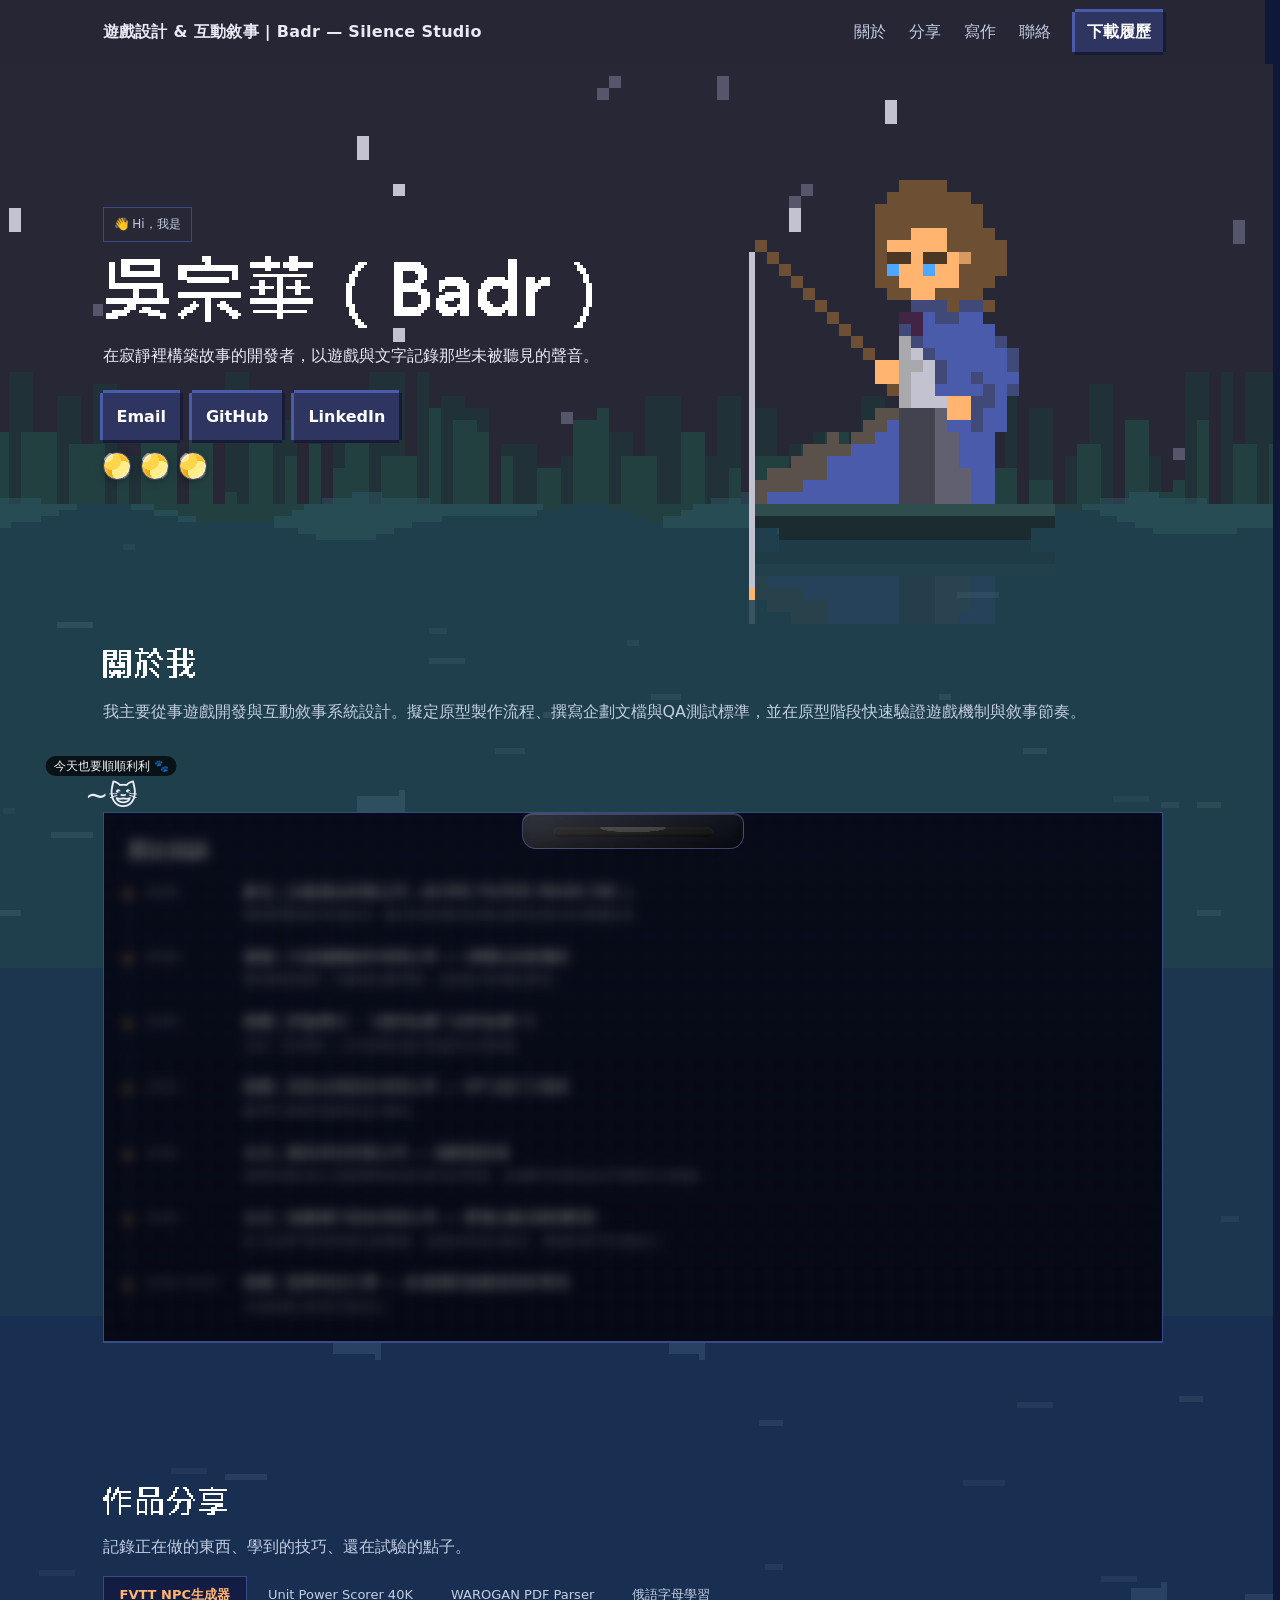
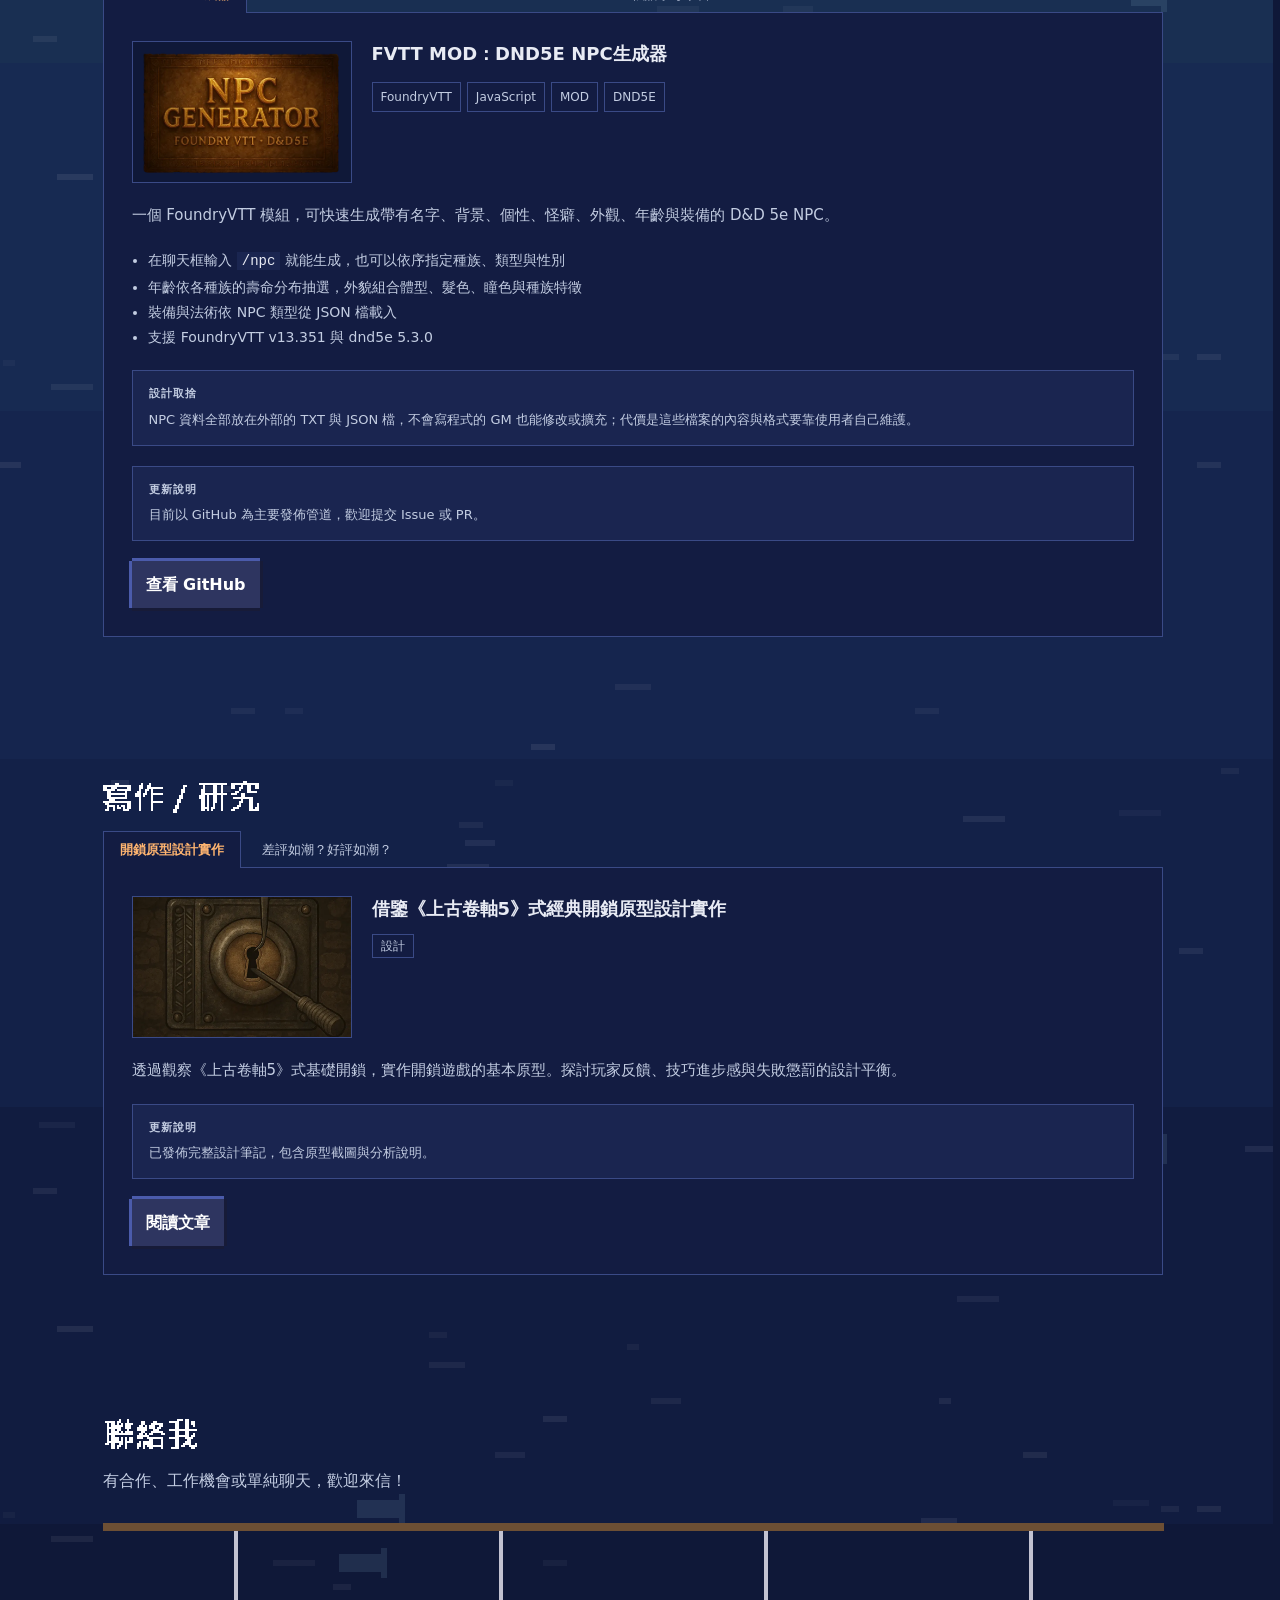
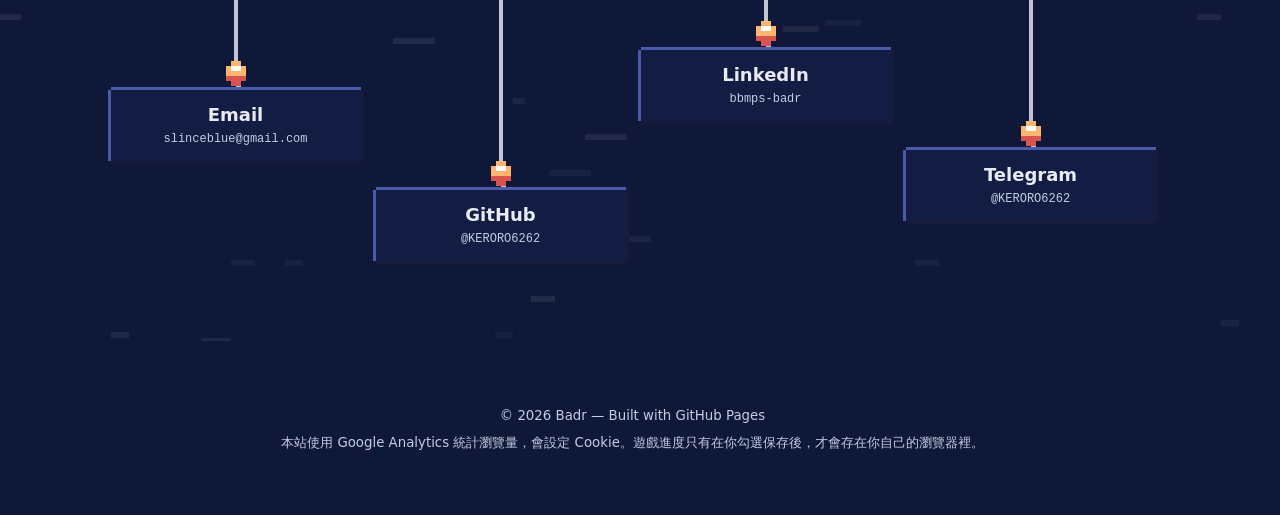
==== commit f778e33c: "加入動態視效與釣線聯絡區，並加強安全與可維護性 內容與視效 - 作品改為四項，移除 Unity 對話系統、詞靈冒險者、Lock-Eye，新增俄語字母學習 - 三個工具加上功能重點與設計取捨 - 加入視" ====
--- a/index.html
+++ b/index.html
@@ -3,6 +3,7 @@
 
 <head>
   <meta charset="utf-8">
+  <meta http-equiv="Content-Security-Policy" content="default-src 'self'; script-src 'self' https://*.googletagmanager.com; style-src 'self' 'unsafe-inline'; img-src 'self' data: https://*.google-analytics.com https://*.googletagmanager.com; connect-src 'self' https://*.google-analytics.com https://*.analytics.google.com https://*.googletagmanager.com; object-src 'none'; base-uri 'self'; form-action 'none'">
   <meta name="google-site-verification" content="DHsbzU3Tw0KzXY3zo0IkMYkqQnBHdNRGDrvdNmBqykI" />
   <meta name="viewport" content="width=device-width, initial-scale=1">
   <title>遊戲設計 & 互動敘事 | Badr — Silence Studio</title>
@@ -29,7 +30,7 @@
   <link rel="icon" href="./assets/img/favicon.ico" sizes="48x48">
   <link rel="apple-touch-icon" href="./assets/img/apple-touch-icon.png">
   <!-- CSS order matters -->
-  <!-- ① 主題變數（色票、陰影、共用 token；深/淺色模式） -->
+  <!-- ① 主題變數（色票、陰影、共用 token） -->
   <link rel="stylesheet" href="./assets/css/theme.css">
   <!-- ② 基礎層（reset、html/body、字體、容器 .container 等） -->
   <link rel="stylesheet" href="./assets/css/base.css">
@@ -51,19 +52,17 @@
   <link rel="stylesheet" href="./assets/css/features/timeline.css">
   <!-- ⑤ 特色模組：網頁寵物貓（寵物貓的繪製） -->
   <link rel="stylesheet" href="./assets/css/features/cat.css">
-  <!-- ⑥ 響應式（共用斷點：Hero 改單欄、卡片跨欄等） -->
+  <!-- ⑤ 特色模組：聯絡我（釣竿、釣線、魚標） -->
+  <link rel="stylesheet" href="./assets/css/features/contact.css">
+  <!-- ⑤ 特色模組：頁面動態視效（捲動淡入、點擊漣漪、3D 傾斜） -->
+  <link rel="stylesheet" href="./assets/css/features/effects.css">
+  <!-- ⑥ 響應式與減少動態（放最後才蓋得過前面的規則） -->
   <link rel="stylesheet" href="./assets/css/responsive.css">
   <noscript><style>.mosaic-cover, .mosaic-guard, .coin-row { display: none; }</style></noscript>
 
   <!-- Google tag (gtag.js) -->
   <script async src="https://www.googletagmanager.com/gtag/js?id=G-SJJLC4XGHE"></script>
-  <script>
-    window.dataLayer = window.dataLayer || [];
-    function gtag() { dataLayer.push(arguments); }
-    gtag('js', new Date());
-
-    gtag('config', 'G-SJJLC4XGHE');
-  </script>
+  <script defer src="./assets/js/analytics.js"></script>
 </head>
 
 <body>
@@ -85,6 +84,12 @@
   <main id="top" class="container" tabindex="-1">
     <!-- Hero / Intro -->
     <section class="hero">
+      <div class="scene" aria-hidden="true">
+        <div class="scene__sky"></div>
+        <div class="scene__far"></div>
+        <div class="scene__near"></div>
+        <canvas class="scene__wave"></canvas>
+      </div>
       <div class="hero-grid">
         <div>
           <span class="tag">👋 Hi，我是</span>
@@ -119,13 +124,13 @@
     <section id="about">
       <h2 data-cat-ignore><img src="assets/img/scene/h-about.png" width="94" height="32" alt="關於我"></h2>
       <p class="muted">
-        我主要使用Unity進行遊戲開發、互動敘事系統設計與C#遊戲邏輯撰寫。擬定原型製作流程、撰寫企劃文檔與QA測試標準，並在原型階段快速驗證遊戲機制與敘事節奏。
+        我主要從事遊戲開發與互動敘事系統設計。擬定原型製作流程、撰寫企劃文檔與QA測試標準，並在原型階段快速驗證遊戲機制與敘事節奏。
       </p>
       <p class="muted">
         同時，我也是一名在寂靜中構築故事的創作者。遊戲與文字讓我得以記錄那些細小卻真實的想法，也讓開發過程不只是技術，更是觀察、感受與表達的延伸。
       </p>
       <div class="grid">
-        <div class="card" style="grid-column:span 12">
+        <div class="card">
           <!-- 馬賽克遮罩（可互動解鎖） -->
           <button class="mosaic-cover" id="mosaicCover" type="button" data-cat-ignore aria-label="投入硬幣，揭開被遮住的經歷"></button>
           <!-- 透明互動防護層：覆蓋整張卡片，阻擋選取/拖曳/複製 -->
@@ -207,14 +212,44 @@
       <p class="muted">記錄正在做的東西、學到的技巧、還在試驗的點子。</p>
 
       <div class="tabs" role="tablist" aria-label="作品分享清單">
-        <button class="tab-btn" type="button" role="tab" aria-selected="true" aria-controls="sp-ups40k" id="tb-ups40k">Unit Power Scorer 40K</button>
+        <button class="tab-btn" type="button" role="tab" aria-selected="true" aria-controls="sp-fvtt" id="tb-fvtt">FVTT NPC生成器</button>
+        <button class="tab-btn" type="button" role="tab" tabindex="-1" aria-selected="false" aria-controls="sp-ups40k" id="tb-ups40k">Unit Power Scorer 40K</button>
         <button class="tab-btn" type="button" role="tab" tabindex="-1" aria-selected="false" aria-controls="sp-warogan" id="tb-warogan">WAROGAN PDF Parser</button>
-        <button class="tab-btn" type="button" role="tab" tabindex="-1" aria-selected="false" aria-controls="sp-fvtt" id="tb-fvtt">FVTT NPC生成器</button>
-        <button class="tab-btn" type="button" role="tab" tabindex="-1" aria-selected="false" aria-controls="sp-lexad" id="tb-lexad">詞靈冒險者</button>
-        <button class="tab-btn" type="button" role="tab" tabindex="-1" aria-selected="false" aria-controls="sp-lockeye" id="tb-lockeye">Lock-Eye</button>
-      </div>
-
-      <div class="tab-panel is-active" id="sp-ups40k" role="tabpanel" tabindex="0" aria-labelledby="tb-ups40k">
+        <button class="tab-btn" type="button" role="tab" tabindex="-1" aria-selected="false" aria-controls="sp-ru" id="tb-ru">俄語字母學習</button>
+      </div>
+
+      <div class="tab-panels">
+      <div class="tab-panel is-active" id="sp-fvtt" role="tabpanel" tabindex="0" aria-labelledby="tb-fvtt">
+        <div class="tab-panel-header">
+          <div class="tab-panel-cover">
+            <img src="./assets/img/sharing/fvttMod_dnd5e.webp" width="505" height="336" loading="lazy" decoding="async" alt="FVTT 中 DND5E 的 MOD：NPC 生成器橫幅">
+          </div>
+          <div class="tab-panel-meta">
+            <h3>FVTT MOD：DND5E NPC生成器</h3>
+            <div><span class="chip">FoundryVTT</span><span class="chip">JavaScript</span><span class="chip">MOD</span><span class="chip">DND5E</span></div>
+          </div>
+        </div>
+        <p class="tab-panel-desc">一個 FoundryVTT 模組，可快速生成帶有名字、背景、個性、怪癖、外觀、年齡與裝備的 D&amp;D 5e NPC。</p>
+        <ul class="tab-features">
+          <li>在聊天框輸入 <code>/npc</code> 就能生成，也可以依序指定種族、類型與性別</li>
+          <li>年齡依各種族的壽命分布抽選，外貌組合體型、髮色、瞳色與種族特徵</li>
+          <li>裝備與法術依 NPC 類型從 JSON 檔載入</li>
+          <li>支援 FoundryVTT v13.351 與 dnd5e 5.3.0</li>
+        </ul>
+        <div class="tab-update-box">
+          <strong>設計取捨</strong>
+          <p>NPC 資料全部放在外部的 TXT 與 JSON 檔，不會寫程式的 GM 也能修改或擴充；代價是這些檔案的內容與格式要靠使用者自己維護。</p>
+        </div>
+        <div class="tab-update-box">
+          <strong>更新說明</strong>
+          <p>目前以 GitHub 為主要發佈管道，歡迎提交 Issue 或 PR。</p>
+        </div>
+        <div class="tab-links">
+          <a class="btn" href="https://github.com/KERORO6262/npc-generator-dnd5e-fvtt/" target="_blank" rel="noopener">查看 GitHub</a>
+        </div>
+      </div>
+
+      <div class="tab-panel" id="sp-ups40k" role="tabpanel" tabindex="0" aria-labelledby="tb-ups40k">
         <div class="tab-panel-header">
           <div class="tab-panel-cover">
             <img src="./assets/img/sharing/banner.webp" width="800" height="436" loading="lazy" decoding="async" alt="戰鎚 40K 單位戰力計算工具">
@@ -225,6 +260,16 @@
           </div>
         </div>
         <p class="tab-panel-desc">戰鎚 40K 單位戰力計算工具。專為桌遊玩家設計的網頁應用，可快速計算與評估單位強度分數。</p>
+        <ul class="tab-features">
+          <li>輸入單位屬性、多組武器與領袖、光環加成</li>
+          <li>加總整支軍隊的點數，以及攻擊、防禦與戰術權重</li>
+          <li>支援 1000、2000、3000 分三種對戰規模</li>
+          <li>軍隊資料可用 JSON 匯入與匯出</li>
+        </ul>
+        <div class="tab-update-box">
+          <strong>設計取捨</strong>
+          <p>屬性、武器與加成都拆成獨立欄位，能組合出各種規則情境；代價是建立一個單位要填比較多欄。</p>
+        </div>
         <div class="tab-update-box">
           <strong>更新說明</strong>
           <p>依據遊戲版本持續維護資料表，目前穩定運行中。</p>
@@ -239,7 +284,17 @@
           <h3>WAROGAN PDF Model Parser</h3>
           <div><span class="chip">Web Tool</span><span class="chip">JavaScript</span><span class="chip">Warhammer 40K</span><span class="chip">PDF Parser</span></div>
         </div>
-        <p class="tab-panel-desc">將 WAROGAN 匯出的戰鎚 40K 名冊 PDF 解析為可搜尋的結構化資料。支援雙視圖模式（群組／個別）、跨欄位搜尋，以及多格式匯出（JSON、CSV、HTML、表格複製）。完全在瀏覽器端執行，免安裝、免帳號。</p>
+        <p class="tab-panel-desc">將 WAROGAN 匯出的戰鎚 40K 名冊 PDF 解析為可搜尋的結構化資料。完全在瀏覽器端執行，免安裝、免帳號。</p>
+        <ul class="tab-features">
+          <li>可切換群組與個別兩種檢視</li>
+          <li>跨模型名稱、裝備、能力與關鍵字搜尋</li>
+          <li>匯出 JSON、CSV、獨立 HTML，或直接複製表格</li>
+          <li>目前限制：掃描版、沒有文字層的 PDF 無法解析</li>
+        </ul>
+        <div class="tab-update-box">
+          <strong>設計取捨</strong>
+          <p>能力、關鍵字與裝備用規則比對，不建資料庫，工具因此不含任何官方資料；代價是 WAROGAN 匯出格式改變時要更新規則，歸屬不確定的項目會標示警告，請使用者確認。</p>
+        </div>
         <div class="tab-update-box">
           <strong>更新說明</strong>
           <p>持續修復 PDF 解析相容性問題，改善跨版本名冊的識別準確率。</p>
@@ -250,48 +305,21 @@
         </div>
       </div>
 
-      <div class="tab-panel" id="sp-fvtt" role="tabpanel" tabindex="0" aria-labelledby="tb-fvtt">
-        <div class="tab-panel-header">
-          <div class="tab-panel-cover">
-            <img src="./assets/img/sharing/fvttMod_dnd5e.webp" width="505" height="336" loading="lazy" decoding="async" alt="FVTT 中 DND5E 的 MOD：NPC 生成器橫幅">
-          </div>
-          <div class="tab-panel-meta">
-            <h3>FVTT MOD：DND5E NPC生成器</h3>
-            <div><span class="chip">FoundryVTT</span><span class="chip">JavaScript</span><span class="chip">MOD</span><span class="chip">DND5E</span></div>
-          </div>
-        </div>
-        <p class="tab-panel-desc">一個 FoundryVTT 模組，可快速生成帶有名字、背景、個性、怪癖、外觀、年齡與裝備的 D&D 5e NPC。</p>
-        <div class="tab-update-box">
-          <strong>更新說明</strong>
-          <p>目前以 GitHub 為主要發佈管道，歡迎提交 Issue 或 PR。</p>
-        </div>
+      <div class="tab-panel" id="sp-ru" role="tabpanel" tabindex="0" aria-labelledby="tb-ru">
+        <div class="tab-panel-meta">
+          <h3>俄語字母學習</h3>
+          <div><span class="chip">Web Tool</span><span class="chip">JavaScript</span><span class="chip">語音合成</span></div>
+        </div>
+        <p class="tab-panel-desc">純前端的俄語互動學習小站，列出 33 個西里爾字母的大小寫，點一下字母就會念出字母名稱。</p>
+        <ul class="tab-features">
+          <li>使用瀏覽器語音合成，優先選用俄語語音</li>
+          <li>可調整語速與音高</li>
+        </ul>
         <div class="tab-links">
-          <a class="btn" href="https://github.com/KERORO6262/npc-generator-dnd5e-fvtt/" target="_blank" rel="noopener">查看 GitHub</a>
-        </div>
-      </div>
-
-      <div class="tab-panel" id="sp-lexad" role="tabpanel" tabindex="0" aria-labelledby="tb-lexad">
-        <div class="tab-panel-meta">
-          <h3>詞靈冒險者</h3>
-          <div><span class="chip">Unity</span><span class="chip">C#</span><span class="chip">ScriptableObject</span></div>
-        </div>
-        <p class="tab-panel-desc">文字驅動 Rogue-lite：以詞彙卡片與句子拼裝為核心戰鬥循環，模組化資料驅動。</p>
-        <div class="tab-update-box">
-          <strong>更新說明</strong>
-          <p>開發中，核心機制原型驗證階段。詳細連結待補充。</p>
-        </div>
-      </div>
-
-      <div class="tab-panel" id="sp-lockeye" role="tabpanel" tabindex="0" aria-labelledby="tb-lockeye">
-        <div class="tab-panel-meta">
-          <h3>Lock-Eye / Chain-Break</h3>
-          <div><span class="chip">Unity Physics2D</span><span class="chip">Events</span><span class="chip">Modular</span></div>
-        </div>
-        <p class="tab-panel-desc">2D 旋轉與連結機制的原型，探索物理碰撞與模組化事件系統的整合可能性。</p>
-        <div class="tab-update-box">
-          <strong>更新說明</strong>
-          <p>原型階段，核心機制研究中。詳細連結待補充。</p>
-        </div>
+          <a class="btn" href="https://keroro6262.github.io/ru-learning.github.io/" target="_blank" rel="noopener">前往使用</a>
+          <a class="btn" href="https://github.com/KERORO6262/ru-learning.github.io" target="_blank" rel="noopener">GitHub</a>
+        </div>
+      </div>
       </div>
 
     </section>
@@ -305,6 +333,7 @@
         <button class="tab-btn" type="button" role="tab" tabindex="-1" aria-selected="false" aria-controls="wr-review" id="tb-review">差評如潮？好評如潮？</button>
       </div>
 
+      <div class="tab-panels">
       <div class="tab-panel is-active" id="wr-lockpick" role="tabpanel" tabindex="0" aria-labelledby="tb-lockpick">
         <div class="tab-panel-header">
           <div class="tab-panel-cover">
@@ -338,6 +367,7 @@
         <div class="tab-links">
           <a class="btn" href="https://cedar-shield-b8c.notion.site/e3e25c94493c420dbcb405ee73586998?pvs=74" target="_blank" rel="noopener">閱讀文章</a>
         </div>
+      </div>
       </div>
 
     </section>
@@ -349,24 +379,28 @@
       
       <div class="contact-list">
         <a class="contact-row" href="mailto:slinceblue@gmail.com">
-          <span class="contact-platform">Email</span>
-          <span class="contact-handle">slinceblue@gmail.com</span>
-          <span class="contact-arrow" aria-hidden="true">→</span>
+          <span class="contact-card">
+            <span class="contact-platform">Email</span>
+            <span class="contact-handle">slinceblue@gmail.com</span>
+          </span>
         </a>
         <a class="contact-row" href="https://github.com/KERORO6262" target="_blank" rel="noopener">
-          <span class="contact-platform">GitHub</span>
-          <span class="contact-handle">@KERORO6262</span>
-          <span class="contact-arrow" aria-hidden="true">→</span>
+          <span class="contact-card">
+            <span class="contact-platform">GitHub</span>
+            <span class="contact-handle">@KERORO6262</span>
+          </span>
         </a>
         <a class="contact-row" href="https://linkedin.com/in/bbmps-badr" target="_blank" rel="noopener">
-          <span class="contact-platform">LinkedIn</span>
-          <span class="contact-handle">bbmps-badr</span>
-          <span class="contact-arrow" aria-hidden="true">→</span>
+          <span class="contact-card">
+            <span class="contact-platform">LinkedIn</span>
+            <span class="contact-handle">bbmps-badr</span>
+          </span>
         </a>
         <a class="contact-row" href="https://t.me/KERORO6262" target="_blank" rel="noopener">
-          <span class="contact-platform">Telegram</span>
-          <span class="contact-handle">@KERORO6262</span>
-          <span class="contact-arrow" aria-hidden="true">→</span>
+          <span class="contact-card">
+            <span class="contact-platform">Telegram</span>
+            <span class="contact-handle">@KERORO6262</span>
+          </span>
         </a>
       </div>
     </section>
@@ -374,7 +408,8 @@
 
   <footer>
     <div class="container">
-      <small>© <span id="y"></span> Badr — Built with GitHub Pages</small>
+      <small>© <span id="y"></span> Badr — Built with GitHub Pages</small><br>
+      <small class="privacy-note">本站使用 Google Analytics 統計瀏覽量，會設定 Cookie。遊戲進度只有在你勾選保存後，才會存在你自己的瀏覽器裡。</small>
     </div>
   </footer>
 
@@ -462,9 +497,9 @@
     {
       "@type": "ItemList",
       "@id": "https://keroro6262.github.io/#writing",
-      "name": "寫作／研究",
+      "name": "作品與寫作",
       "itemListOrder": "http://schema.org/ItemListOrderDescending",
-      "numberOfItems": 5,
+      "numberOfItems": 6,
       "itemListElement": [
         {
           "@type": "ListItem",
@@ -542,6 +577,23 @@
             "operatingSystem": "Web",
             "isPartOf": { "@id": "https://keroro6262.github.io/#website" }
           }
+        },
+        {
+          "@type": "ListItem",
+          "position": 6,
+          "item": {
+            "@type": "WebApplication",
+            "@id": "https://keroro6262.github.io/ru-learning.github.io/",
+            "url": "https://keroro6262.github.io/ru-learning.github.io/",
+            "name": "俄語字母學習",
+            "description": "純前端的俄語互動學習小站，點字母就會念出字母名稱。",
+            "inLanguage": "zh-Hant",
+            "author": { "@id": "https://keroro6262.github.io/#me" },
+            "codeRepository": "https://github.com/KERORO6262/ru-learning.github.io",
+            "applicationCategory": "EducationalApplication",
+            "operatingSystem": "Web",
+            "isPartOf": { "@id": "https://keroro6262.github.io/#website" }
+          }
         }
       ]
     }
@@ -560,7 +612,10 @@
   <script defer src="./assets/js/webcat.js"></script>
   <script defer src="./assets/js/inventory.js"></script>
   <script defer src="./assets/js/shop.js"></script>
-  <script defer src="./assets/js/main.js"></script>
+  <script defer src="./assets/js/site.js"></script>
+  <script defer src="./assets/js/mosaic.js"></script>
+  <script defer src="./assets/js/fishing.js"></script>
+  <script defer src="./assets/js/effects.js"></script>
 
 </body>
 
--- a/assets/css/theme.css
+++ b/assets/css/theme.css
@@ -1,25 +1,65 @@
+/* 網站固定是夜色。改顏色只需要改這個檔案。
+   人物與場景圖片的顏色寫在 tools/make_scene.py，若改了 --sky 要一起改，也要改 index.html 的 theme-color。 */
 :root {
   color-scheme: dark;
 
   /* 取自頭像的色票 */
   --sky: #272736;
-  --teal: #234041;
   --star: #c2c2d1;
   --robe: #4b5bab;
   --lure: #ffb570;
 
-  --bg: #0f1838;           /* 湖底 */
+  /* 文字與面板 */
+  --bg: #0f1838;           /* 湖底，也是頁尾的底色 */
   --bg-soft: #1a2550;
   --text: #e8ebf4;
   --muted: #c3cde2;
   --brand: var(--lure);    /* 互動強調色：魚標的橘 */
-  --brand-2: var(--robe);
   --card: #131c42;
   --border: #3a4a86;
-  --shadow: 0 10px 30px rgba(0, 0, 0, .35);
+
+  /* 湖水由淺到深；--water-1 也是波浪的顏色 */
+  --water-1: #1f3f4c;
+  --water-2: #1c3650;
+  --water-3: #192f52;
+  --water-4: #172a52;
+  --water-5: #15254e;
+  --water-6: #132148;
+  --water-7: #111c40;
+  --water-crest: rgba(47, 92, 108, .45);
+
+  /* 按鈕與聯絡卡的階梯狀邊框 */
+  --btn-bg: #2e3560;
+  --btn-hover: #3a4375;
+  --bevel-dark: #171b38;
+  --bevel:
+    0 -3px 0 var(--robe),
+    0 3px 0 var(--bevel-dark),
+    -3px 0 0 var(--robe),
+    3px 0 0 var(--bevel-dark);
+
+  /* 聯絡我的釣竿 */
+  --rod-wood: #6d4f34;
+
   --shadow-sm: 0 2px 8px rgba(0, 0, 0, .3);
   --header-h: 64px;
   --px: 12px;              /* 場景的一格像素，和人物同尺寸 */
+
+  /* 商店與儲物欄 */
+  --ui-z-menu: 20010;
+  --ui-z-modal: 20020;
+  --ui-shadow: 0 10px 26px rgba(0,0,0,.24);
+  --ui-panel-bg: rgba(18, 18, 20, 0.92);
+  --ui-panel-text: rgba(255, 255, 255, 0.92);
+  --ui-panel-muted: rgba(255, 255, 255, 0.66);
+  --ui-panel-border: rgba(255, 255, 255, 0.16);
+  --ui-item-bg: rgba(255, 255, 255, 0.06);
+  --ui-item-border: rgba(255, 255, 255, 0.12);
+  --ui-btn-bg: rgba(255, 255, 255, 0.10);
+  --ui-btn-hover: rgba(255, 255, 255, 0.14);
+  --ui-accent: var(--brand);
+  --ui-accent-weak: color-mix(in srgb, var(--brand) 22%, transparent);
+  --ui-overlay-bg: rgba(0,0,0,.45);
 }
 
 @media (max-width: 768px) {
--- a/assets/css/base.css
+++ b/assets/css/base.css
@@ -54,7 +54,6 @@
   top: -64px;
   z-index: 100;
   padding: 8px 14px;
-  border-radius: 10px;
   background: var(--card);
   color: var(--text);
   border: 1px solid var(--border);
--- a/assets/css/layout.css
+++ b/assets/css/layout.css
@@ -3,9 +3,8 @@
   position: sticky;
   top: 0;
   z-index: 50;
-  background: color-mix(in srgb, var(--bg) 85%, transparent);
+  background: color-mix(in srgb, var(--sky) 92%, transparent);
   backdrop-filter: saturate(1.2) blur(10px);
-  border-bottom: 1px solid var(--border);
 }
 
 .nav {
@@ -39,19 +38,21 @@
 /* Hero */
 .hero {
   position: relative;
+  padding: clamp(32px, 6vw, 56px) 0 0;
 }
 
 .hero-grid {
   display: grid;
   gap: 32px;
   grid-template-columns: 1.2fr 0.8fr;
+  align-items: end;
 }
 
 .tag {
   display: inline-block;
   padding: 6px 10px;
   border: 1px solid var(--border);
-  border-radius: 999px;
+  background: var(--sky);
   color: var(--muted);
   font-size: 12px;
 }
@@ -60,8 +61,27 @@
   margin: 14px 0;
 }
 
+/* 姓名與章節標題是像素字圖片，由 tools/make_scene.py 產生 */
+.title img {
+  display: block;
+  max-width: 100%;
+  height: auto;
+  image-rendering: pixelated;
+}
+
+section > h2 img {
+  display: block;
+  image-rendering: pixelated;
+}
+
+@media (max-width: 640px) {
+  .title img {
+    width: 326px;
+  }
+}
+
 .subtitle {
-  color: var(--muted);
+  color: var(--text);
   margin: 14px 0 24px;
 }
 
@@ -71,14 +91,9 @@
   flex-wrap: wrap;
 }
 
-.cta+.cta {
-  margin-top: 8px;
-}
-
 /* Sections */
 section {
   padding: clamp(48px, 8vw, 72px) 0;
-  border-top: 1px solid var(--border);
   /* 錨點跳轉時不要被黏性 Header 蓋住標題 */
   scroll-margin-top: var(--header-h);
 }
@@ -115,7 +130,6 @@
     height: 40px;
     margin-left: 8px;
     border: 1px solid var(--border);
-    border-radius: 10px;
     background: var(--card);
     color: var(--text);
   }
--- a/assets/css/components.css
+++ b/assets/css/components.css
@@ -4,18 +4,22 @@
   align-items: center;
   gap: 8px;
   padding: 10px 14px;
-  border-radius: 12px;
-  color: var(--text);
+  color: #fff;
+  font-weight: 600;
   text-decoration: none;
-  border: 1px solid var(--border);
-  background: linear-gradient(180deg, var(--bg-soft), var(--card));
-  box-shadow: var(--shadow-sm);
-  transition: transform .15s ease, border-color .15s ease, color .15s ease;
+  border: 0;
+  background: var(--btn-bg);
+  box-shadow: var(--bevel);
+  transition: transform .15s ease, color .15s ease;
 }
 
 .btn:hover {
   transform: translateY(-1px);
-  border-color: color-mix(in srgb, var(--brand) 55%, var(--border));
+  background: var(--btn-hover);
+}
+
+header .btn {
+  padding: 6px 12px;
 }
 
 .btn:active {
@@ -28,13 +32,11 @@
 
 /* Card */
 .card {
-  grid-column: span 6;
+  grid-column: span 12;
   background: var(--card);
   border: 1px solid var(--border);
-  border-radius: 16px;
   padding: 24px;
-  box-shadow: var(--shadow);
-  transition: transform 0.3s cubic-bezier(0.25, 0.8, 0.25, 1), box-shadow 0.3s cubic-bezier(0.25, 0.8, 0.25, 1), border-color 0.3s ease;
+  transition: border-color 0.3s ease;
   display: flex;
   flex-direction: column;
   position: relative;
@@ -42,8 +44,6 @@
 }
 
 .card:hover {
-  transform: translateY(-4px);
-  box-shadow: 0 16px 32px rgba(0, 0, 0, 0.25);
   border-color: color-mix(in srgb, var(--brand) 50%, var(--border));
 }
 
@@ -61,95 +61,10 @@
   flex-grow: 1;
 }
 
-/* =====================================================
-   聯絡我 — Editorial Row Style
-====================================================== */
-.contact-list {
-  margin-top: 32px;
-}
-
-.contact-row {
-  display: flex;
-  align-items: center;
-  padding: 22px 0;
-  border-bottom: 1px solid var(--border);
-  text-decoration: none;
-  color: var(--text);
-  gap: 24px;
-  position: relative;
-  overflow: hidden;
-  transition: padding-left 0.22s ease;
-}
-
-.contact-row:first-child {
-  border-top: 1px solid var(--border);
-}
-
-.contact-row::before {
-  content: '';
-  position: absolute;
-  left: 0;
-  top: 50%;
-  transform: translateY(-50%);
-  width: 2px;
-  height: 0%;
-  background: linear-gradient(180deg, var(--brand), var(--brand-2));
-  border-radius: 1px;
-  transition: height 0.22s ease;
-}
-
-.contact-row:hover {
-  padding-left: 14px;
-}
-
-.contact-row:hover::before {
-  height: 60%;
-}
-
-.contact-platform {
-  font-size: clamp(17px, 4.6vw, 21px);
-  font-weight: 700;
-  min-width: clamp(96px, 24vw, 130px);
-  letter-spacing: -0.02em;
-  transition: color 0.2s ease;
-}
-
-.contact-handle {
-  flex: 1;
-  min-width: 0;
-  overflow-wrap: anywhere;
-  font-size: 13px;
-  color: var(--muted);
-  font-family: ui-monospace, 'SF Mono', 'Fira Code', monospace;
-  letter-spacing: 0.03em;
-  transition: color 0.2s ease;
-}
-
-.contact-arrow {
-  font-size: 18px;
-  color: var(--muted);
-  flex-shrink: 0;
-  transition: transform 0.25s ease, color 0.2s ease;
-}
-
-.contact-row:hover .contact-platform {
-  color: var(--brand);
-}
-
-.contact-row:hover .contact-handle {
-  color: var(--text);
-}
-
-.contact-row:hover .contact-arrow {
-  transform: translateX(8px);
-  color: var(--brand);
-}
-
 /* Badge & Chip */
 .badge {
   font-size: 12px;
   padding: 4px 8px;
-  border-radius: 999px;
   border: 1px solid var(--border);
   color: var(--muted);
 }
@@ -157,7 +72,6 @@
 .chip {
   display: inline-block;
   padding: 4px 8px;
-  border-radius: 8px;
   border: 1px solid var(--border);
   margin-right: 6px;
   margin-top: 6px;
@@ -187,7 +101,6 @@
   padding: 9px 16px;
   border: 1px solid transparent;
   border-bottom: none;
-  border-radius: 10px 10px 0 0;
   background: transparent;
   color: var(--muted);
   font-size: 13px;
@@ -219,7 +132,6 @@
   background: var(--card);
   border: 1px solid var(--border);
   border-top: none;
-  border-radius: 0 0 16px 16px;
   padding: 28px;
   animation: tabFadeIn 0.2s ease;
 }
@@ -242,7 +154,6 @@
 .tab-panel-cover {
   width: 220px;
   flex-shrink: 0;
-  border-radius: 10px;
   overflow: hidden;
   border: 1px solid var(--border);
   background: var(--bg);
@@ -277,7 +188,6 @@
 .tab-update-box {
   padding: 14px 16px;
   background: var(--bg-soft);
-  border-radius: 10px;
   border: 1px solid var(--border);
   margin-bottom: 20px;
 }
@@ -296,6 +206,26 @@
   font-size: 13px;
   line-height: 1.6;
   margin: 0;
+}
+
+/* 沒有封面圖的作品，標籤和說明之間也要留白 */
+.tab-panel-meta + .tab-panel-desc {
+  margin-top: 14px;
+}
+
+/* 作品功能條列 */
+.tab-features {
+  margin: 0 0 20px;
+  padding-left: 1.2em;
+  color: var(--muted);
+  font-size: 14px;
+  line-height: 1.8;
+}
+
+.tab-features code {
+  padding: 1px 5px;
+  background: var(--bg-soft);
+  color: var(--text);
 }
 
 .tab-links {
@@ -317,7 +247,6 @@
     padding: 8px 12px;
     margin-bottom: 0;
     border: 1px solid var(--border);
-    border-radius: 999px;
   }
 
   .tab-btn[aria-selected="true"] {
@@ -327,7 +256,6 @@
   .tab-panel {
     padding: 20px 16px;
     border-top: 1px solid var(--border);
-    border-radius: 16px;
   }
 
   .tab-panel-header {
--- a/assets/css/features/scene.css
+++ b/assets/css/features/scene.css
@@ -24,20 +24,13 @@
   background:
     url("../../img/scene/water.png") center top / calc(256 * var(--px) / 2) auto repeat,
     linear-gradient(180deg,
-      #1f3f4c 0 26%, #1c3650 26% 36%, #192f52 36% 46%, #172a52 46% 56%,
-      #15254e 56% 66%, #132148 66% 76%, #111c40 76% 88%, var(--bg) 88% 100%);
+      var(--water-1) 0 26%, var(--water-2) 26% 36%, var(--water-3) 36% 46%, var(--water-4) 46% 56%,
+      var(--water-5) 56% 66%, var(--water-6) 66% 76%, var(--water-7) 76% 88%, var(--bg) 88% 100%);
   image-rendering: pixelated;
 }
 
 /* 岸上：星空鋪滿，樹林貼著水面 */
-.hero {
-  isolation: auto;
-  padding: clamp(32px, 6vw, 56px) 0 0;
-  border-top: 0;
-}
-
-.hero::before {
-  content: "";
+.scene {
   position: absolute;
   z-index: -1;
   top: 0;
@@ -45,53 +38,55 @@
   left: 50%;
   width: 100vw;
   margin-left: -50vw;
-  background:
-    url("../../img/scene/trees.png") center bottom / calc(128 * var(--px)) auto repeat-x,
-    url("../../img/scene/stars.png") center top / calc(128 * var(--px)) auto repeat,
-    var(--sky);
+  overflow: clip; /* 樹林移動時會被水面蓋過 */
+  background: var(--sky);
+}
+
+.scene > * {
+  position: absolute;
+  left: 0;
+  right: 0;
   image-rendering: pixelated;
+}
+
+.scene__sky {
+  top: 0;
+  bottom: 0;
+  background: url("../../img/scene/stars.png") center top / calc(128 * var(--px)) auto repeat;
+}
+
+.scene__far,
+.scene__near {
+  bottom: 0;
+  height: calc(16 * var(--px));
+  background: url("../../img/scene/trees-far.png") center bottom / calc(128 * var(--px)) auto repeat-x;
+}
+
+.scene__near {
+  background-image: url("../../img/scene/trees.png");
+}
+
+/* 水面的波浪高度：10 排半格 */
+.scene__wave {
+  bottom: 0;
+  width: 100%;
+  height: calc(5 * var(--px));
 }
 
 /* 文字底下鋪天空色蓋掉星星，和背景同色所以看不出邊界 */
 .title img,
-.hero .subtitle {
+.subtitle {
   background: var(--sky);
-}
-
-.hero .subtitle {
-  color: var(--text);
-}
-
-/* 計數列會壓到樹林，要有自己的底色 */
-.stat-row .chip {
-  background: var(--card);
-}
-
-.hero-grid {
-  align-items: end;
 }
 
 .hero-grid > :first-child {
   padding-bottom: calc(5 * var(--px));
 }
 
-.title img {
-  display: block;
-  max-width: 100%;
-  height: auto;
-  image-rendering: pixelated;
-}
-
-section > h2 img {
-  display: block;
-  image-rendering: pixelated;
-}
-
 /* 人物直接站在岸上，圖片底部就是水面 */
 .photo {
   position: relative;
   width: calc(32 * var(--px));
-  max-width: none;
   justify-self: end;
   margin-right: calc(4 * var(--px));
 }
@@ -144,71 +139,6 @@
 /* 水面到第一段內容留出倒影的空間 */
 #about {
   padding-top: calc(9 * var(--px));
-  border-top: 0;
-}
-
-section {
-  border-top: 0;
-}
-
-/* 按鈕：階梯狀的像素邊框 */
-.btn {
-  border: 0;
-  border-radius: 0;
-  background: #2e3560;
-  color: #fff;
-  font-weight: 600;
-  box-shadow:
-    0 -3px 0 var(--robe),
-    0 3px 0 #171b38,
-    -3px 0 0 var(--robe),
-    3px 0 0 #171b38;
-}
-
-.btn:hover {
-  background: #3a4375;
-}
-
-header .btn {
-  padding: 6px 12px;
-}
-
-header {
-  background: color-mix(in srgb, var(--sky) 92%, transparent);
-  border-bottom: 0;
-}
-
-.card,
-.tab-panel,
-.tab-btn,
-.tab-update-box,
-.tab-panel-cover,
-.chip,
-.badge,
-.tag,
-.coin-float,
-.nav-toggle,
-.skip-link {
-  border-radius: 0;
-}
-
-/* 面板邊框不用陰影暈開，看起來才像放在水裡的木牌 */
-.card,
-.tab-panel {
-  box-shadow: none;
-}
-
-.card:hover {
-  transform: none;
-  box-shadow: none;
-}
-
-.tag {
-  background: var(--sky);
-}
-
-.contact-row {
-  border-color: rgba(195, 205, 226, .25);
 }
 
 @media (max-width: 960px) {
@@ -222,12 +152,6 @@
   }
 }
 
-@media (max-width: 640px) {
-  .title img {
-    width: 326px;
-  }
-}
-
 @media (prefers-reduced-motion: reduce) {
   .photo::after {
     animation: none;
--- a/assets/css/features/coin.css
+++ b/assets/css/features/coin.css
@@ -44,7 +44,6 @@
   z-index: 40;
   padding: 6px 12px;
   border: 1px solid var(--border);
-  border-radius: 999px;
   background: var(--card);
   box-shadow: var(--shadow-sm);
   font-size: 14px;
--- a/assets/css/features/fishing.css
+++ b/assets/css/features/fishing.css
@@ -8,7 +8,7 @@
   pointer-events: none;
 }
 
-/* 底下是深色像素圖，不隨深淺主題變色 */
+/* 疊在像素人物上，顏色固定 */
 .fishing-bar{
   position: relative;
   height: 14px;
--- a/assets/css/features/shop-inventory.css
+++ b/assets/css/features/shop-inventory.css
@@ -1,29 +1,4 @@
-/* Shop + Inventory UI (獨立檔，方便維護)
-*/
-
-:root{
-  --ui-z-base: 20000;
-  --ui-z-menu: 20010;
-  --ui-z-modal: 20020;
-  --ui-shadow: 0 10px 26px rgba(0,0,0,.24);
-
-  /* ===== UI Panel Color System (Default: follow dark-ish neutral) ===== */
-  --ui-panel-bg: rgba(18, 18, 20, 0.92);
-  --ui-panel-text: rgba(255, 255, 255, 0.92);
-  --ui-panel-muted: rgba(255, 255, 255, 0.66);
-  --ui-panel-border: rgba(255, 255, 255, 0.16);
-
-  --ui-item-bg: rgba(255, 255, 255, 0.06);
-  --ui-item-border: rgba(255, 255, 255, 0.12);
-
-  --ui-btn-bg: rgba(255, 255, 255, 0.10);
-  --ui-btn-hover: rgba(255, 255, 255, 0.14);
-
-  --ui-accent: var(--brand);
-  --ui-accent-weak: color-mix(in srgb, var(--brand) 22%, transparent);
-
-  --ui-overlay-bg: rgba(0,0,0,.45);
-}
+/* 商店與儲物欄 UI，色票在 theme.css */
 
 /* ===== 商店：下拉選單（實際用 fixed 置於 body） ===== */
 .shop-menu{
@@ -305,7 +280,7 @@
   appearance: none;
   margin: 0;
   padding: 6px 10px;
-  background: none;
+  background: var(--card); /* 計數列會壓到樹林，要有自己的底色 */
   font: inherit;
   font-size: 12px;
   font-variant-numeric: tabular-nums;
--- a/assets/css/features/contact.css
+++ b/assets/css/features/contact.css
@@ -0,0 +1,120 @@
+/* =====================================================
+   聯絡我：一根釣竿垂下四條釣線，每個魚標勾著一個聯絡方式。
+   釣竿畫在每個連結的背景上，換行時每一排都有自己的釣竿
+====================================================== */
+.contact-list {
+  display: grid;
+  grid-template-columns: repeat(4, minmax(0, 1fr));
+  margin-top: 28px;
+}
+
+.contact-row {
+  --rod: 8px;
+  --rod-color: var(--rod-wood);
+  --lure-h: 35px;
+  --lift: 0px;
+  position: relative;
+  display: block;
+  padding: calc(var(--rod) + var(--line) + var(--lure-h) - 6px) 8px 8px;
+  margin-right: -1px; /* 欄寬有小數時，釣竿中間才不會露出細縫 */
+  background: linear-gradient(var(--rod-color), var(--rod-color)) top / 100% var(--rod) no-repeat;
+  color: var(--text);
+  text-decoration: none;
+}
+
+.contact-row:nth-child(1) { --line: 130px; }
+.contact-row:nth-child(2) { --line: 230px; }
+.contact-row:nth-child(3) { --line: 90px; }
+.contact-row:nth-child(4) { --line: 190px; }
+
+/* 釣線 */
+.contact-row::before {
+  content: "";
+  position: absolute;
+  top: var(--rod);
+  left: 50%;
+  width: 4px;
+  margin-left: -2px;
+  height: calc(var(--line) - var(--lift));
+  background: var(--star);
+  transition: height .25s steps(3);
+}
+
+/* 魚標 */
+.contact-row::after {
+  content: "";
+  position: absolute;
+  top: calc(var(--rod) + var(--line));
+  left: 50%;
+  width: 30px;
+  height: var(--lure-h);
+  margin-left: -15px;
+  background: url("../../img/scene/lure.png") center / 100% 100% no-repeat;
+  image-rendering: pixelated;
+  translate: 0 calc(-1 * var(--lift));
+  transition: translate .25s steps(3);
+}
+
+.contact-row:hover,
+.contact-row:focus-visible {
+  --lift: 12px;
+}
+
+.contact-card {
+  position: relative;
+  z-index: 1;
+  display: block;
+  padding: 12px 10px;
+  background: var(--card);
+  text-align: center;
+  box-shadow: var(--bevel);
+  translate: 0 calc(-1 * var(--lift));
+  transition: translate .25s steps(3), background-color .15s ease;
+}
+
+.contact-row:hover .contact-card,
+.contact-row:focus-visible .contact-card {
+  background: var(--bg-soft);
+}
+
+.contact-platform {
+  display: block;
+  font-size: 18px;
+  font-weight: 700;
+  line-height: 1.4;
+}
+
+.contact-handle {
+  display: block;
+  margin-top: 2px;
+  font-size: 12px;
+  color: var(--muted);
+  font-family: ui-monospace, "SF Mono", Consolas, monospace;
+  overflow-wrap: anywhere;
+}
+
+/* 窄螢幕排成兩排，釣線跟著變短 */
+@media (max-width: 640px) {
+  .contact-list {
+    grid-template-columns: repeat(2, minmax(0, 1fr));
+    row-gap: 20px;
+  }
+
+  .contact-row:nth-child(1) { --line: 50px; }
+  .contact-row:nth-child(2) { --line: 90px; }
+  .contact-row:nth-child(3) { --line: 80px; }
+  .contact-row:nth-child(4) { --line: 40px; }
+
+  .contact-row {
+    padding-left: 4px;
+    padding-right: 4px;
+  }
+
+  .contact-card {
+    padding: 10px 6px;
+  }
+
+  .contact-handle {
+    font-size: 11px;
+  }
+}
--- a/assets/css/features/effects.css
+++ b/assets/css/features/effects.css
@@ -0,0 +1,55 @@
+/* 頁面動態視效，邏輯在 assets/js/effects.js */
+
+/* Motion Prompt #074 · MIT License (c) 2026 Shohei Ohtaki · https://showheyohtaki.github.io/motion-prompt/#074 */
+.reveal {
+  opacity: 0;
+  transform: translateY(28px);
+  transition: opacity .7s cubic-bezier(.33, 1, .68, 1), transform .7s cubic-bezier(.33, 1, .68, 1);
+}
+
+.reveal.is-in {
+  opacity: 1;
+  transform: none;
+}
+
+/* Motion Prompt #085 · MIT License (c) 2026 Shohei Ohtaki · https://showheyohtaki.github.io/motion-prompt/#085 */
+.btn,
+.tab-btn,
+.contact-card {
+  position: relative;
+  overflow: hidden;
+}
+
+.ripple {
+  position: absolute;
+  border-radius: 50%;
+  background: #fff;
+  pointer-events: none;
+  animation:
+    rippleGrow .6s cubic-bezier(.33, 1, .68, 1) both,
+    rippleFade .8s linear both;
+}
+
+@keyframes rippleGrow {
+  from { transform: scale(0); }
+  to { transform: scale(1); }
+}
+
+@keyframes rippleFade {
+  0%, 37.5% { opacity: .4; }
+  100% { opacity: 0; }
+}
+
+/* Motion Prompt #153 · MIT License (c) 2026 Shohei Ohtaki · https://showheyohtaki.github.io/motion-prompt/#153 */
+.tab-panel-cover {
+  position: relative;
+  will-change: transform;
+}
+
+.tab-panel-cover::after {
+  content: "";
+  position: absolute;
+  inset: 0;
+  pointer-events: none;
+  background: radial-gradient(130px at var(--gx, 50%) var(--gy, 50%), rgba(255, 255, 255, var(--glare, 0)), transparent);
+}
--- a/assets/css/responsive.css
+++ b/assets/css/responsive.css
@@ -1,6 +1,5 @@
 @media (max-width:960px) {
   .hero-grid { grid-template-columns: 1fr; }
-  .card { grid-column: span 12; }
 }
 
 /* 放在最後才蓋得過各元件的動態。只關裝飾性動態：
@@ -9,7 +8,9 @@
   html { scroll-behavior: auto; }
   .btn,
   .card,
-  .contact-row { transition: none; }
+  .contact-row::before,
+  .contact-row::after,
+  .contact-card { transition: none; }
   .btn:hover,
   .card:hover { transform: none; }
   .tab-panel { animation: none; }
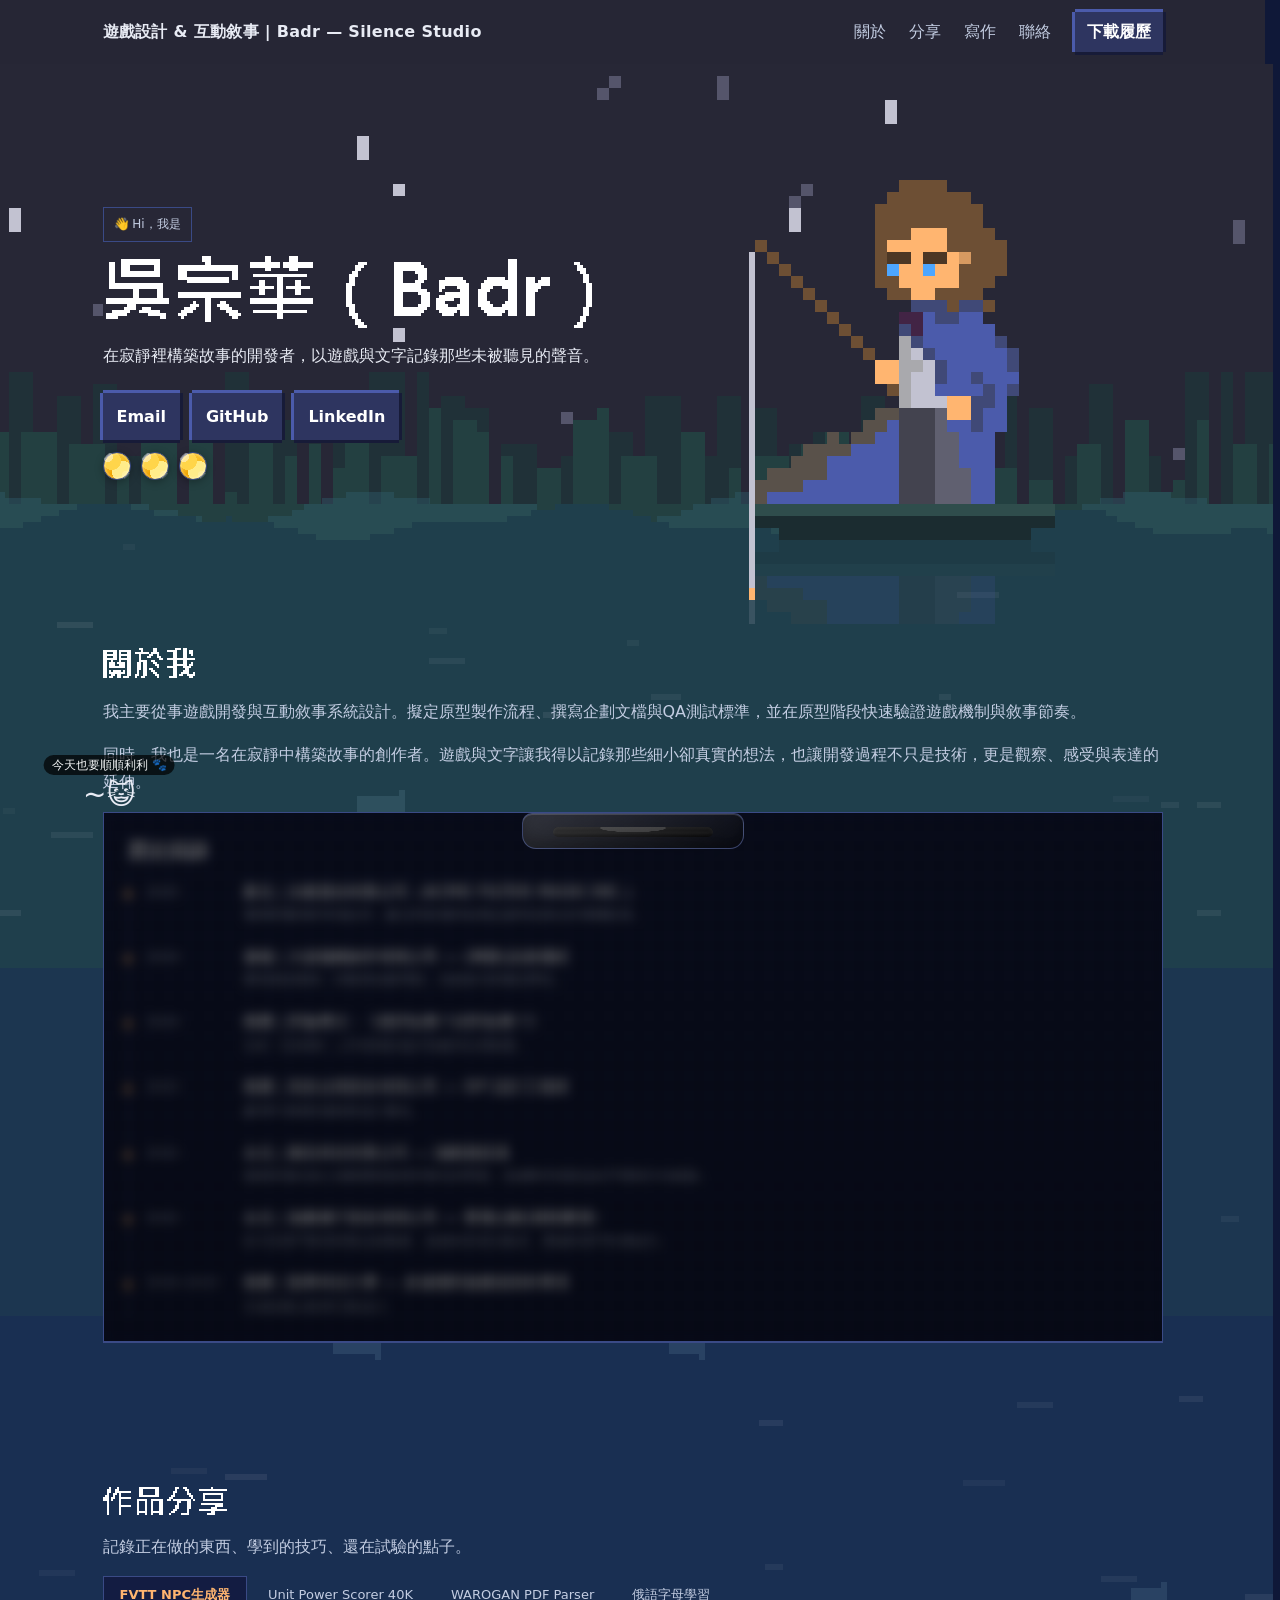
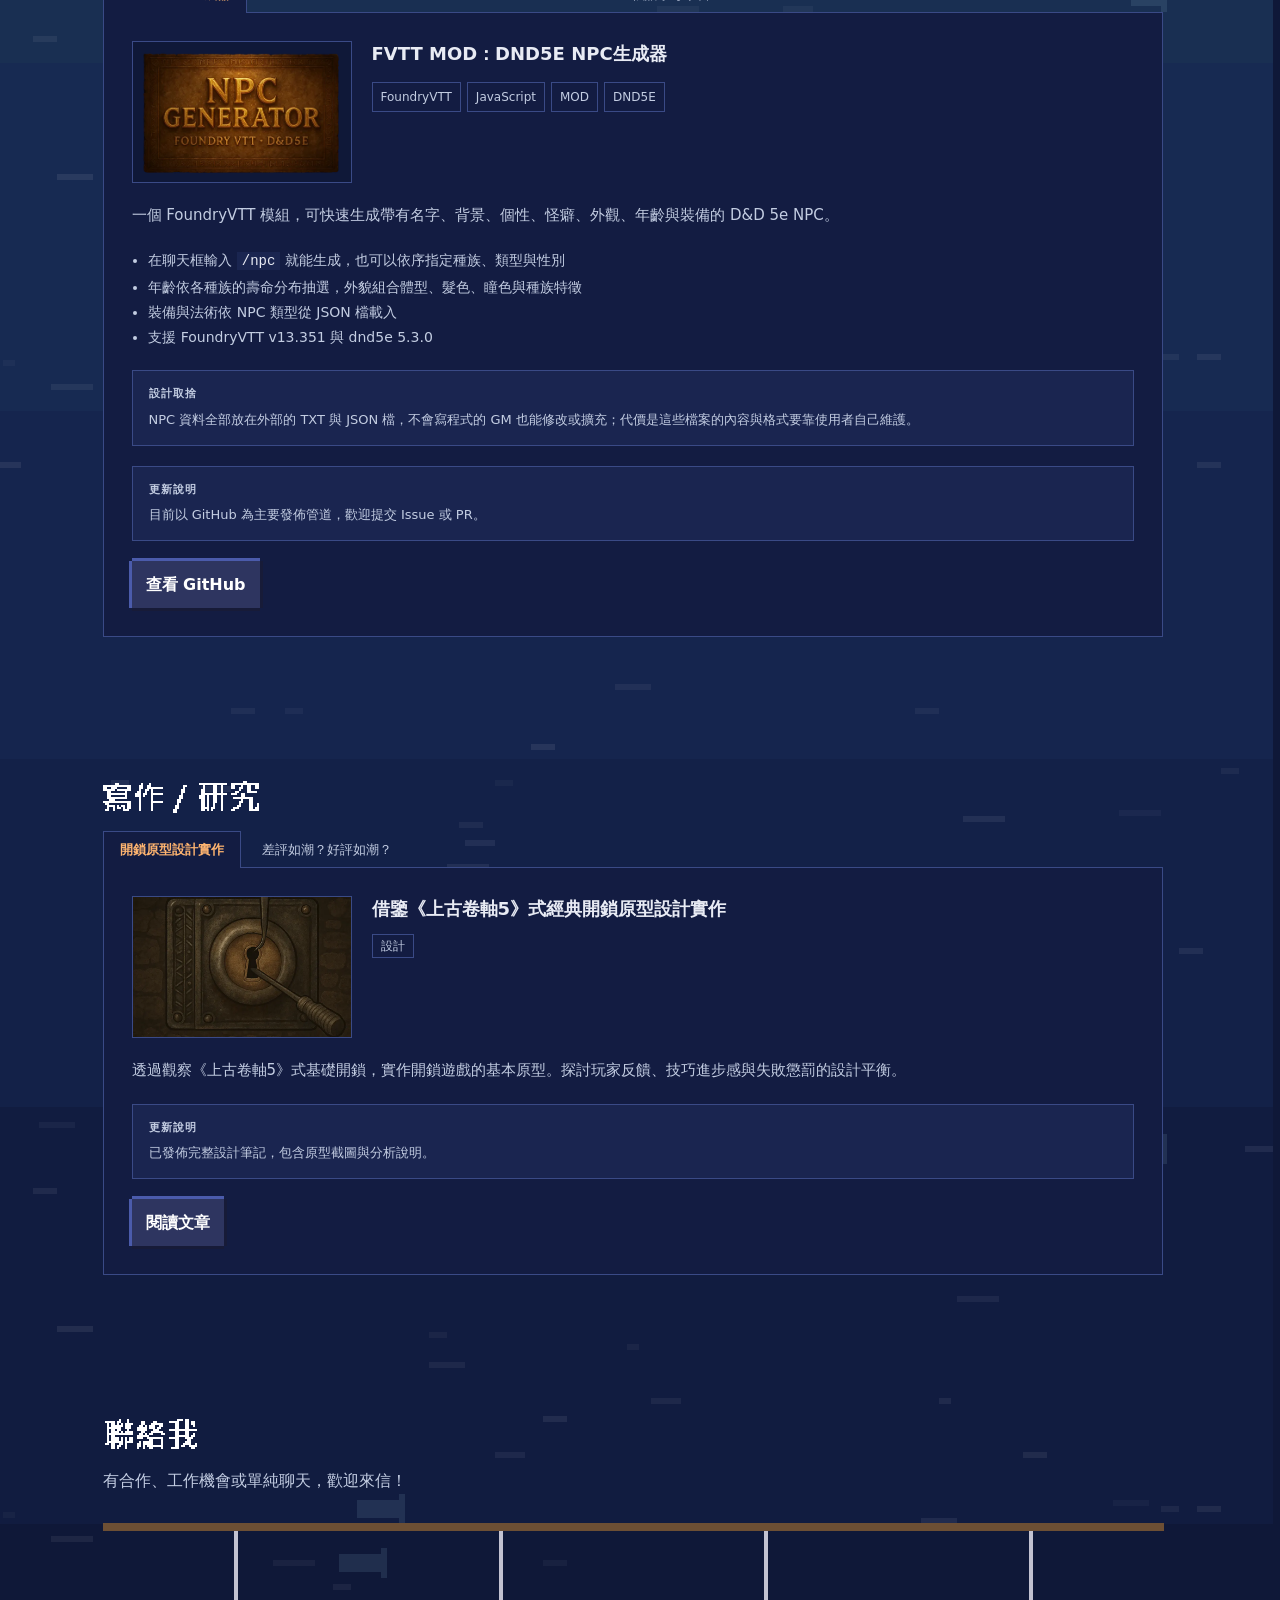
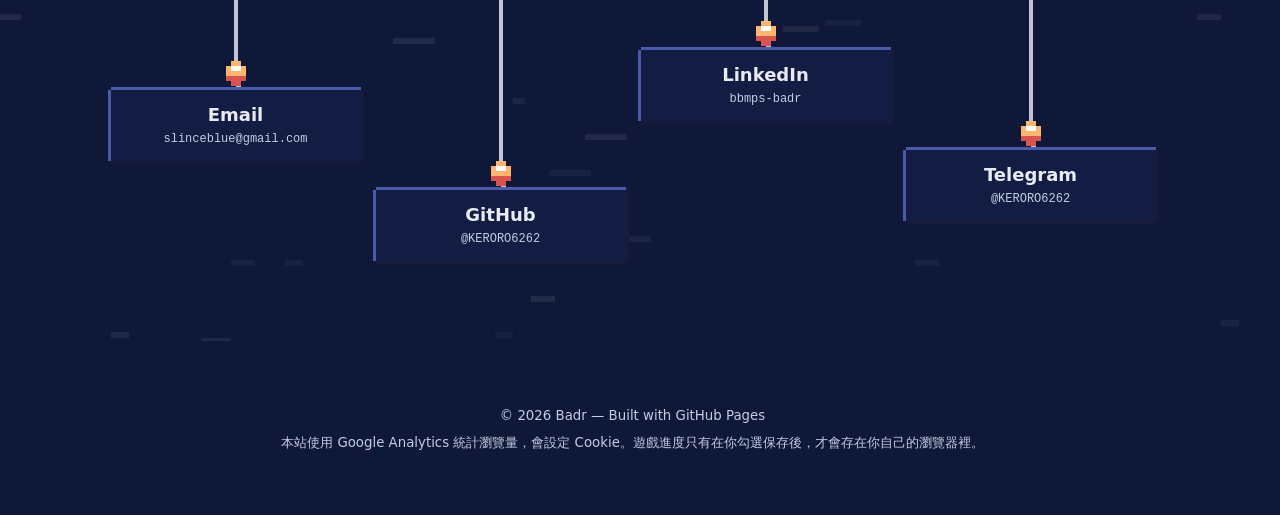
==== commit 2e91bf97: "CSP 依 Google 官方清單補上 GA 所需網域" ====
--- a/index.html
+++ b/index.html
@@ -3,7 +3,7 @@
 
 <head>
   <meta charset="utf-8">
-  <meta http-equiv="Content-Security-Policy" content="default-src 'self'; script-src 'self' https://*.googletagmanager.com; style-src 'self' 'unsafe-inline'; img-src 'self' data: https://*.google-analytics.com https://*.googletagmanager.com; connect-src 'self' https://*.google-analytics.com https://*.analytics.google.com https://*.googletagmanager.com; object-src 'none'; base-uri 'self'; form-action 'none'">
+  <meta http-equiv="Content-Security-Policy" content="default-src 'self'; script-src 'self' https://*.googletagmanager.com; style-src 'self' 'unsafe-inline'; img-src 'self' data: https://*.google-analytics.com https://*.googletagmanager.com https://*.g.doubleclick.net https://*.google.com; connect-src 'self' https://*.google-analytics.com https://*.analytics.google.com https://*.googletagmanager.com https://*.g.doubleclick.net https://*.google.com; object-src 'none'; base-uri 'self'; form-action 'none'">
   <meta name="google-site-verification" content="DHsbzU3Tw0KzXY3zo0IkMYkqQnBHdNRGDrvdNmBqykI" />
   <meta name="viewport" content="width=device-width, initial-scale=1">
   <title>遊戲設計 & 互動敘事 | Badr — Silence Studio</title>
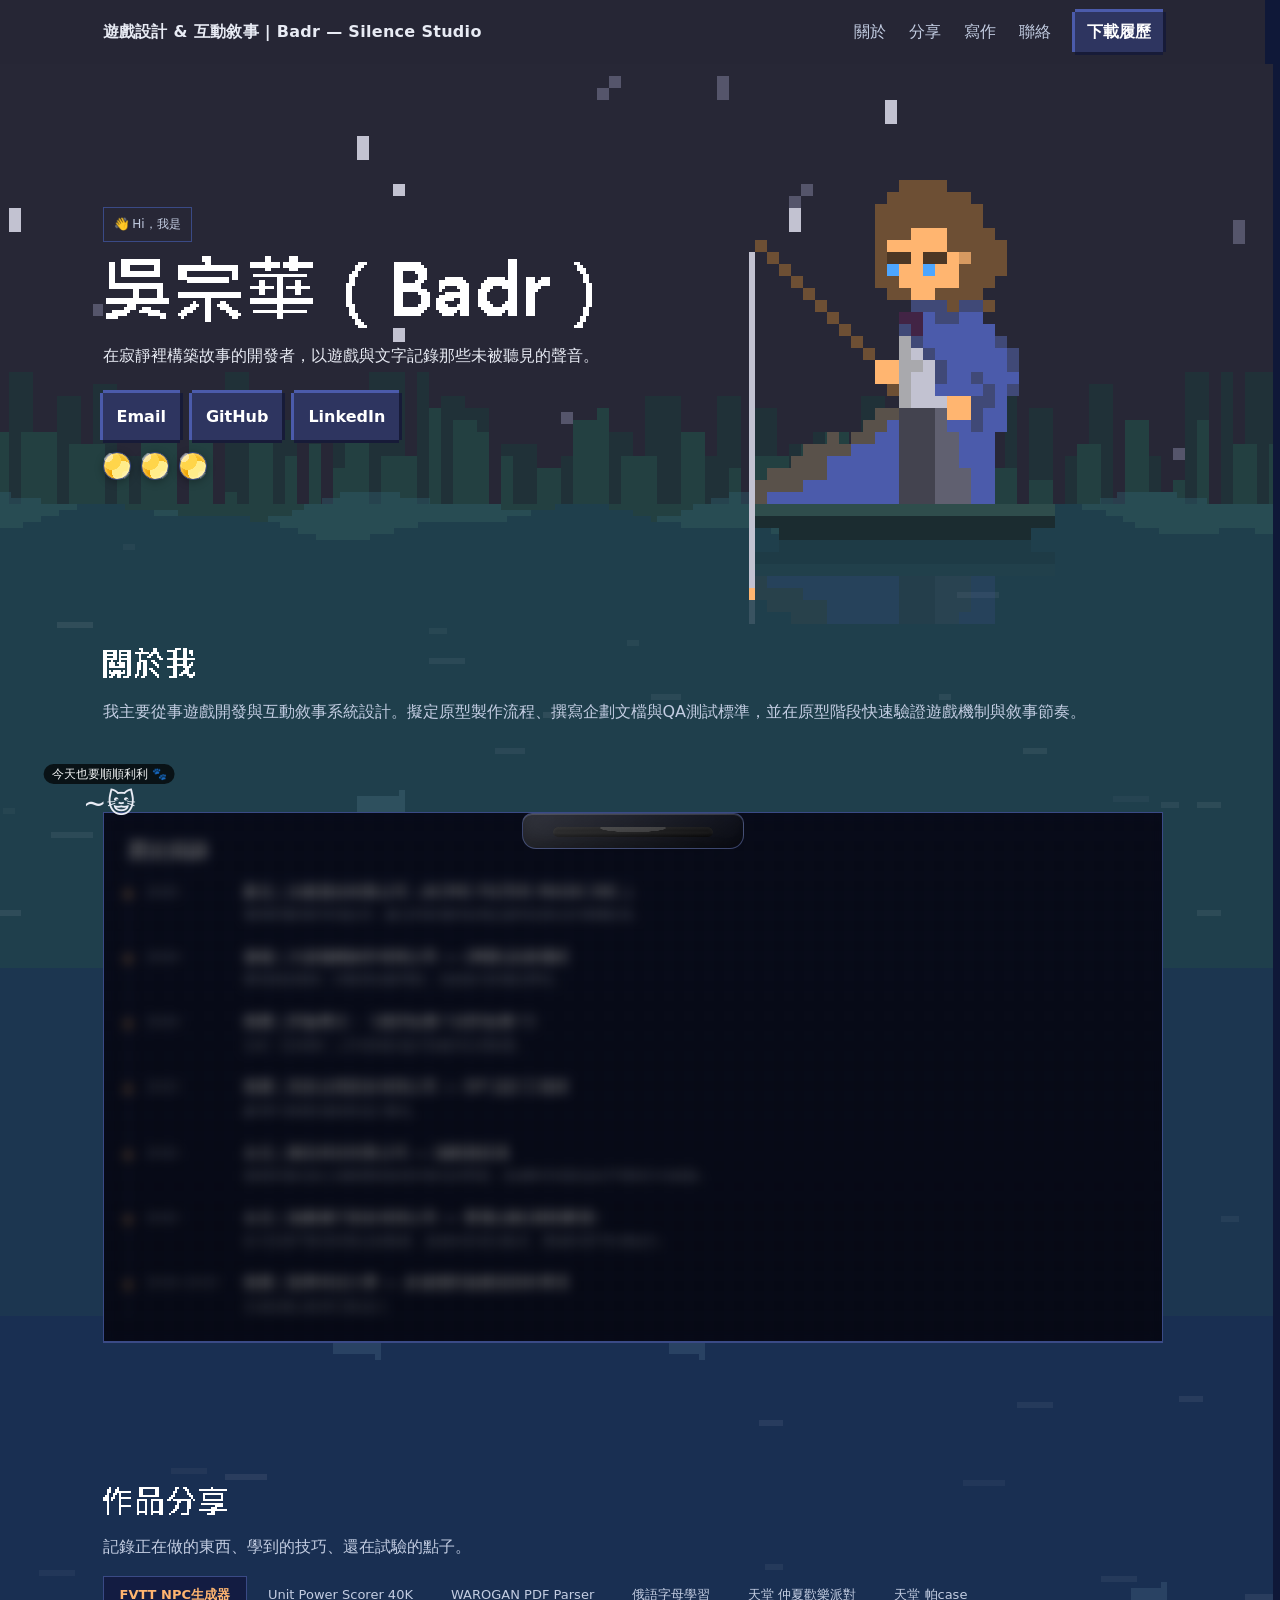
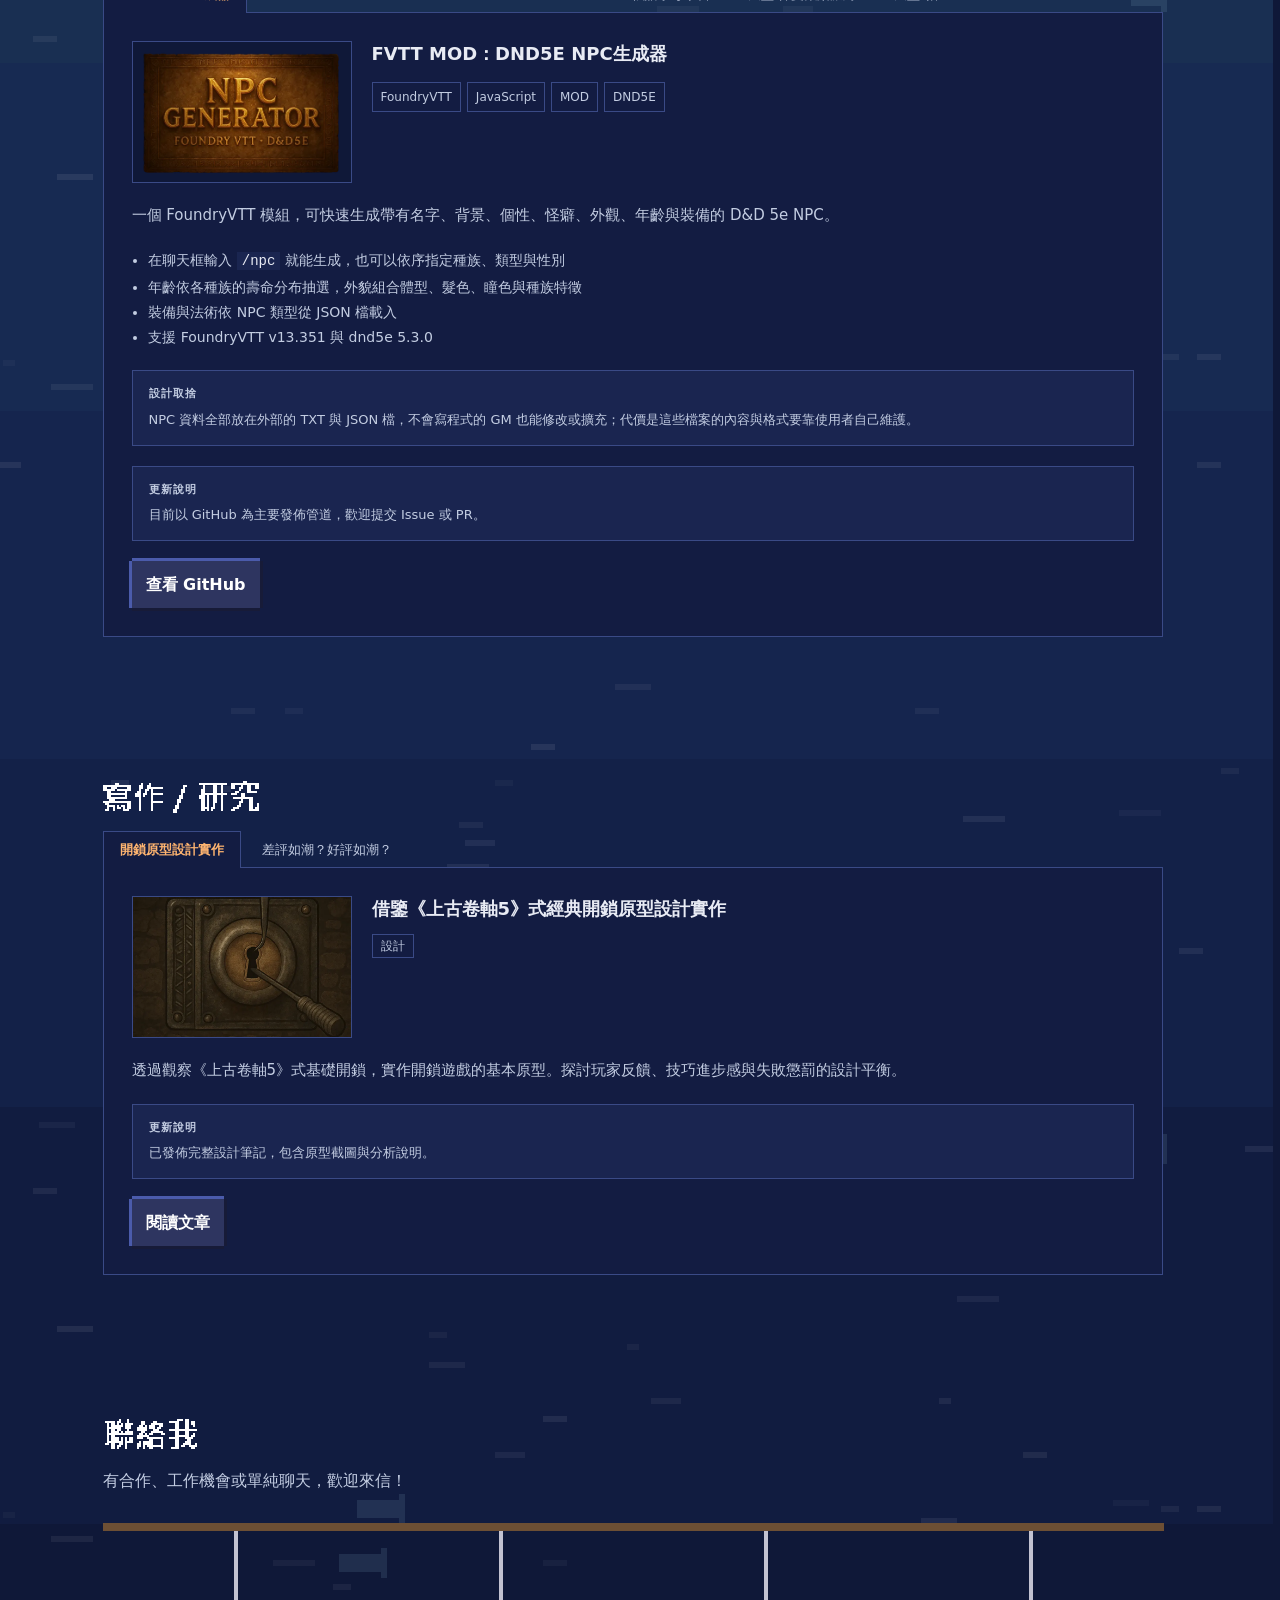
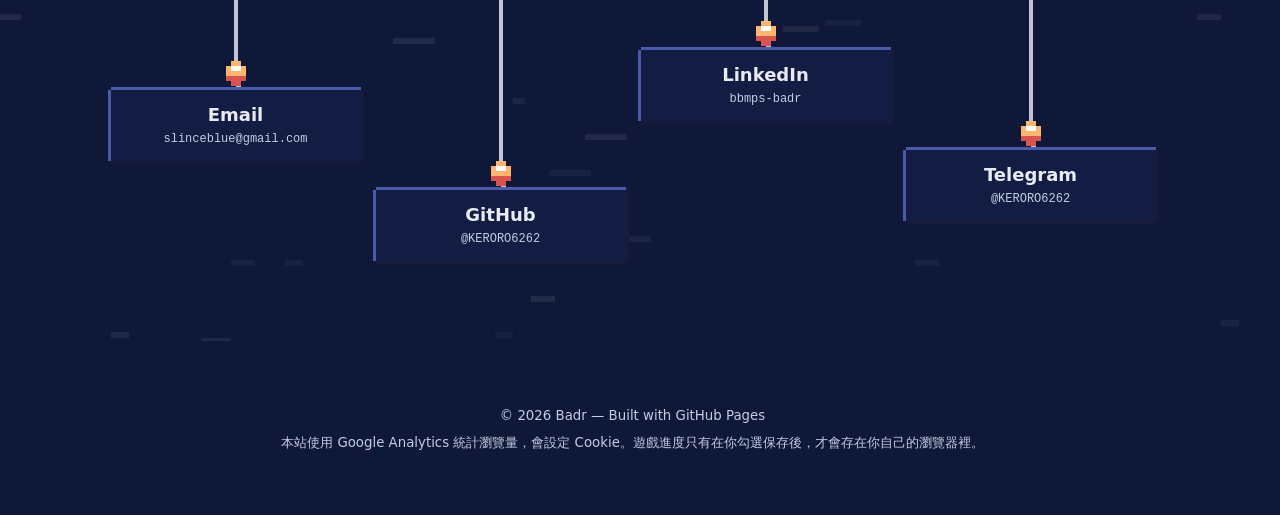
==== commit a693e6df: "作品分享加入天堂實習企劃作品" ====
--- a/index.html
+++ b/index.html
@@ -216,6 +216,8 @@
         <button class="tab-btn" type="button" role="tab" tabindex="-1" aria-selected="false" aria-controls="sp-ups40k" id="tb-ups40k">Unit Power Scorer 40K</button>
         <button class="tab-btn" type="button" role="tab" tabindex="-1" aria-selected="false" aria-controls="sp-warogan" id="tb-warogan">WAROGAN PDF Parser</button>
         <button class="tab-btn" type="button" role="tab" tabindex="-1" aria-selected="false" aria-controls="sp-ru" id="tb-ru">俄語字母學習</button>
+        <button class="tab-btn" type="button" role="tab" tabindex="-1" aria-selected="false" aria-controls="sp-lineage" id="tb-lineage">天堂 仲夏歡樂派對</button>
+        <button class="tab-btn" type="button" role="tab" tabindex="-1" aria-selected="false" aria-controls="sp-pacase" id="tb-pacase">天堂 帕case</button>
       </div>
 
       <div class="tab-panels">
@@ -318,6 +320,50 @@
         <div class="tab-links">
           <a class="btn" href="https://keroro6262.github.io/ru-learning.github.io/" target="_blank" rel="noopener">前往使用</a>
           <a class="btn" href="https://github.com/KERORO6262/ru-learning.github.io" target="_blank" rel="noopener">GitHub</a>
+        </div>
+      </div>
+
+      <div class="tab-panel" id="sp-lineage" role="tabpanel" tabindex="0" aria-labelledby="tb-lineage">
+        <div class="tab-panel-meta">
+          <h3>天堂 22 週年：仲夏歡樂派對</h3>
+          <div><span class="chip">網頁企劃</span><span class="chip">框線圖</span><span class="chip">網站地圖</span><span class="chip">上線測試</span><span class="chip">遊戲橘子</span></div>
+        </div>
+        <p class="tab-panel-desc">遊戲橘子暑期實習時負責的《天堂》22 週年兌換網頁企劃。活動「仲夏歡樂派對：裝備重生」讓玩家在網頁上兌換獎品，喚回失去的裝備。我從入口規劃一路跟到上線測試。</p>
+        <ul class="tab-features">
+          <li>建立玩家兌換獎品的入口流程</li>
+          <li>製作框線圖與網站地圖，並和美術、程式部門確認製作可行性</li>
+          <li>發想美術素材的構圖，協調美術部門製作</li>
+          <li>確認上線日期並發布公告</li>
+          <li>訂立上線前的測試項目，親自執行手動測試</li>
+        </ul>
+        <div class="tab-update-box">
+          <strong>我的角色</strong>
+          <p>擔任企劃，不負責美術與程式。主要工作是把活動需求整理成框線圖和網站地圖，讓美術與程式部門能照著做，並在上線前把關。</p>
+        </div>
+        <div class="tab-links">
+          <a class="btn" href="https://tw.hicdn.beanfun.com/beanfun/promo/Lineage/E20220728/index.html" target="_blank" rel="noopener">查看活動頁</a>
+        </div>
+      </div>
+
+      <div class="tab-panel" id="sp-pacase" role="tabpanel" tabindex="0" aria-labelledby="tb-pacase">
+        <div class="tab-panel-meta">
+          <h3>天堂：帕case</h3>
+          <div><span class="chip">活動企劃</span><span class="chip">框線圖</span><span class="chip">網站地圖</span><span class="chip">玩家回流</span><span class="chip">遊戲橘子</span></div>
+        </div>
+        <p class="tab-panel-desc">遊戲橘子暑期實習時負責的 2022 年《天堂》活動企劃。核心是讓老玩家揪團一起回流，再用獎勵幫他們快速跟上目前的遊戲版本。</p>
+        <ul class="tab-features">
+          <li>發想活動核心概念：用抱團回流吸引老玩家，以獎勵銜接版本</li>
+          <li>規劃活動流程，和程式部門確認製作可行性</li>
+          <li>製作框線圖與網站地圖，並和美術、程式部門確認製作可行性</li>
+          <li>發想美術素材的構圖，協調美術部門製作</li>
+        </ul>
+        <div class="tab-update-box">
+          <strong>我的角色</strong>
+          <p>擔任企劃，從活動概念一路規劃到流程與頁面架構；美術與程式由各部門製作。</p>
+        </div>
+        <div class="tab-update-box">
+          <strong>頁面狀態</strong>
+          <p>活動已結束，官方頁面已下架。</p>
         </div>
       </div>
       </div>
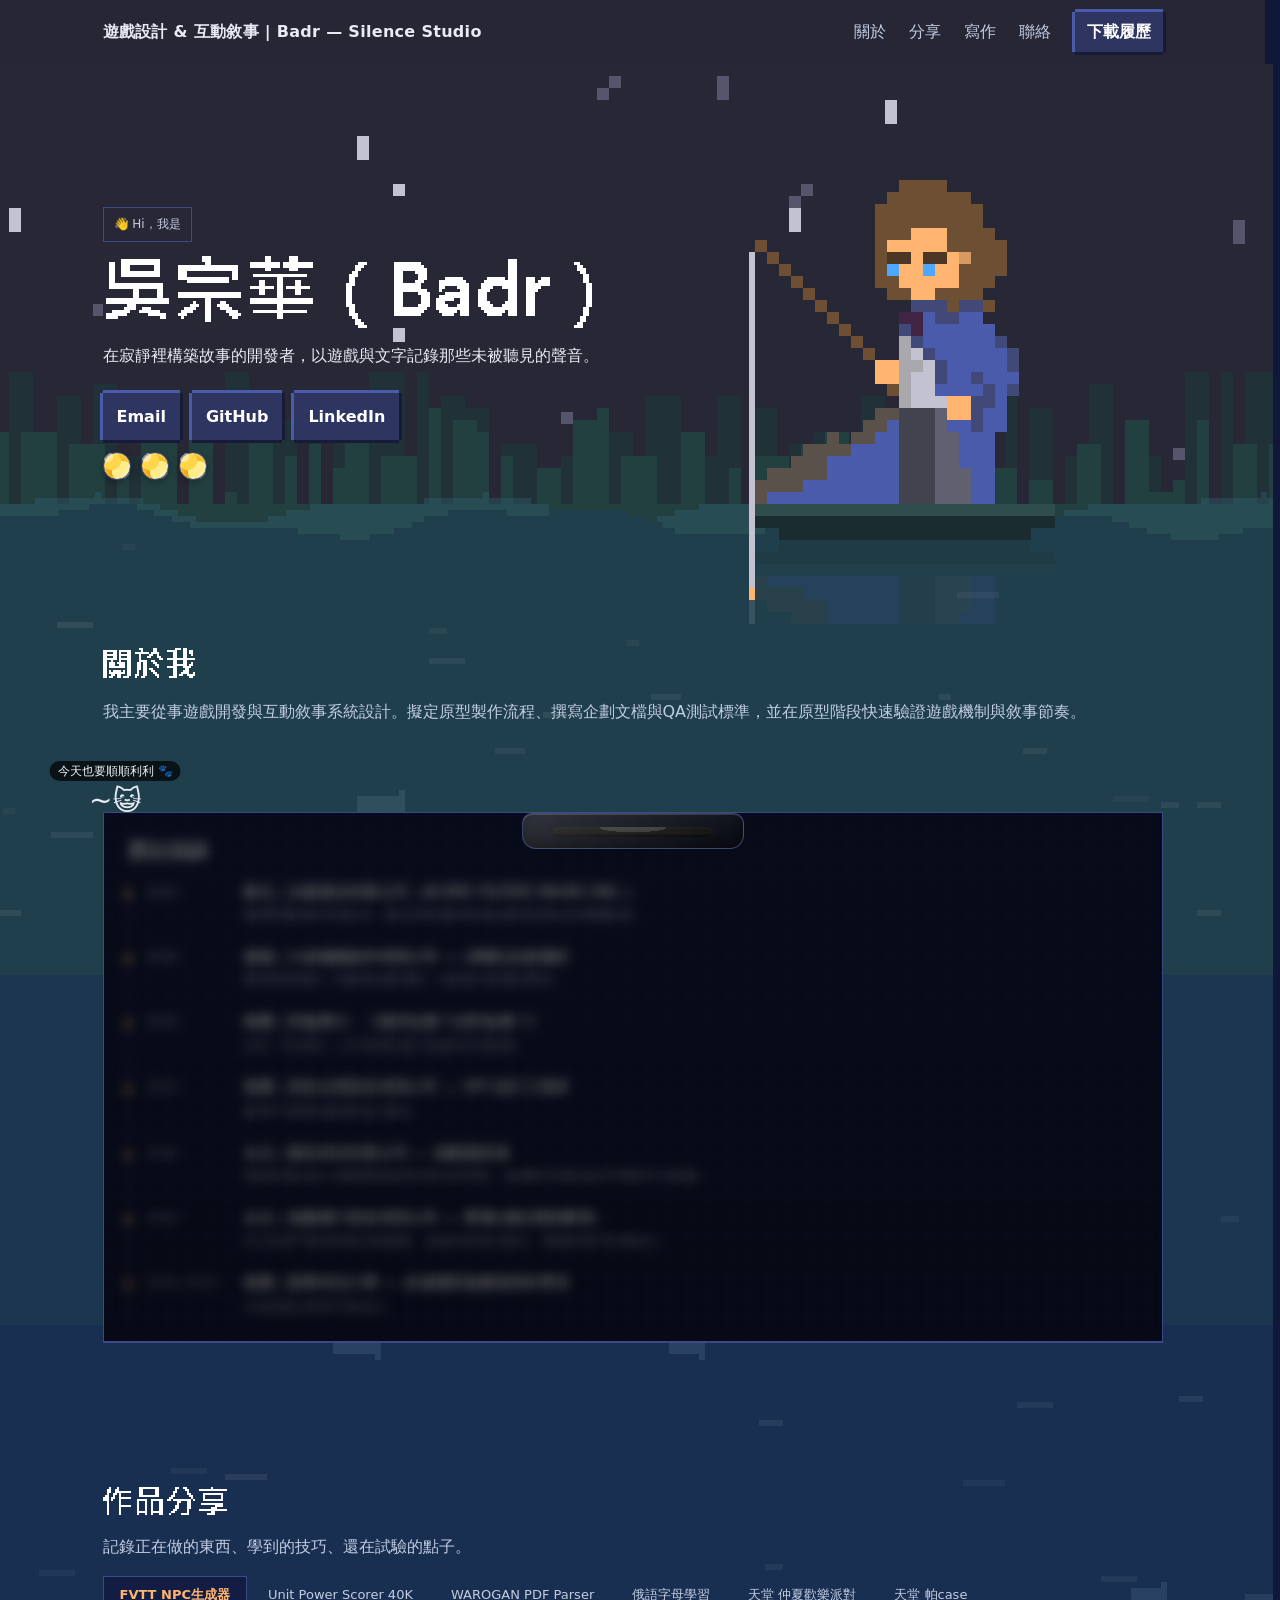
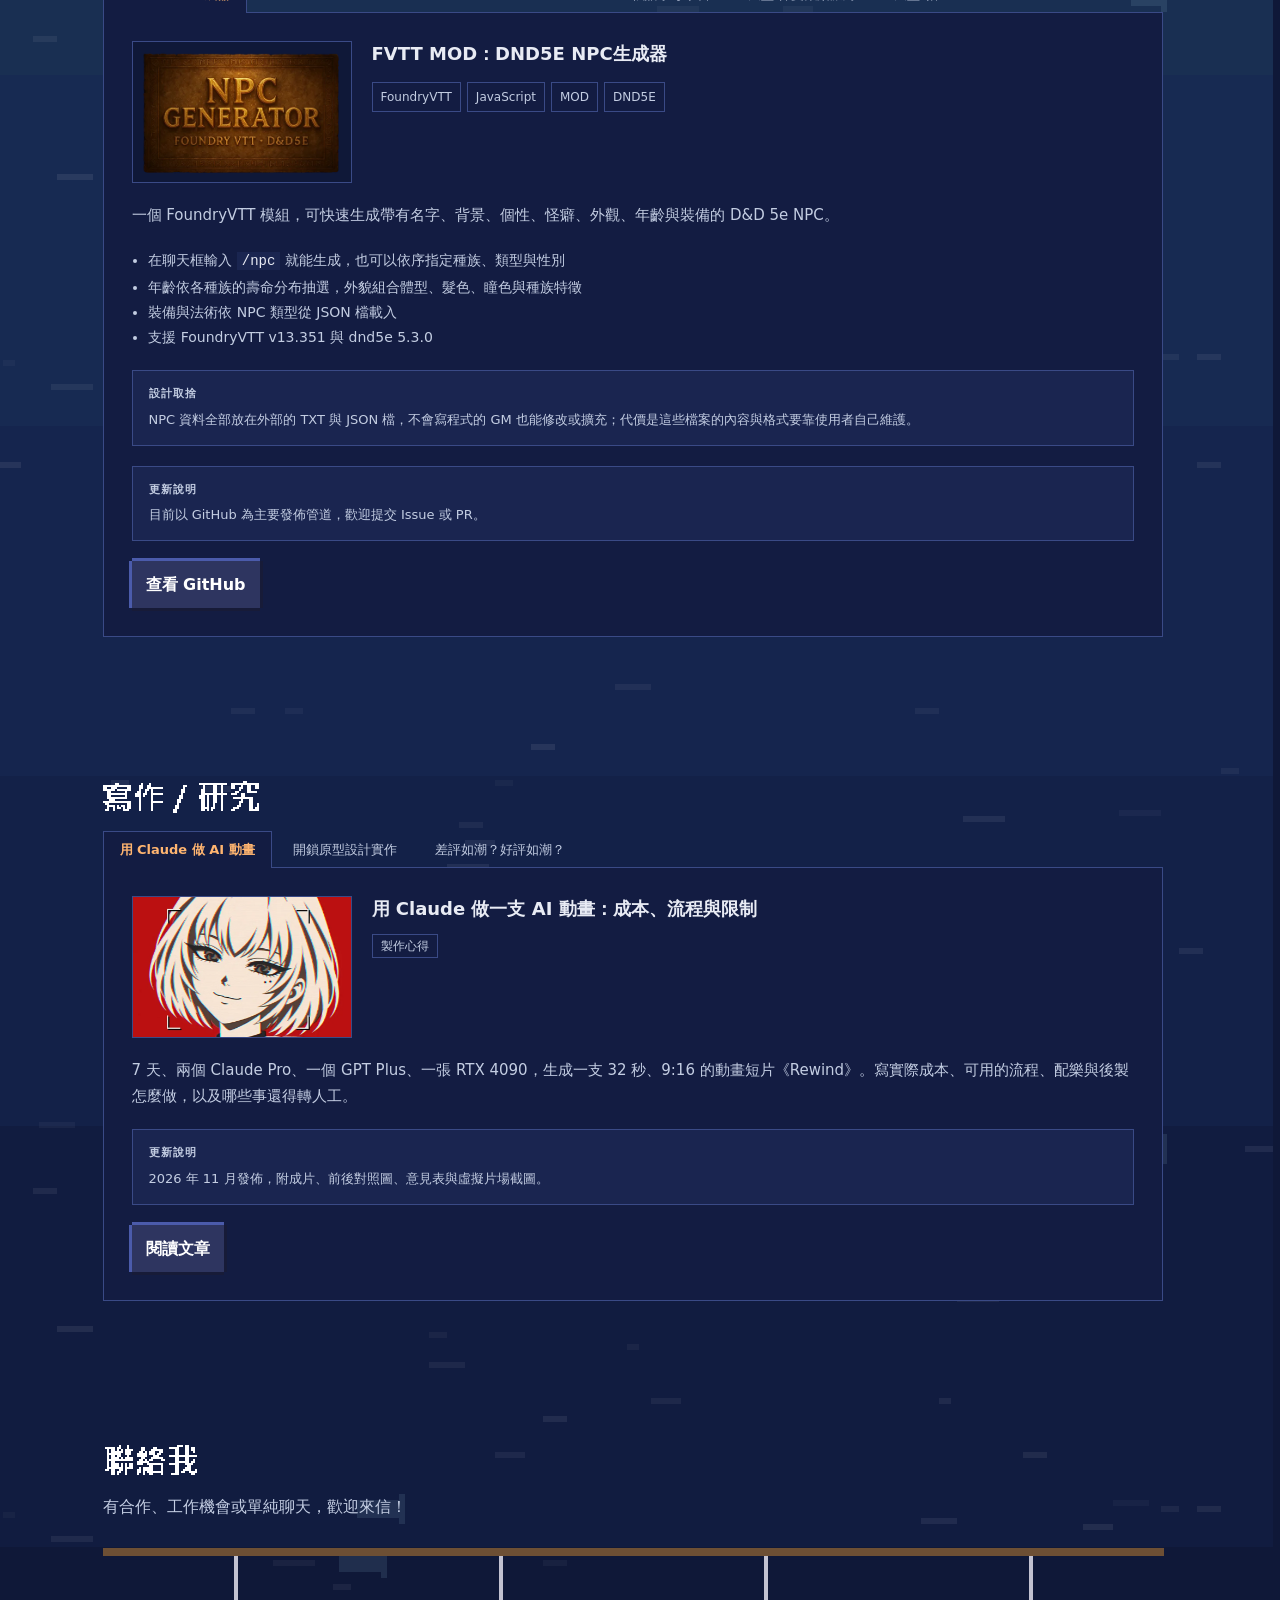
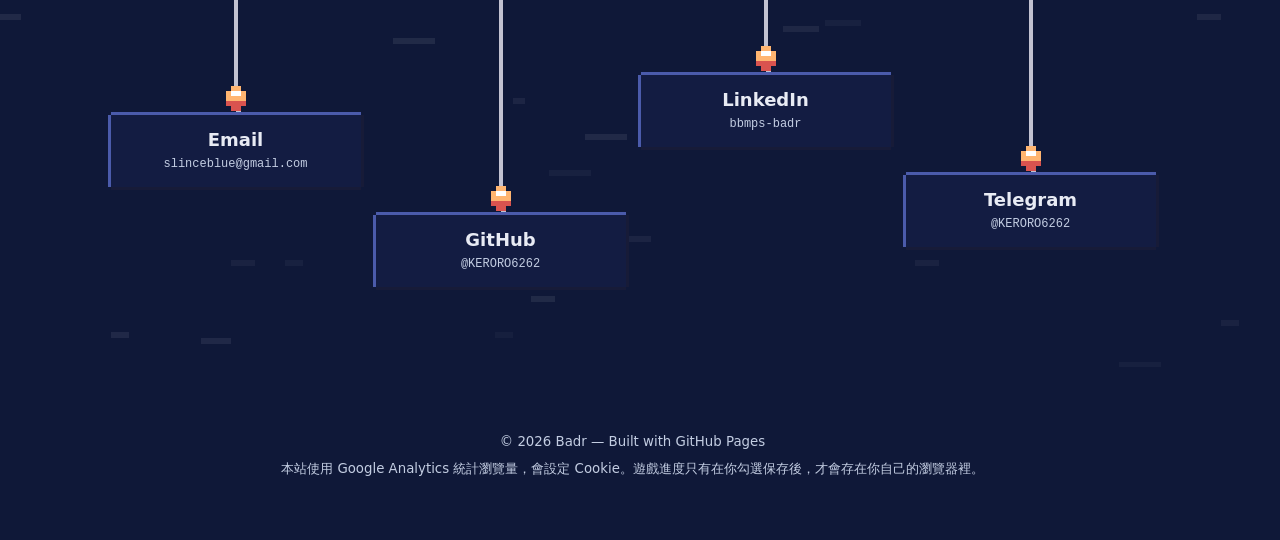
==== commit d8f58258: "寫作／研究加入《Rewind》AI 動畫製作文章 Co-Authored-By: Claude Opus 5.5 <noreply@anthropic.com>" ====
--- a/index.html
+++ b/index.html
@@ -375,12 +375,33 @@
       <h2 data-cat-ignore><img src="assets/img/scene/h-writing.png" width="158" height="32" alt="寫作／研究"></h2>
 
       <div class="tabs" role="tablist" aria-label="寫作與研究清單">
-        <button class="tab-btn" type="button" role="tab" aria-selected="true" aria-controls="wr-lockpick" id="tb-lockpick">開鎖原型設計實作</button>
+        <button class="tab-btn" type="button" role="tab" aria-selected="true" aria-controls="wr-mswonder" id="tb-mswonder">用 Claude 做 AI 動畫</button>
+        <button class="tab-btn" type="button" role="tab" tabindex="-1" aria-selected="false" aria-controls="wr-lockpick" id="tb-lockpick">開鎖原型設計實作</button>
         <button class="tab-btn" type="button" role="tab" tabindex="-1" aria-selected="false" aria-controls="wr-review" id="tb-review">差評如潮？好評如潮？</button>
       </div>
 
       <div class="tab-panels">
-      <div class="tab-panel is-active" id="wr-lockpick" role="tabpanel" tabindex="0" aria-labelledby="tb-lockpick">
+      <div class="tab-panel is-active" id="wr-mswonder" role="tabpanel" tabindex="0" aria-labelledby="tb-mswonder">
+        <div class="tab-panel-header">
+          <div class="tab-panel-cover">
+            <img src="./assets/img/writing/ms-wonder.webp" width="800" height="800" loading="lazy" decoding="async" alt="《Rewind》中神奇小姐直視鏡頭的一格，畫面上有家用攝影機的 REC 與對焦框">
+          </div>
+          <div class="tab-panel-meta">
+            <h3>用 Claude 做一支 AI 動畫：成本、流程與限制</h3>
+            <div><span class="badge">製作心得</span></div>
+          </div>
+        </div>
+        <p class="tab-panel-desc">7 天、兩個 Claude Pro、一個 GPT Plus、一張 RTX 4090，生成一支 32 秒、9:16 的動畫短片《Rewind》。寫實際成本、可用的流程、配樂與後製怎麼做，以及哪些事還得轉人工。</p>
+        <div class="tab-update-box">
+          <strong>更新說明</strong>
+          <p>2026 年 11 月發佈，附成片、前後對照圖、意見表與虛擬片場截圖。</p>
+        </div>
+        <div class="tab-links">
+          <a class="btn" href="./writing/ms-wonder/index.html">閱讀文章</a>
+        </div>
+      </div>
+
+      <div class="tab-panel" id="wr-lockpick" role="tabpanel" tabindex="0" aria-labelledby="tb-lockpick">
         <div class="tab-panel-header">
           <div class="tab-panel-cover">
             <img src="./assets/img/writing/ES5_lock.webp" width="800" height="800" loading="lazy" decoding="async" alt="上古卷軸5開鎖分析圖">
@@ -545,11 +566,25 @@
       "@id": "https://keroro6262.github.io/#writing",
       "name": "作品與寫作",
       "itemListOrder": "http://schema.org/ItemListOrderDescending",
-      "numberOfItems": 6,
+      "numberOfItems": 7,
       "itemListElement": [
         {
           "@type": "ListItem",
           "position": 1,
+          "item": {
+            "@type": "Article",
+            "@id": "https://keroro6262.github.io/writing/ms-wonder/",
+            "url": "https://keroro6262.github.io/writing/ms-wonder/",
+            "headline": "用 Claude 做一支 AI 動畫：成本、流程與限制",
+            "description": "7 天、兩個 Claude Pro、一個 GPT Plus、一張 RTX 4090，製作 32 秒循環動畫《Rewind》的成本、流程與限制。",
+            "inLanguage": "zh-Hant",
+            "author": { "@id": "https://keroro6262.github.io/#me" },
+            "isPartOf": { "@id": "https://keroro6262.github.io/#website" }
+          }
+        },
+        {
+          "@type": "ListItem",
+          "position": 2,
           "item": {
             "@type": "Article",
             "@id": "https://cedar-shield-b8c.notion.site/5-8955a4ea1e3c4a18852dcf68c373185d",
@@ -563,7 +598,7 @@
         },
         {
           "@type": "ListItem",
-          "position": 2,
+          "position": 3,
           "item": {
             "@type": "Article",
             "@id": "https://cedar-shield-b8c.notion.site/e3e25c94493c420dbcb405ee73586998?pvs=74",
@@ -577,7 +612,7 @@
         },
         {
           "@type": "ListItem",
-          "position": 3,
+          "position": 4,
           "item": {
             "@type": "SoftwareSourceCode",
             "@id": "https://github.com/KERORO6262/npc-generator-dnd5e-fvtt/",
@@ -593,7 +628,7 @@
         },
         {
           "@type": "ListItem",
-          "position": 4,
+          "position": 5,
           "item": {
             "@type": "WebApplication",
             "@id": "https://keroro6262.github.io/unit-power-scorer-40k.github.io/",
@@ -609,7 +644,7 @@
         },
         {
           "@type": "ListItem",
-          "position": 5,
+          "position": 6,
           "item": {
             "@type": "WebApplication",
             "@id": "https://keroro6262.github.io/40k-WAROGAN-PDF-Model-Parser/",
@@ -626,7 +661,7 @@
         },
         {
           "@type": "ListItem",
-          "position": 6,
+          "position": 7,
           "item": {
             "@type": "WebApplication",
             "@id": "https://keroro6262.github.io/ru-learning.github.io/",
